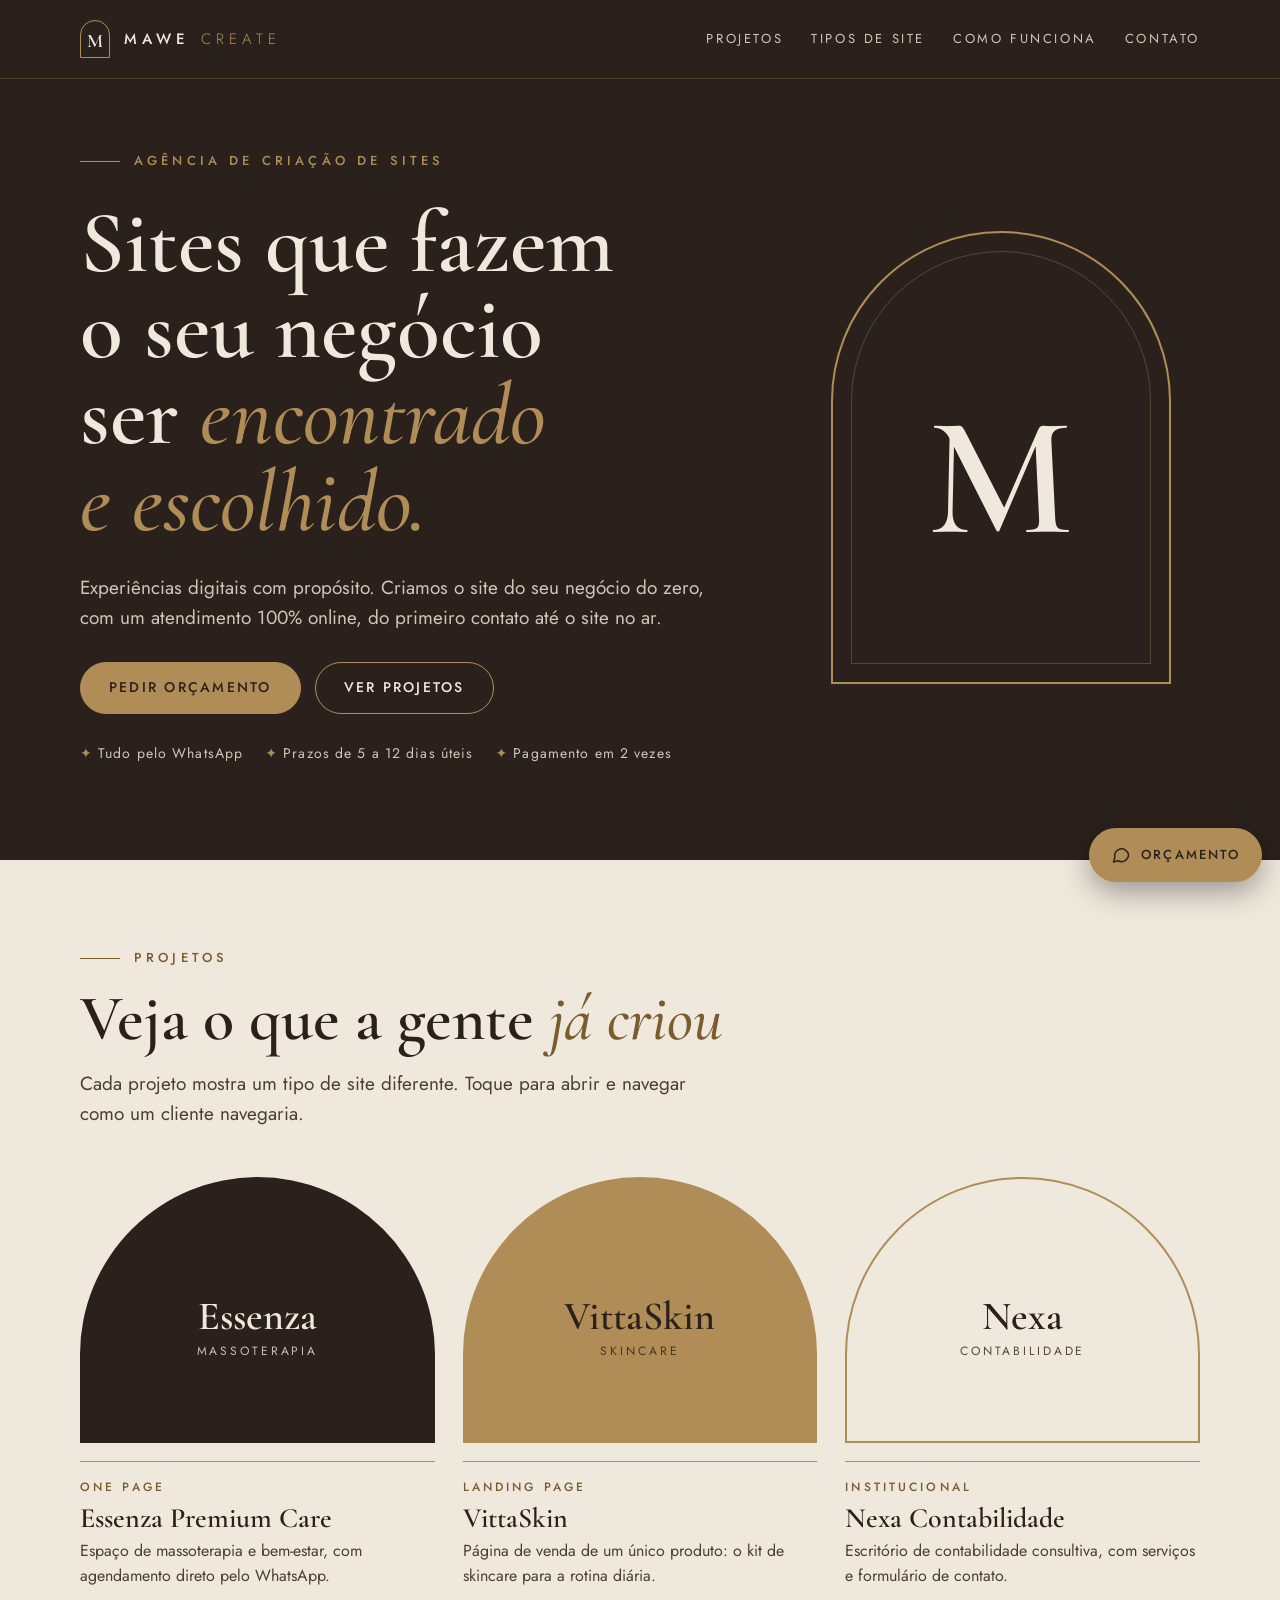
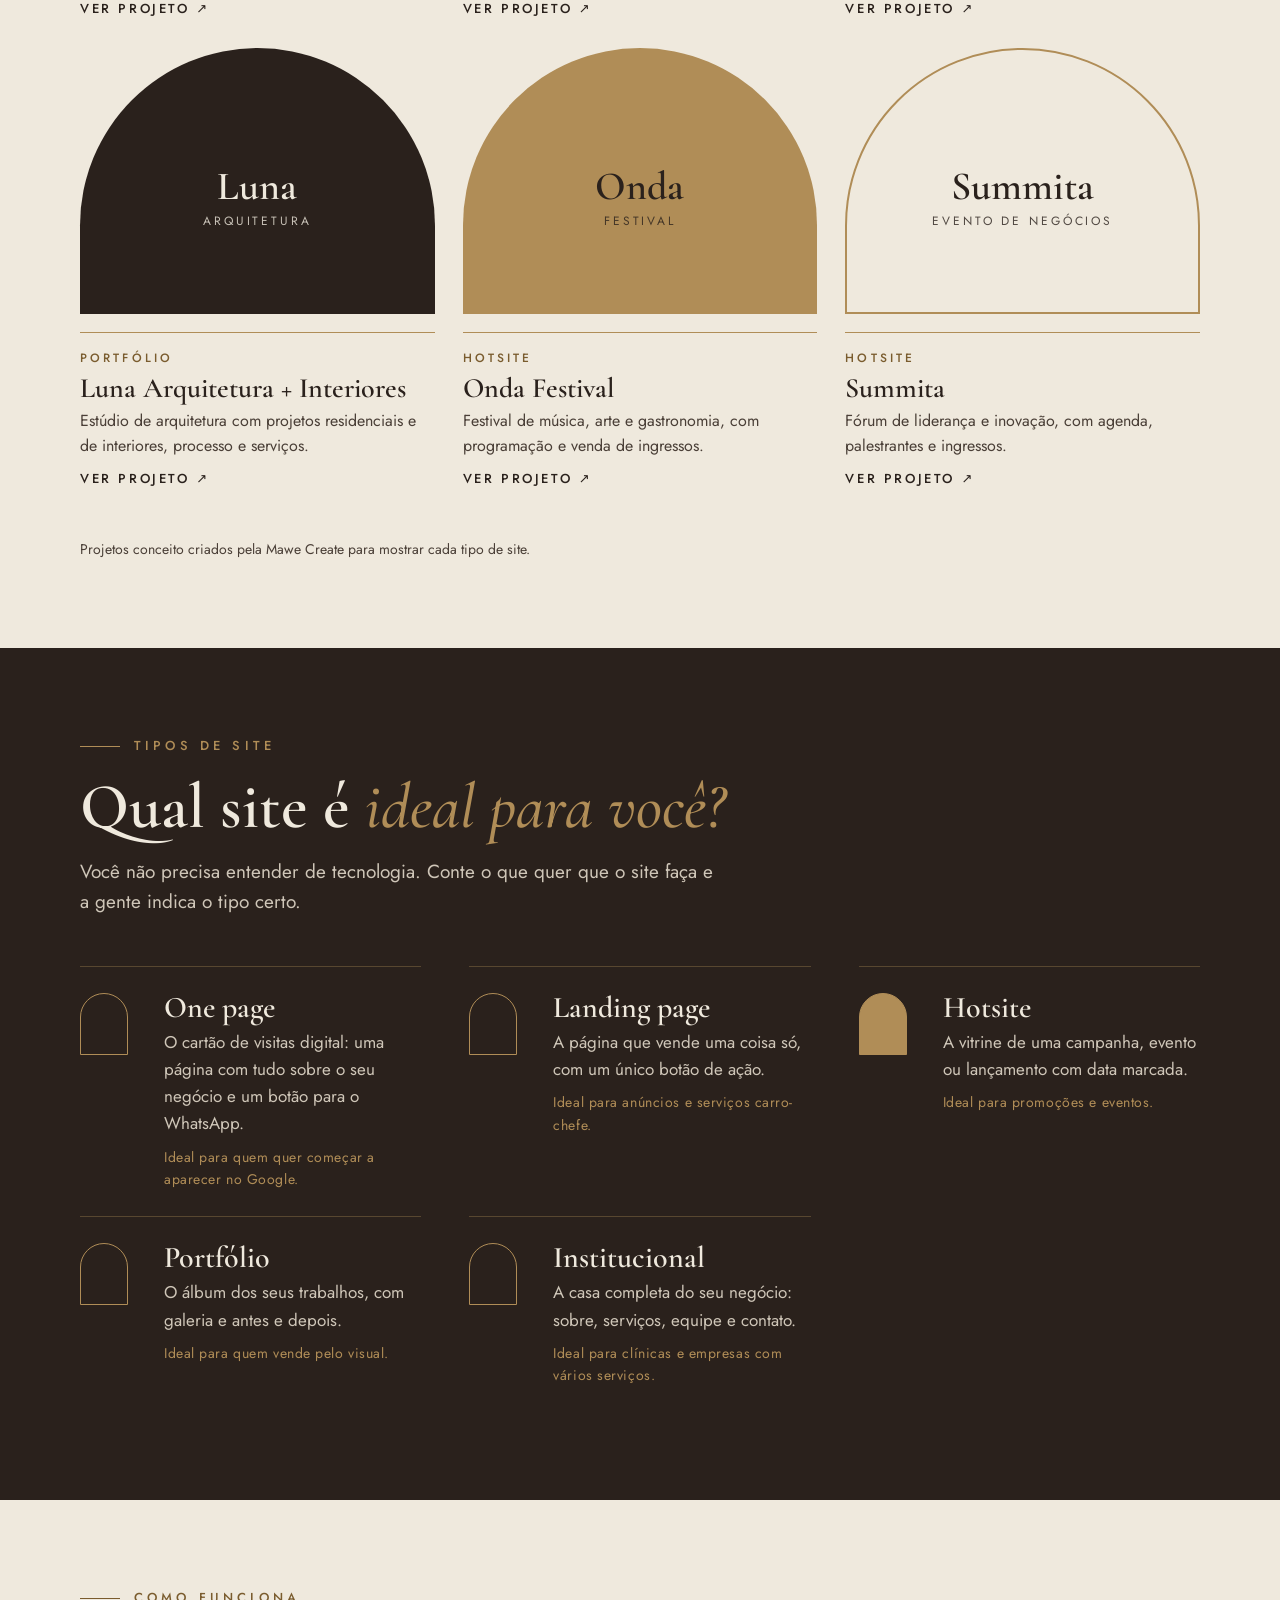
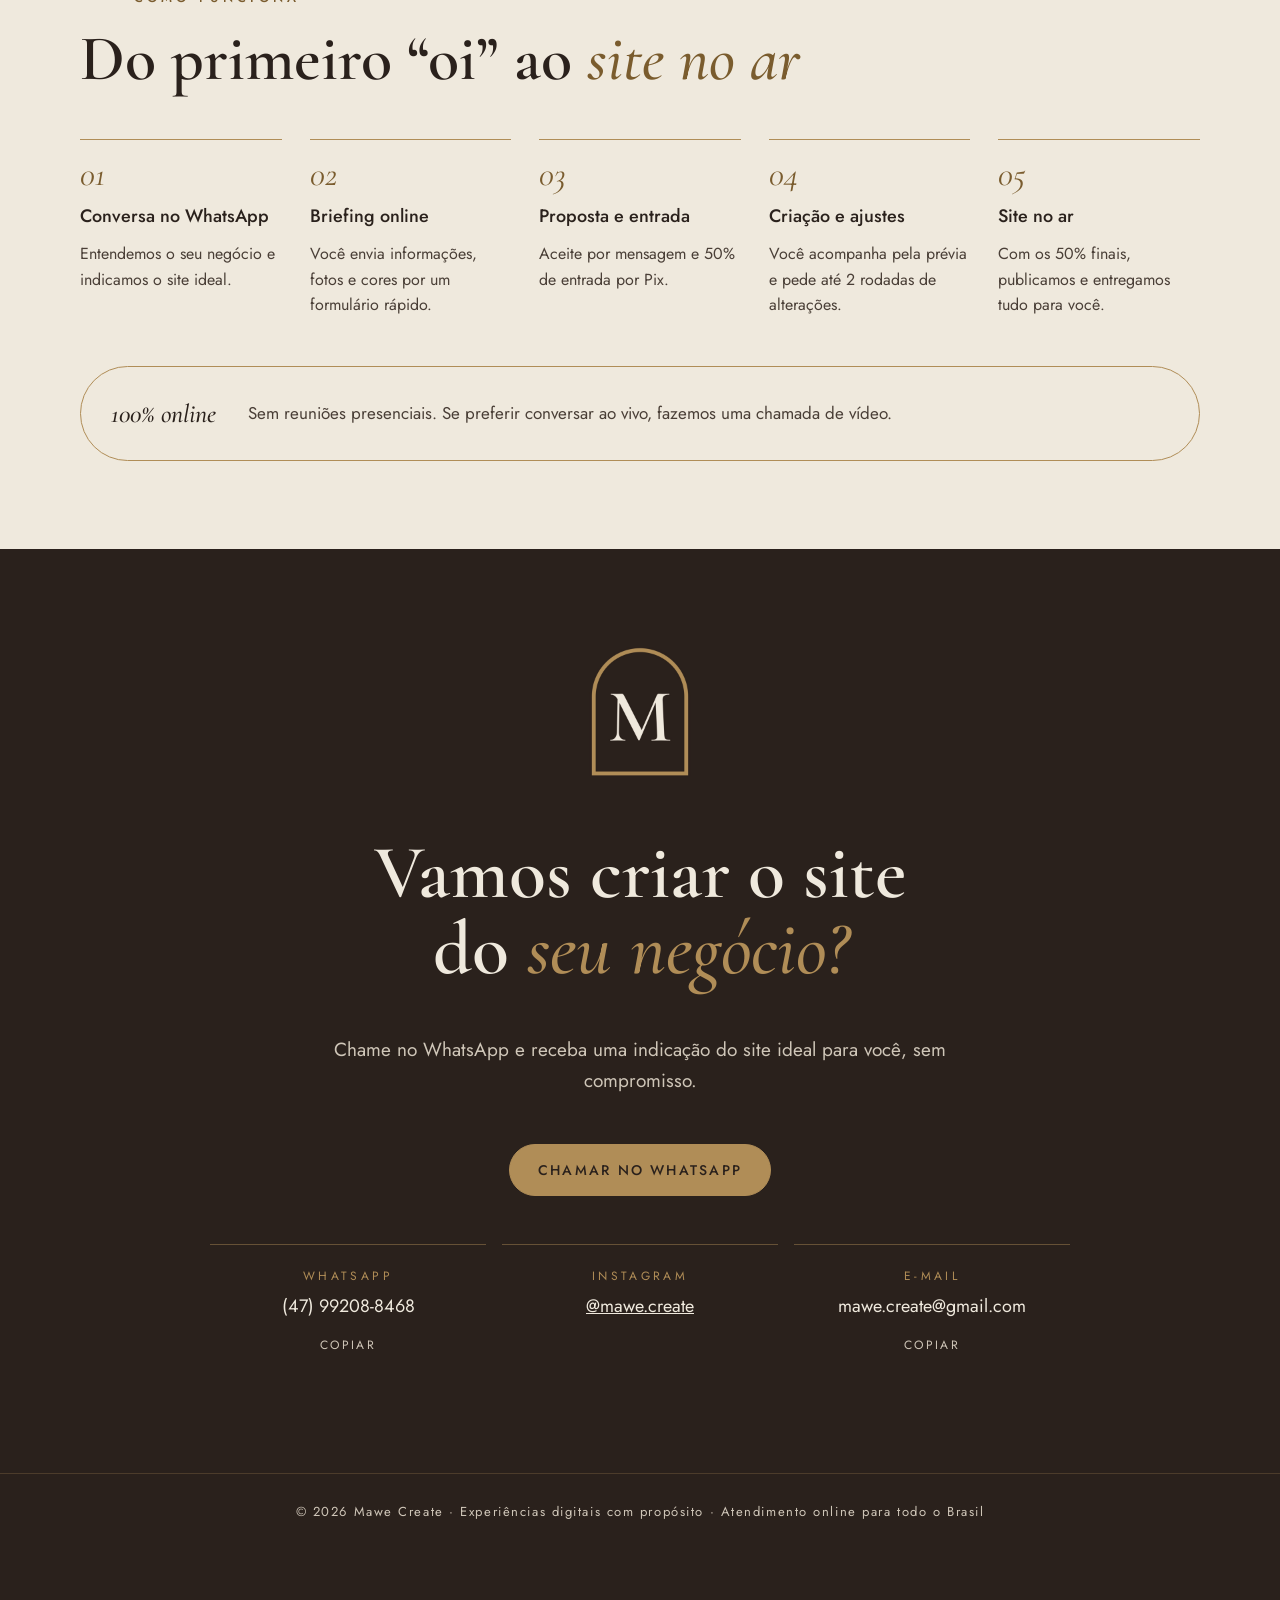
==== index.html @ 8858eddb "Add files via upload" ====
<!doctype html>
<html lang="pt-BR">
<head>
<meta charset="utf-8">
<meta name="viewport" content="width=device-width, initial-scale=1, viewport-fit=cover">
<link rel="icon" type="image/png" href="simbolo-mawe.png">
<meta property="og:title" content="Mawe Create">
<meta property="og:description" content="Criação de sites profissionais com atendimento 100% online.">
<title>Mawe Create</title>
<meta name="description" content="Mawe Create: criação de sites profissionais com atendimento 100% online.">
<link rel="preconnect" href="https://fonts.googleapis.com">
<link rel="stylesheet" href="https://fonts.googleapis.com/css2?family=Cormorant+Garamond:ital,wght@0,500;0,600;1,500;1,600&family=Jost:wght@300;400;500&display=swap">
<style>
/* Layout: bandas alternadas marrom/creme, o arco do símbolo como moldura recorrente, uma coluna no celular */
:root {
  --brown: #2A211C;
  --brown-2: #3A2F28;
  --cream: #EFE9DD;
  --cream-2: #E2D8C7;
  --gold: #B08D57;
  --gold-ink: #7A5C2E;
  --soft-dark: #CFC6B8;
  --soft-light: #4A3F37;
  --serif: 'Cormorant Garamond', 'Times New Roman', Georgia, serif;
  --sans: 'Jost', 'Futura', 'Century Gothic', 'Avenir Next', system-ui, sans-serif;
  color-scheme: dark;
}
* { box-sizing: border-box; }
html { scroll-behavior: smooth; }
@media (prefers-reduced-motion: reduce) { html { scroll-behavior: auto; } }
body { background: var(--brown); color: var(--cream); font-family: var(--sans); font-size: 17px; line-height: 1.6; }
a { color: inherit; }
:focus-visible { outline: 2px solid var(--gold); outline-offset: 3px; }

.band { padding-left: max(16px, env(safe-area-inset-left, 0px)); padding-right: max(16px, env(safe-area-inset-right, 0px)); padding-block: 88px; }
.band.dark { background: var(--brown); color: var(--cream); }
.band.light { background: var(--cream); color: var(--brown); }
.wrap { max-width: 1120px; margin: 0 auto; display: flex; flex-direction: column; gap: 48px; }

.eyebrow { font-size: 13px; font-weight: 500; letter-spacing: 0.32em; text-transform: uppercase; color: var(--gold); display: flex; align-items: center; gap: 14px; }
.eyebrow::before { content: ""; width: 40px; height: 1px; background: currentColor; }
.light .eyebrow { color: var(--gold-ink); }
h1, h2, h3 { font-family: var(--serif); font-weight: 600; margin: 0; text-wrap: balance; line-height: 1; }
h2 { font-size: clamp(40px, 6vw, 64px); }
h2 em, h1 em { font-style: italic; font-weight: 500; color: var(--gold); }
.light h2 em { color: var(--gold-ink); }
.lead { font-size: 19px; max-width: 58ch; margin: 0; }
.dark .lead { color: var(--soft-dark); }
.light .lead { color: var(--soft-light); }
.head { display: flex; flex-direction: column; gap: 18px; }

.btn { display: inline-flex; align-items: center; justify-content: center; gap: 10px; min-height: 52px; padding: 0 28px; border-radius: 999px; font-family: var(--sans); font-size: 14px; font-weight: 500; letter-spacing: 0.16em; text-transform: uppercase; text-decoration: none; transition: transform .2s ease, background .2s ease; border: 1px solid var(--gold); cursor: pointer; }
.btn.solid { background: var(--gold); color: var(--brown); }
.btn.solid:hover { background: #C29E66; }
.btn.ghost { background: transparent; color: var(--cream); }
.btn.ghost:hover { background: rgba(176,141,87,0.14); }
.btn:active { transform: translateY(1px); }

/* Topo */
.topbar { padding-left: max(16px, env(safe-area-inset-left, 0px)); padding-right: max(16px, env(safe-area-inset-right, 0px)); padding-block: 20px; border-bottom: 1px solid rgba(176,141,87,0.25); }
.topbar .inner { max-width: 1120px; margin: 0 auto; display: flex; align-items: center; justify-content: space-between; gap: 16px; }
.brand { display: flex; align-items: center; gap: 14px; text-decoration: none; }
.mini-arch { width: 30px; height: 38px; border: 1.5px solid var(--gold); border-radius: 15px 15px 0 0; display: grid; place-items: center; padding-top: 5px; font-family: var(--serif); font-weight: 600; font-size: 19px; }
.wordmark { font-size: 15px; font-weight: 500; letter-spacing: 0.34em; }
.wordmark span { font-weight: 300; color: var(--gold); }
.nav { display: flex; gap: 28px; font-size: 13px; letter-spacing: 0.2em; text-transform: uppercase; }
.nav a { text-decoration: none; color: var(--soft-dark); }
.nav a:hover { color: var(--gold); }
@media (max-width: 760px) {
  .topbar { padding-block: 16px 14px; }
  .topbar .inner { flex-wrap: wrap; row-gap: 14px; }
  .nav { flex: 1 1 100%; min-width: 0; gap: 8px; overflow-x: auto; scrollbar-width: none; -webkit-overflow-scrolling: touch; font-size: 11px; letter-spacing: 0.14em; }
  .nav::-webkit-scrollbar { display: none; }
  .nav a { flex-shrink: 0; white-space: nowrap; display: inline-flex; align-items: center; min-height: 40px; padding: 0 14px; border: 1px solid rgba(176,141,87,0.5); border-radius: 999px; color: var(--cream); }
  .nav a:hover, .nav a:active { background: rgba(176,141,87,0.14); color: var(--cream); }
}

/* Hero */
.hero { padding-block: 72px 96px; }
.hero .wrap { display: grid; grid-template-columns: minmax(0, 1.25fr) minmax(0, 0.75fr); gap: 56px; align-items: center; }
.hero-text { display: flex; flex-direction: column; gap: 28px; min-width: 0; }
.hero h1 { font-size: clamp(46px, 7.2vw, 88px); line-height: 0.98; }
.hero .actions { display: flex; flex-wrap: wrap; gap: 14px; }
.hero .note { font-size: 14px; letter-spacing: 0.08em; color: var(--soft-dark); display: flex; flex-wrap: wrap; gap: 8px 22px; }
.hero .note span::before { content: "✦ "; color: var(--gold); }
.hero-arch { justify-self: center; width: 100%; max-width: 340px; aspect-ratio: 3 / 4; border: 2px solid var(--gold); border-radius: 999px 999px 0 0; display: grid; place-items: center; position: relative; }
.hero-arch::after { content: ""; position: absolute; inset: 18px; border: 1px solid rgba(176,141,87,0.35); border-radius: 999px 999px 0 0; }
.hero-arch span { font-family: var(--serif); font-weight: 600; font-size: clamp(110px, 14vw, 170px); line-height: 1; padding-top: 12%; }
@media (max-width: 760px) {
  .hero .wrap { grid-template-columns: minmax(0, 1fr); gap: 40px; }
  .hero-arch { max-width: 200px; order: -1; }
  .hero .actions .btn { flex: 1 1 100%; }
}

/* Projetos */
.grid { display: grid; grid-template-columns: repeat(auto-fill, minmax(min(100%, 300px), 1fr)); gap: 28px; }
.card { display: flex; flex-direction: column; gap: 18px; text-decoration: none; color: var(--brown); }
.thumb { aspect-ratio: 4 / 3; max-width: 100%; border-radius: 999px 999px 0 0; display: flex; flex-direction: column; align-items: center; justify-content: center; gap: 6px; padding: 18% 12% 8%; text-align: center; transition: transform .35s ease; }
.thumb.t-dark { background: var(--brown); color: var(--cream); }
.thumb.t-line { background: transparent; border: 2px solid var(--gold); color: var(--brown); }
.thumb.t-gold { background: var(--gold); color: var(--brown); }
.thumb .tname { font-family: var(--serif); font-weight: 600; font-size: 40px; line-height: 1; }
.thumb .tniche { font-size: 12px; letter-spacing: 0.24em; text-transform: uppercase; opacity: 0.8; }
.card:hover .thumb { transform: translateY(-6px); }
.card-meta { display: flex; flex-direction: column; gap: 6px; border-top: 1px solid var(--gold); padding-top: 16px; }
.tag { font-size: 12px; font-weight: 500; letter-spacing: 0.26em; text-transform: uppercase; color: var(--gold-ink); }
.card h3 { font-size: 28px; }
.card p { margin: 0; color: var(--soft-light); font-size: 16px; }
.card .go { font-size: 13px; font-weight: 500; letter-spacing: 0.2em; text-transform: uppercase; color: var(--brown); margin-top: 4px; }
.card:hover .go { color: var(--gold-ink); }
.fineprint { font-size: 14px; color: var(--soft-light); margin: 0; }

/* Tipos */
.types { display: grid; grid-template-columns: repeat(auto-fit, minmax(min(100%, 320px), 1fr)); gap: 0 48px; }
.type { display: grid; grid-template-columns: 64px minmax(0, 1fr); gap: 20px; padding-block: 26px; border-top: 1px solid rgba(176,141,87,0.35); }
.type .arch-ico { width: 48px; height: 62px; border: 1.5px solid var(--gold); border-radius: 24px 24px 0 0; }
.type:nth-child(3) .arch-ico { background: var(--gold); }
.type h3 { font-size: 30px; margin-bottom: 6px; }
.type p { margin: 0; color: var(--soft-dark); }
.type .ideal { font-size: 14px; color: var(--gold); margin-top: 8px; letter-spacing: 0.04em; }

/* Como funciona */
.steps { list-style: none; margin: 0; padding: 0; display: grid; grid-template-columns: repeat(auto-fit, minmax(min(100%, 200px), 1fr)); gap: 28px; counter-reset: step; }
.steps li { counter-increment: step; display: flex; flex-direction: column; gap: 10px; padding-top: 18px; border-top: 1px solid var(--gold); }
.steps li::before { content: counter(step, decimal-leading-zero); font-family: var(--serif); font-style: italic; font-size: 34px; color: var(--gold-ink); line-height: 1; }
.steps strong { font-size: 18px; font-weight: 500; }
.steps span { color: var(--soft-light); font-size: 16px; }
.online { display: flex; flex-wrap: wrap; align-items: center; gap: 12px 32px; padding: 26px 30px; border: 1px solid var(--gold); border-radius: 999px; }
.online b { font-family: var(--serif); font-style: italic; font-weight: 500; font-size: 26px; }
.online span { color: var(--soft-light); }
@media (max-width: 600px) { .online { border-radius: 28px; } }

/* Contato */
.cta .wrap { align-items: center; text-align: center; }
.cta h2 { font-size: clamp(44px, 7vw, 76px); max-width: 16ch; }
.cta .lead { margin: 0 auto; }
.cta-symbol { width: 120px; height: auto; display: block; }
.contacts { display: grid; grid-template-columns: repeat(auto-fit, minmax(min(100%, 240px), 1fr)); gap: 16px; width: 100%; max-width: 860px; }
.contact { display: flex; flex-direction: column; align-items: center; gap: 6px; padding: 22px 16px; border-top: 1px solid rgba(176,141,87,0.45); min-width: 0; }
.contact .label { font-size: 12px; letter-spacing: 0.28em; text-transform: uppercase; color: var(--gold); }
.contact .value { font-size: 18px; user-select: all; overflow-wrap: anywhere; }
.copy { background: none; border: none; color: var(--soft-dark); font-family: var(--sans); font-size: 12px; letter-spacing: 0.2em; text-transform: uppercase; cursor: pointer; padding: 8px 10px; min-height: 36px; }
.copy:hover { color: var(--gold); }
footer { padding-left: max(16px, env(safe-area-inset-left, 0px)); padding-right: max(16px, env(safe-area-inset-right, 0px)); padding-block: 28px 96px; border-top: 1px solid rgba(176,141,87,0.25); text-align: center; font-size: 13px; letter-spacing: 0.12em; color: var(--soft-dark); }

/* WhatsApp flutuante */
.float-wa { position: fixed; right: calc(18px + env(safe-area-inset-right, 0px)); bottom: calc(18px + env(safe-area-inset-bottom, 0px)); z-index: 20; display: inline-flex; align-items: center; gap: 10px; padding: 0 22px; min-height: 54px; border-radius: 999px; background: var(--gold); color: var(--brown); text-decoration: none; font-size: 13px; font-weight: 500; letter-spacing: 0.16em; text-transform: uppercase; box-shadow: 0 10px 30px rgba(0,0,0,0.35); }
.float-wa svg { flex-shrink: 0; }
</style>
<style>body{margin:0}img{max-width:100%}</style>
</head>
<body>
<header class="topbar band-top">
  <div class="inner">
    <a class="brand" href="#inicio" aria-label="Mawe Create, início">
      <span class="mini-arch" aria-hidden="true">M</span>
      <span class="wordmark">MAWE <span>CREATE</span></span>
    </a>
    <nav class="nav" aria-label="Seções">
      <a href="#projetos">Projetos</a>
      <a href="#tipos">Tipos de site</a>
      <a href="#como-funciona">Como funciona</a>
      <a href="#contato">Contato</a>
    </nav>
  </div>
</header>

<main id="inicio">
  <section class="band dark hero">
    <div class="wrap">
      <div class="hero-text">
        <div class="eyebrow">Agência de criação de sites</div>
        <h1>Sites que fazem o seu negócio ser <em>encontrado e escolhido.</em></h1>
        <p class="lead">Experiências digitais com propósito. Criamos o site do seu negócio do zero, com um atendimento 100% online, do primeiro contato até o site no ar.</p>
        <div class="actions">
          <a class="btn solid" href="https://wa.me/5547992088468?text=Ol%C3%A1!%20Vim%20pelo%20site%20da%20Mawe%20Create%20e%20quero%20um%20or%C3%A7amento." target="_blank" rel="noopener">Pedir orçamento</a>
          <a class="btn ghost" href="#projetos">Ver projetos</a>
        </div>
        <div class="note"><span>Tudo pelo WhatsApp</span><span>Prazos de 5 a 12 dias úteis</span><span>Pagamento em 2 vezes</span></div>
      </div>
      <div class="hero-arch" aria-hidden="true"><span>M</span></div>
    </div>
  </section>

  <section class="band light" id="projetos">
    <div class="wrap">
      <div class="head">
        <div class="eyebrow">Projetos</div>
        <h2>Veja o que a gente <em>já criou</em></h2>
        <p class="lead">Cada projeto mostra um tipo de site diferente. Toque para abrir e navegar como um cliente navegaria.</p>
      </div>
      <div class="grid">
        <a class="card" href="https://essenza-premium-care.vercel.app/" target="_blank" rel="noopener">
          <div class="thumb t-dark"><span class="tname">Essenza</span><span class="tniche">Massoterapia</span></div>
          <div class="card-meta">
            <span class="tag">One page</span>
            <h3>Essenza Premium Care</h3>
            <p>Espaço de massoterapia e bem-estar, com agendamento direto pelo WhatsApp.</p>
            <span class="go">Ver projeto ↗</span>
          </div>
        </a>
        <a class="card" href="https://vittaskin.vercel.app/" target="_blank" rel="noopener">
          <div class="thumb t-gold"><span class="tname">VittaSkin</span><span class="tniche">Skincare</span></div>
          <div class="card-meta">
            <span class="tag">Landing page</span>
            <h3>VittaSkin</h3>
            <p>Página de venda de um único produto: o kit de skincare para a rotina diária.</p>
            <span class="go">Ver projeto ↗</span>
          </div>
        </a>
        <a class="card" href="https://nexacontabilidade.vercel.app/" target="_blank" rel="noopener">
          <div class="thumb t-line"><span class="tname">Nexa</span><span class="tniche">Contabilidade</span></div>
          <div class="card-meta">
            <span class="tag">Institucional</span>
            <h3>Nexa Contabilidade</h3>
            <p>Escritório de contabilidade consultiva, com serviços e formulário de contato.</p>
            <span class="go">Ver projeto ↗</span>
          </div>
        </a>
        <a class="card" href="https://arquiteturaluna.vercel.app" target="_blank" rel="noopener">
          <div class="thumb t-dark"><span class="tname">Luna</span><span class="tniche">Arquitetura</span></div>
          <div class="card-meta">
            <span class="tag">Portfólio</span>
            <h3>Luna Arquitetura + Interiores</h3>
            <p>Estúdio de arquitetura com projetos residenciais e de interiores, processo e serviços.</p>
            <span class="go">Ver projeto ↗</span>
          </div>
        </a>
        <a class="card" href="https://ondafestival.vercel.app/" target="_blank" rel="noopener">
          <div class="thumb t-gold"><span class="tname">Onda</span><span class="tniche">Festival</span></div>
          <div class="card-meta">
            <span class="tag">Hotsite</span>
            <h3>Onda Festival</h3>
            <p>Festival de música, arte e gastronomia, com programação e venda de ingressos.</p>
            <span class="go">Ver projeto ↗</span>
          </div>
        </a>
        <a class="card" href="https://summita.vercel.app" target="_blank" rel="noopener">
          <div class="thumb t-line"><span class="tname">Summita</span><span class="tniche">Evento de negócios</span></div>
          <div class="card-meta">
            <span class="tag">Hotsite</span>
            <h3>Summita</h3>
            <p>Fórum de liderança e inovação, com agenda, palestrantes e ingressos.</p>
            <span class="go">Ver projeto ↗</span>
          </div>
        </a>
      </div>
      <p class="fineprint">Projetos conceito criados pela Mawe Create para mostrar cada tipo de site.</p>
    </div>
  </section>

  <section class="band dark" id="tipos">
    <div class="wrap">
      <div class="head">
        <div class="eyebrow">Tipos de site</div>
        <h2>Qual site é <em>ideal para você?</em></h2>
        <p class="lead">Você não precisa entender de tecnologia. Conte o que quer que o site faça e a gente indica o tipo certo.</p>
      </div>
      <div class="types">
        <div class="type"><div class="arch-ico" aria-hidden="true"></div><div><h3>One page</h3><p>O cartão de visitas digital: uma página com tudo sobre o seu negócio e um botão para o WhatsApp.</p><div class="ideal">Ideal para quem quer começar a aparecer no Google.</div></div></div>
        <div class="type"><div class="arch-ico" aria-hidden="true"></div><div><h3>Landing page</h3><p>A página que vende uma coisa só, com um único botão de ação.</p><div class="ideal">Ideal para anúncios e serviços carro-chefe.</div></div></div>
        <div class="type"><div class="arch-ico" aria-hidden="true"></div><div><h3>Hotsite</h3><p>A vitrine de uma campanha, evento ou lançamento com data marcada.</p><div class="ideal">Ideal para promoções e eventos.</div></div></div>
        <div class="type"><div class="arch-ico" aria-hidden="true"></div><div><h3>Portfólio</h3><p>O álbum dos seus trabalhos, com galeria e antes e depois.</p><div class="ideal">Ideal para quem vende pelo visual.</div></div></div>
        <div class="type"><div class="arch-ico" aria-hidden="true"></div><div><h3>Institucional</h3><p>A casa completa do seu negócio: sobre, serviços, equipe e contato.</p><div class="ideal">Ideal para clínicas e empresas com vários serviços.</div></div></div>
      </div>
    </div>
  </section>

  <section class="band light" id="como-funciona">
    <div class="wrap">
      <div class="head">
        <div class="eyebrow">Como funciona</div>
        <h2>Do primeiro “oi” ao <em>site no ar</em></h2>
      </div>
      <ol class="steps">
        <li><strong>Conversa no WhatsApp</strong><span>Entendemos o seu negócio e indicamos o site ideal.</span></li>
        <li><strong>Briefing online</strong><span>Você envia informações, fotos e cores por um formulário rápido.</span></li>
        <li><strong>Proposta e entrada</strong><span>Aceite por mensagem e 50% de entrada por Pix.</span></li>
        <li><strong>Criação e ajustes</strong><span>Você acompanha pela prévia e pede até 2 rodadas de alterações.</span></li>
        <li><strong>Site no ar</strong><span>Com os 50% finais, publicamos e entregamos tudo para você.</span></li>
      </ol>
      <div class="online"><b>100% online</b><span>Sem reuniões presenciais. Se preferir conversar ao vivo, fazemos uma chamada de vídeo.</span></div>
    </div>
  </section>

  <section class="band dark cta" id="contato">
    <div class="wrap">
      <img class="cta-symbol" src="simbolo-mawe.png" alt="Símbolo da Mawe Create">
      <h2>Vamos criar o site do <em>seu negócio?</em></h2>
      <p class="lead">Chame no WhatsApp e receba uma indicação do site ideal para você, sem compromisso.</p>
      <a class="btn solid" href="https://wa.me/5547992088468?text=Ol%C3%A1!%20Vim%20pelo%20site%20da%20Mawe%20Create%20e%20quero%20um%20or%C3%A7amento." target="_blank" rel="noopener">Chamar no WhatsApp</a>
      <div class="contacts">
        <div class="contact"><span class="label">WhatsApp</span><span class="value" id="v-wa">(47) 99208-8468</span><button class="copy" type="button" data-copy="v-wa">Copiar</button></div>
        <div class="contact"><span class="label">Instagram</span><a class="value" href="https://www.instagram.com/mawe.create/" target="_blank" rel="noopener">@mawe.create</a></div>
        <div class="contact"><span class="label">E-mail</span><span class="value" id="v-mail">mawe.create@gmail.com</span><button class="copy" type="button" data-copy="v-mail">Copiar</button></div>
      </div>
    </div>
  </section>
</main>

<footer>© 2026 Mawe Create · Experiências digitais com propósito · Atendimento online para todo o Brasil</footer>

<a class="float-wa" href="https://wa.me/5547992088468?text=Ol%C3%A1!%20Vim%20pelo%20site%20da%20Mawe%20Create%20e%20quero%20um%20or%C3%A7amento." target="_blank" rel="noopener" aria-label="Chamar a Mawe Create no WhatsApp">
  <svg width="20" height="20" viewBox="0 0 24 24" fill="none" stroke="currentColor" stroke-width="1.8" stroke-linecap="round" stroke-linejoin="round" aria-hidden="true"><path d="M21 11.5a8.4 8.4 0 0 1-12.4 7.4L3 20.5l1.6-5.4A8.4 8.4 0 1 1 21 11.5z"></path></svg>
  <span>Orçamento</span>
</a>

<script>
document.querySelectorAll('.copy').forEach(function (btn) {
  btn.addEventListener('click', function () {
    var el = document.getElementById(btn.getAttribute('data-copy'));
    var text = el.textContent.trim();
    var done = function () { btn.textContent = 'Copiado'; setTimeout(function () { btn.textContent = 'Copiar'; }, 1800); };
    var fallback = function () {
      var r = document.createRange(); r.selectNodeContents(el);
      var s = window.getSelection(); s.removeAllRanges(); s.addRange(r);
      btn.textContent = 'Selecionado';
      setTimeout(function () { btn.textContent = 'Copiar'; }, 1800);
    };
    try {
      if (navigator.clipboard && navigator.clipboard.writeText) {
        navigator.clipboard.writeText(text).then(done, fallback);
      } else { fallback(); }
    } catch (e) { fallback(); }
  });
});
</script>
</body>
</html>
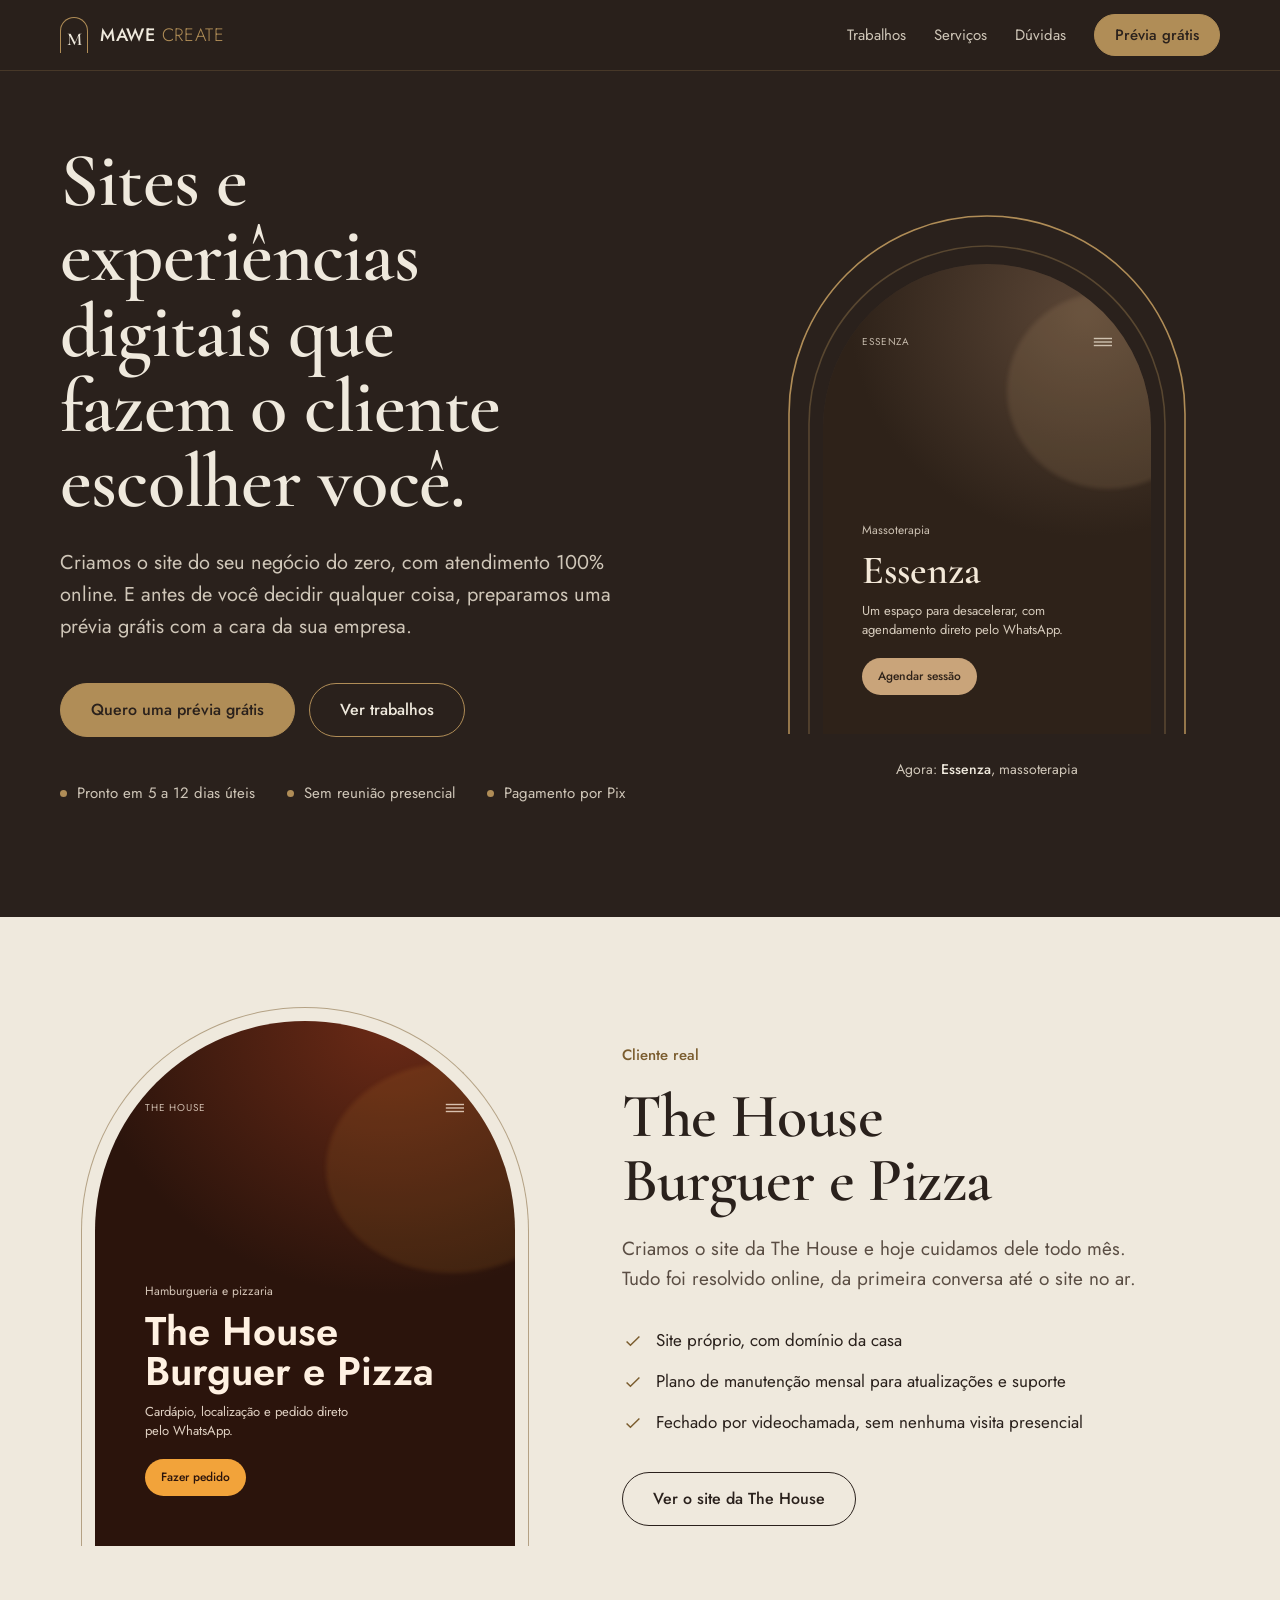
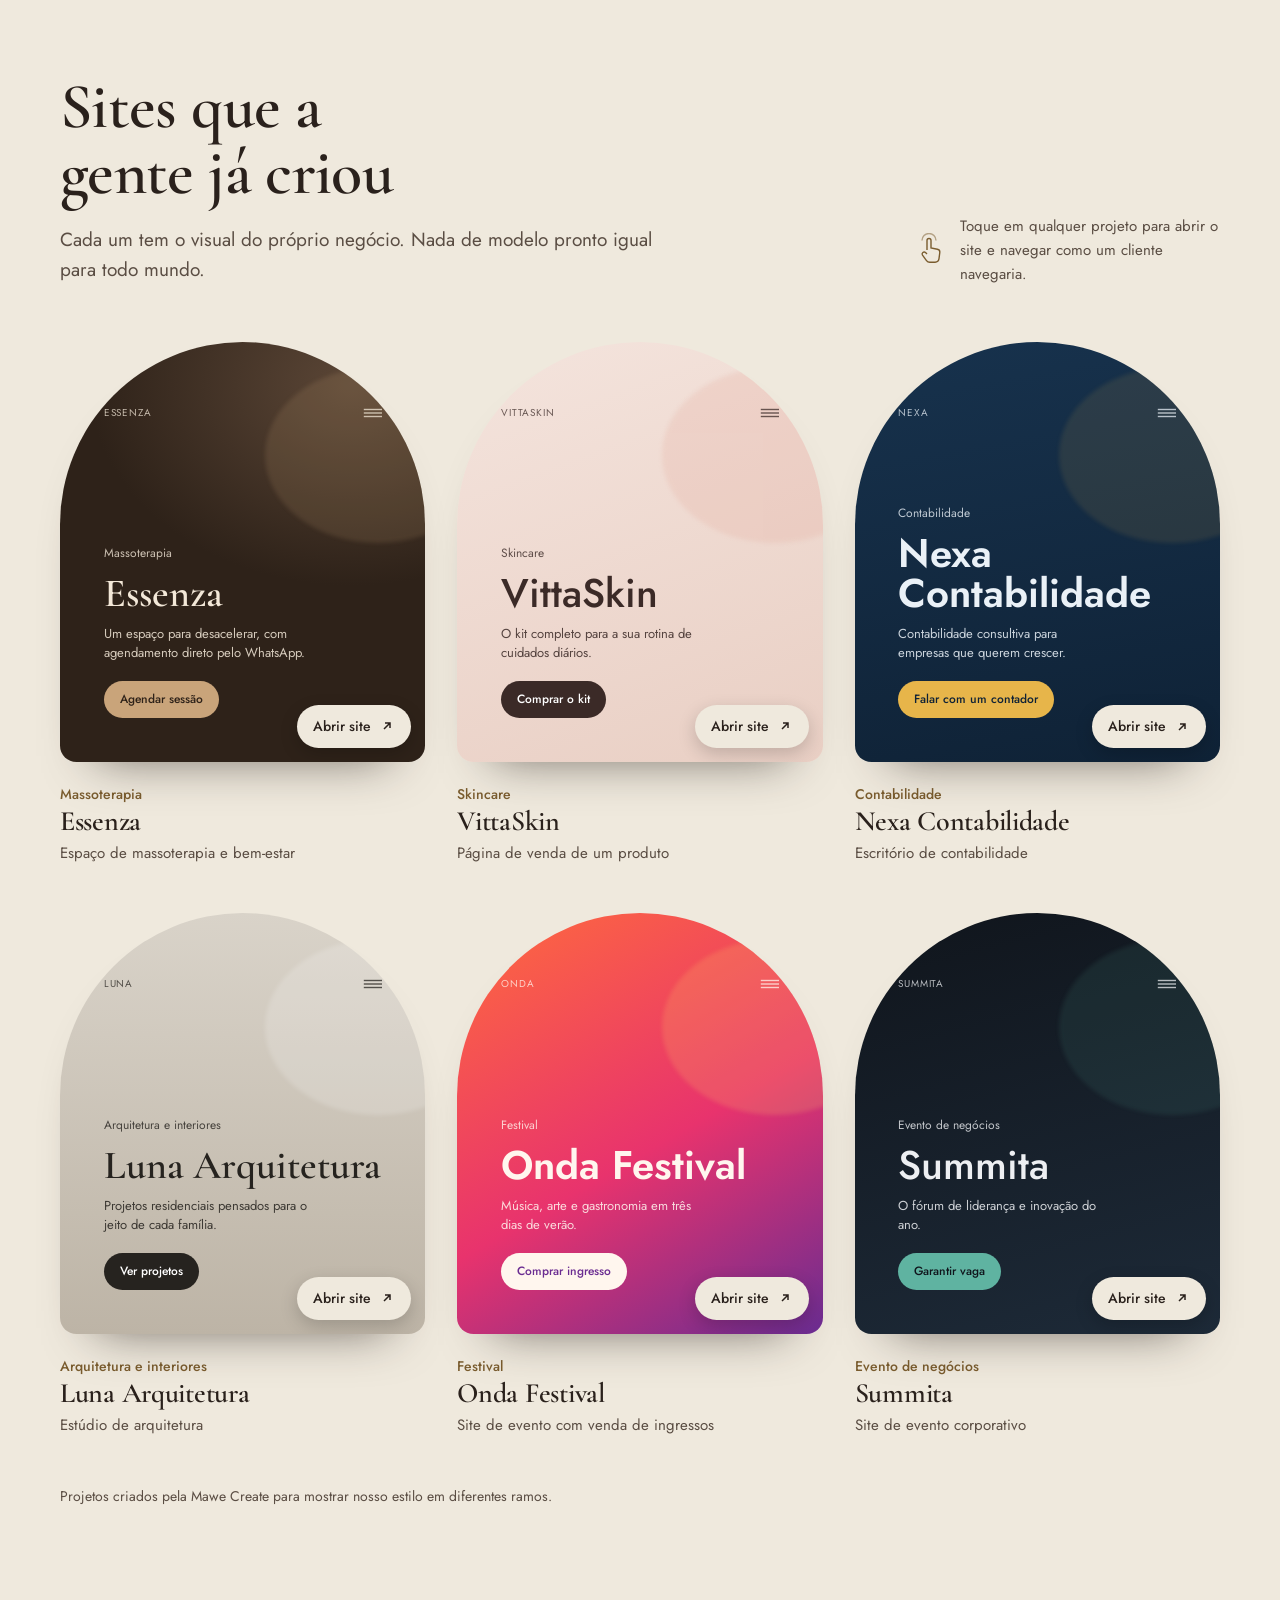
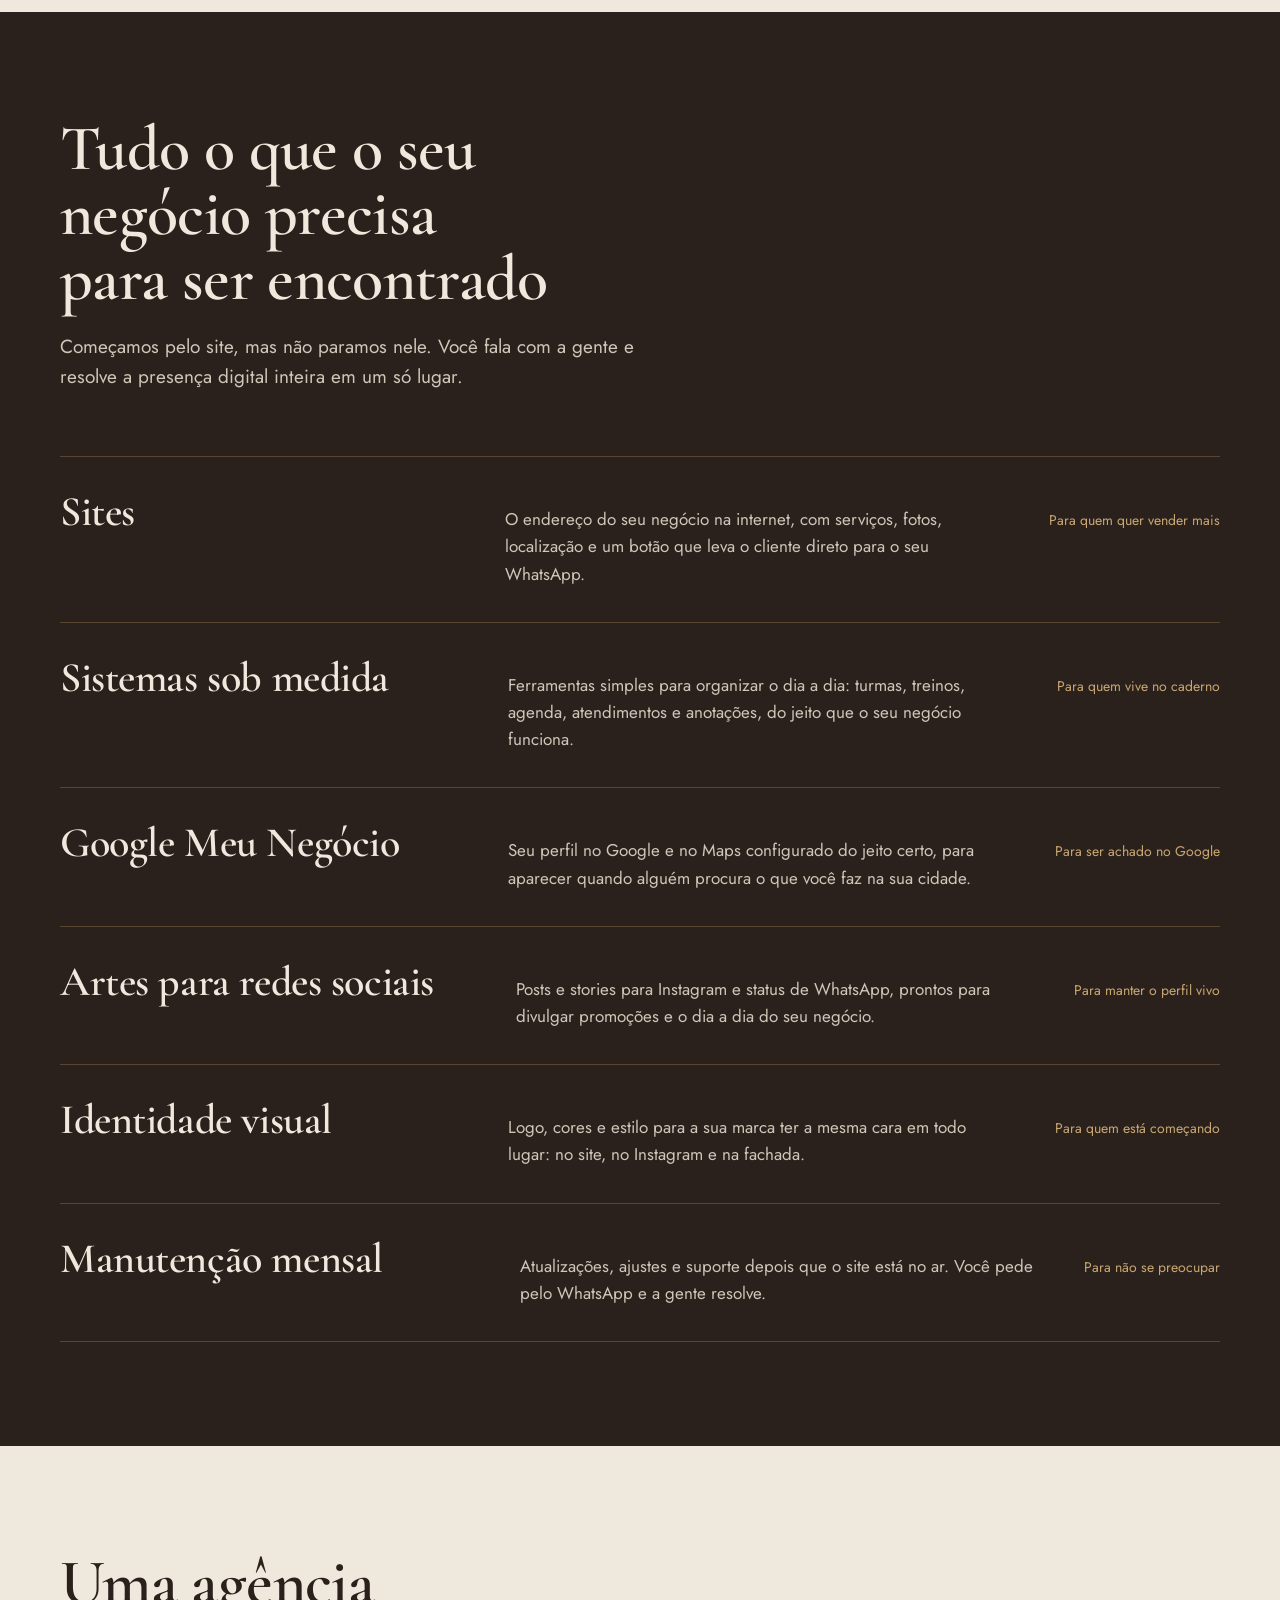
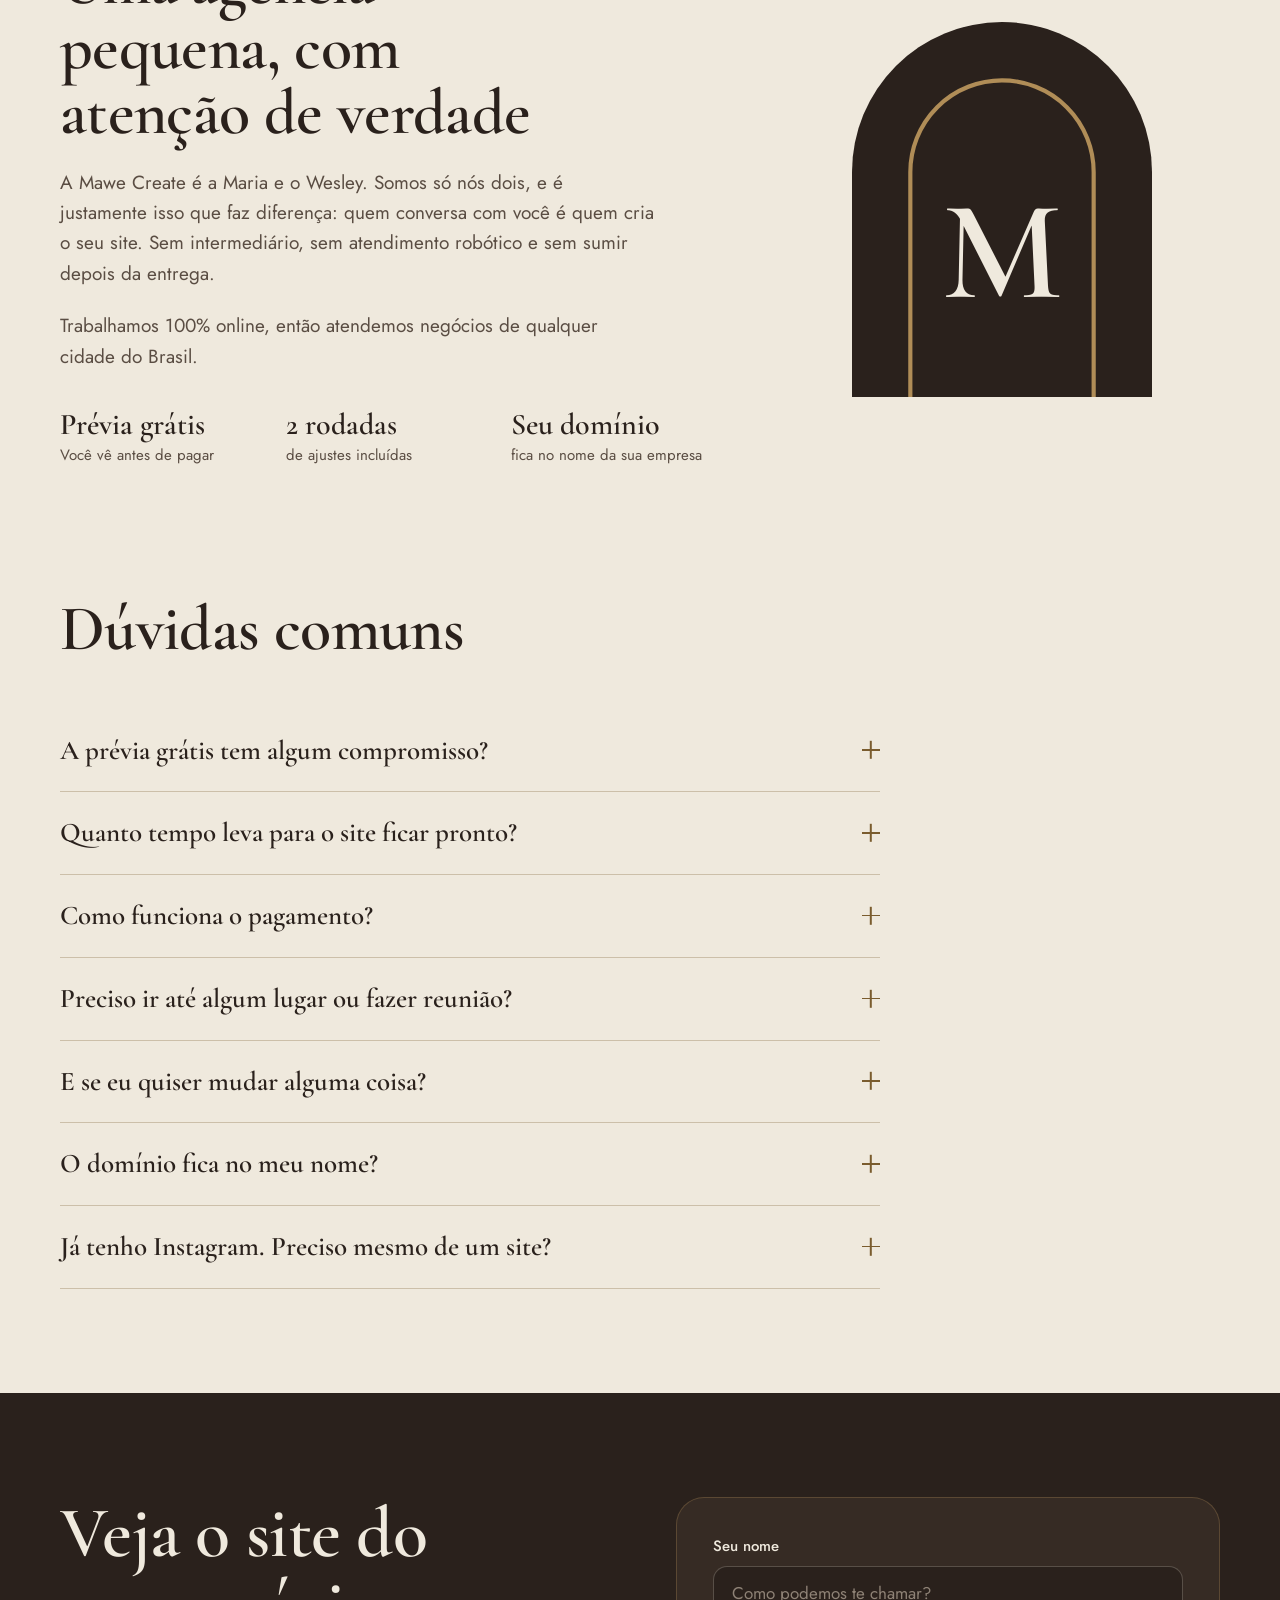
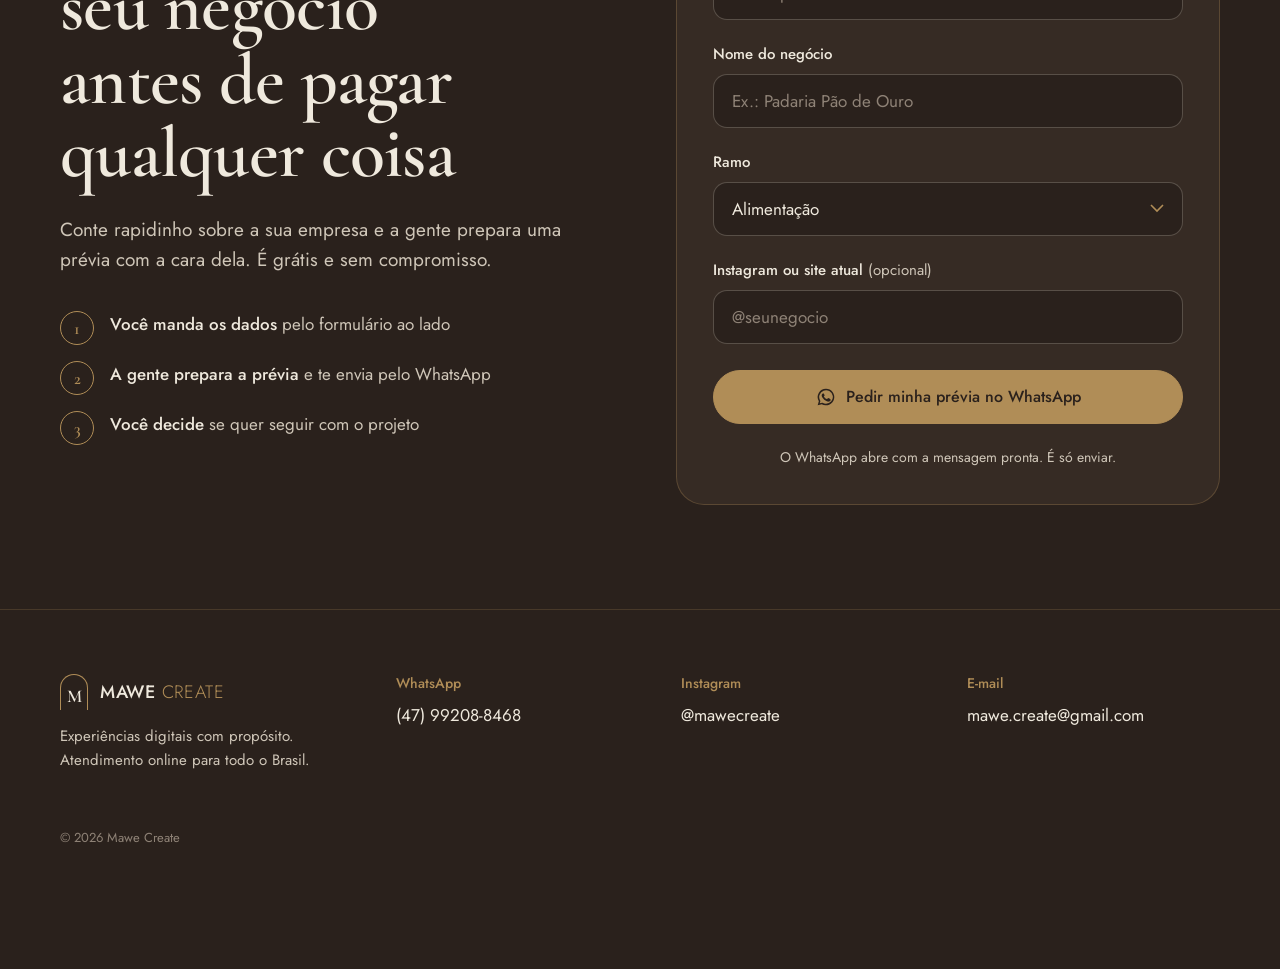
==== commit d6d7c89f: "Add files via upload" ====
--- a/index.html
+++ b/index.html
@@ -3,327 +3,592 @@
 <head>
 <meta charset="utf-8">
 <meta name="viewport" content="width=device-width, initial-scale=1, viewport-fit=cover">
+<title>Mawe Create | Sites e experiências digitais</title>
+<meta name="description" content="Sites, sistemas e presença digital para pequenos negócios. Peça uma prévia grátis do site da sua empresa, com atendimento 100% online.">
+<meta property="og:title" content="Mawe Create | Sites e experiências digitais">
+<meta property="og:description" content="Peça uma prévia grátis do site da sua empresa. Atendimento 100% online para todo o Brasil.">
+<meta property="og:image" content="https://www.mawecreate.com.br/simbolo-mawe.png">
 <link rel="icon" type="image/png" href="simbolo-mawe.png">
-<meta property="og:title" content="Mawe Create">
-<meta property="og:description" content="Criação de sites profissionais com atendimento 100% online.">
-<title>Mawe Create</title>
-<meta name="description" content="Mawe Create: criação de sites profissionais com atendimento 100% online.">
 <link rel="preconnect" href="https://fonts.googleapis.com">
-<link rel="stylesheet" href="https://fonts.googleapis.com/css2?family=Cormorant+Garamond:ital,wght@0,500;0,600;1,500;1,600&family=Jost:wght@300;400;500&display=swap">
+<link rel="preconnect" href="https://fonts.gstatic.com" crossorigin>
+<link rel="stylesheet" href="https://fonts.googleapis.com/css2?family=Cormorant+Garamond:ital,wght@0,500;0,600;0,700;1,500&family=Jost:wght@300;400;500;600&display=swap">
 <style>
-/* Layout: bandas alternadas marrom/creme, o arco do símbolo como moldura recorrente, uma coluna no celular */
 :root {
   --brown: #2A211C;
-  --brown-2: #3A2F28;
+  --brown-2: #362B24;
+  --brown-3: #45382F;
   --cream: #EFE9DD;
-  --cream-2: #E2D8C7;
+  --cream-2: #E4DBCB;
   --gold: #B08D57;
+  --gold-soft: #C9A672;
   --gold-ink: #7A5C2E;
-  --soft-dark: #CFC6B8;
-  --soft-light: #4A3F37;
-  --serif: 'Cormorant Garamond', 'Times New Roman', Georgia, serif;
-  --sans: 'Jost', 'Futura', 'Century Gothic', 'Avenir Next', system-ui, sans-serif;
-  color-scheme: dark;
+  --muted-on-dark: #CFC6B8;
+  --muted-on-light: #5A4D43;
+  --serif: 'Cormorant Garamond', Georgia, 'Times New Roman', serif;
+  --sans: 'Jost', 'Avenir Next', 'Century Gothic', system-ui, sans-serif;
+  --gutter: max(16px, env(safe-area-inset-left, 0px));
 }
 * { box-sizing: border-box; }
-html { scroll-behavior: smooth; }
-@media (prefers-reduced-motion: reduce) { html { scroll-behavior: auto; } }
-body { background: var(--brown); color: var(--cream); font-family: var(--sans); font-size: 17px; line-height: 1.6; }
+html { scroll-behavior: smooth; -webkit-text-size-adjust: 100%; }
+body { margin: 0; background: var(--brown); color: var(--cream); font-family: var(--sans); font-size: 17px; line-height: 1.6; font-weight: 400; }
+img { max-width: 100%; display: block; }
 a { color: inherit; }
-:focus-visible { outline: 2px solid var(--gold); outline-offset: 3px; }
-
-.band { padding-left: max(16px, env(safe-area-inset-left, 0px)); padding-right: max(16px, env(safe-area-inset-right, 0px)); padding-block: 88px; }
+:focus-visible { outline: 2px solid var(--gold); outline-offset: 3px; border-radius: 4px; }
+h1, h2, h3 { font-family: var(--serif); font-weight: 600; margin: 0; line-height: 1.02; text-wrap: balance; letter-spacing: -0.01em; }
+p { margin: 0; }
+
+.band { padding: 104px var(--gutter); }
+.band.light { background: var(--cream); color: var(--brown); }
 .band.dark { background: var(--brown); color: var(--cream); }
-.band.light { background: var(--cream); color: var(--brown); }
-.wrap { max-width: 1120px; margin: 0 auto; display: flex; flex-direction: column; gap: 48px; }
-
-.eyebrow { font-size: 13px; font-weight: 500; letter-spacing: 0.32em; text-transform: uppercase; color: var(--gold); display: flex; align-items: center; gap: 14px; }
-.eyebrow::before { content: ""; width: 40px; height: 1px; background: currentColor; }
-.light .eyebrow { color: var(--gold-ink); }
-h1, h2, h3 { font-family: var(--serif); font-weight: 600; margin: 0; text-wrap: balance; line-height: 1; }
-h2 { font-size: clamp(40px, 6vw, 64px); }
-h2 em, h1 em { font-style: italic; font-weight: 500; color: var(--gold); }
-.light h2 em { color: var(--gold-ink); }
-.lead { font-size: 19px; max-width: 58ch; margin: 0; }
-.dark .lead { color: var(--soft-dark); }
-.light .lead { color: var(--soft-light); }
-.head { display: flex; flex-direction: column; gap: 18px; }
-
-.btn { display: inline-flex; align-items: center; justify-content: center; gap: 10px; min-height: 52px; padding: 0 28px; border-radius: 999px; font-family: var(--sans); font-size: 14px; font-weight: 500; letter-spacing: 0.16em; text-transform: uppercase; text-decoration: none; transition: transform .2s ease, background .2s ease; border: 1px solid var(--gold); cursor: pointer; }
-.btn.solid { background: var(--gold); color: var(--brown); }
-.btn.solid:hover { background: #C29E66; }
-.btn.ghost { background: transparent; color: var(--cream); }
-.btn.ghost:hover { background: rgba(176,141,87,0.14); }
+.wrap { max-width: 1160px; margin: 0 auto; }
+.section-title { font-size: clamp(38px, 5.6vw, 64px); max-width: 16ch; }
+.section-intro { font-size: 19px; max-width: 54ch; margin-top: 20px; }
+.light .section-intro { color: var(--muted-on-light); }
+.dark .section-intro { color: var(--muted-on-dark); }
+
+.btn { display: inline-flex; align-items: center; justify-content: center; gap: 10px; min-height: 54px; padding: 0 30px; border-radius: 999px; font: 500 16px/1 var(--sans); text-decoration: none; border: 1px solid var(--gold); cursor: pointer; transition: background .2s ease, color .2s ease, transform .15s ease; }
 .btn:active { transform: translateY(1px); }
+.btn-gold { background: var(--gold); color: var(--brown); }
+.btn-gold:hover { background: var(--gold-soft); }
+.btn-line { background: transparent; color: inherit; }
+.dark .btn-line:hover, .hero .btn-line:hover { background: rgba(176,141,87,.16); }
+.light .btn-line { border-color: var(--brown); }
+.light .btn-line:hover { background: var(--brown); color: var(--cream); }
+.btn svg { width: 20px; height: 20px; flex: none; }
 
 /* Topo */
-.topbar { padding-left: max(16px, env(safe-area-inset-left, 0px)); padding-right: max(16px, env(safe-area-inset-right, 0px)); padding-block: 20px; border-bottom: 1px solid rgba(176,141,87,0.25); }
-.topbar .inner { max-width: 1120px; margin: 0 auto; display: flex; align-items: center; justify-content: space-between; gap: 16px; }
-.brand { display: flex; align-items: center; gap: 14px; text-decoration: none; }
-.mini-arch { width: 30px; height: 38px; border: 1.5px solid var(--gold); border-radius: 15px 15px 0 0; display: grid; place-items: center; padding-top: 5px; font-family: var(--serif); font-weight: 600; font-size: 19px; }
-.wordmark { font-size: 15px; font-weight: 500; letter-spacing: 0.34em; }
-.wordmark span { font-weight: 300; color: var(--gold); }
-.nav { display: flex; gap: 28px; font-size: 13px; letter-spacing: 0.2em; text-transform: uppercase; }
-.nav a { text-decoration: none; color: var(--soft-dark); }
-.nav a:hover { color: var(--gold); }
-@media (max-width: 760px) {
-  .topbar { padding-block: 16px 14px; }
-  .topbar .inner { flex-wrap: wrap; row-gap: 14px; }
-  .nav { flex: 1 1 100%; min-width: 0; gap: 8px; overflow-x: auto; scrollbar-width: none; -webkit-overflow-scrolling: touch; font-size: 11px; letter-spacing: 0.14em; }
-  .nav::-webkit-scrollbar { display: none; }
-  .nav a { flex-shrink: 0; white-space: nowrap; display: inline-flex; align-items: center; min-height: 40px; padding: 0 14px; border: 1px solid rgba(176,141,87,0.5); border-radius: 999px; color: var(--cream); }
-  .nav a:hover, .nav a:active { background: rgba(176,141,87,0.14); color: var(--cream); }
+.topbar { position: sticky; top: 0; z-index: 20; background: rgba(42,33,28,.92); backdrop-filter: blur(10px); -webkit-backdrop-filter: blur(10px); border-bottom: 1px solid rgba(176,141,87,.22); padding: 14px var(--gutter); }
+.topbar .wrap { display: flex; align-items: center; justify-content: space-between; gap: 20px; }
+.brand { display: flex; align-items: center; gap: 12px; text-decoration: none; }
+.brand-arch { width: 28px; height: 36px; border: 1.5px solid var(--gold); border-bottom: 0; border-radius: 14px 14px 0 0; display: grid; place-items: center; padding-top: 6px; font: 600 18px/1 var(--serif); }
+.brand-name { font: 500 18px/1 var(--sans); letter-spacing: .04em; }
+.brand-name span { color: var(--gold); font-weight: 300; }
+.nav { display: flex; align-items: center; gap: 28px; font-size: 15px; }
+.nav a { text-decoration: none; color: var(--muted-on-dark); }
+.nav a:hover { color: var(--cream); }
+.nav .btn { min-height: 42px; padding: 0 20px; font-size: 15px; color: var(--brown); }
+@media (max-width: 820px) { .nav a:not(.btn) { display: none; } }
+
+/* Hero */
+.hero { padding: 72px var(--gutter) 112px; position: relative; overflow: hidden; }
+.hero .wrap { display: grid; grid-template-columns: minmax(0, 1.15fr) minmax(0, .85fr); gap: 64px; align-items: center; }
+.hero h1 { font-size: clamp(44px, 6vw, 80px); line-height: .98; max-width: 15ch; }
+.hero-sub { font-size: 20px; color: var(--muted-on-dark); max-width: 46ch; margin-top: 28px; }
+.hero-actions { display: flex; flex-wrap: wrap; gap: 14px; margin-top: 40px; }
+.hero-facts { list-style: none; padding: 0; margin: 44px 0 0; display: flex; flex-wrap: wrap; gap: 12px 32px; font-size: 15px; color: var(--muted-on-dark); }
+.hero-facts li { display: flex; align-items: center; gap: 10px; }
+.hero-facts li::before { content: ""; width: 7px; height: 7px; border-radius: 50%; background: var(--gold); }
+
+/* Janela em arco que mostra os sites */
+.stage { position: relative; justify-self: center; width: min(100%, 400px); aspect-ratio: 4 / 5.2; }
+.stage svg.arch-line { position: absolute; inset: 0; width: 100%; height: 100%; overflow: visible; }
+.arch-line path { fill: none; stroke: var(--gold); stroke-width: 1.6; }
+.arch-line .outer { stroke-dasharray: 1600; stroke-dashoffset: 1600; animation: draw 1.6s cubic-bezier(.6,.1,.2,1) .15s forwards; }
+.arch-line .inner { stroke-opacity: .35; stroke-dasharray: 1500; stroke-dashoffset: 1500; animation: draw 1.6s cubic-bezier(.6,.1,.2,1) .45s forwards; }
+@keyframes draw { to { stroke-dashoffset: 0; } }
+.window { position: absolute; inset: 9.5% 9% 0; border-radius: 999px 999px 0 0; overflow: hidden; background: var(--brown-2); opacity: 0; animation: rise .9s ease 1.3s forwards; }
+@keyframes rise { from { opacity: 0; transform: translateY(18px); } to { opacity: 1; transform: none; } }
+.slide { position: absolute; inset: 0; opacity: 0; transition: opacity .9s ease; }
+.slide.on { opacity: 1; }
+.stage-caption { position: absolute; left: 0; right: 0; bottom: -46px; text-align: center; font-size: 14px; color: var(--muted-on-dark); opacity: 0; animation: rise .8s ease 1.8s forwards; }
+.stage-caption b { color: var(--cream); font-weight: 500; }
+
+@media (max-width: 900px) {
+  .hero { padding-top: 48px; padding-bottom: 120px; }
+  .hero .wrap { grid-template-columns: 1fr; gap: 72px; }
+  .stage { width: min(82%, 340px); }
 }
 
-/* Hero */
-.hero { padding-block: 72px 96px; }
-.hero .wrap { display: grid; grid-template-columns: minmax(0, 1.25fr) minmax(0, 0.75fr); gap: 56px; align-items: center; }
-.hero-text { display: flex; flex-direction: column; gap: 28px; min-width: 0; }
-.hero h1 { font-size: clamp(46px, 7.2vw, 88px); line-height: 0.98; }
-.hero .actions { display: flex; flex-wrap: wrap; gap: 14px; }
-.hero .note { font-size: 14px; letter-spacing: 0.08em; color: var(--soft-dark); display: flex; flex-wrap: wrap; gap: 8px 22px; }
-.hero .note span::before { content: "✦ "; color: var(--gold); }
-.hero-arch { justify-self: center; width: 100%; max-width: 340px; aspect-ratio: 3 / 4; border: 2px solid var(--gold); border-radius: 999px 999px 0 0; display: grid; place-items: center; position: relative; }
-.hero-arch::after { content: ""; position: absolute; inset: 18px; border: 1px solid rgba(176,141,87,0.35); border-radius: 999px 999px 0 0; }
-.hero-arch span { font-family: var(--serif); font-weight: 600; font-size: clamp(110px, 14vw, 170px); line-height: 1; padding-top: 12%; }
-@media (max-width: 760px) {
-  .hero .wrap { grid-template-columns: minmax(0, 1fr); gap: 40px; }
-  .hero-arch { max-width: 200px; order: -1; }
-  .hero .actions .btn { flex: 1 1 100%; }
+/* Mini site (usado no arco e nos cards) */
+.mini { position: absolute; inset: 0; display: flex; flex-direction: column; justify-content: flex-end; padding: 22% 12% 12%; text-align: left; }
+.mini .m-nav { position: absolute; top: 15%; left: 12%; right: 12%; display: flex; justify-content: space-between; align-items: center; font-size: 10px; letter-spacing: .08em; opacity: .75; }
+.mini .m-nav i { display: block; width: 26px; height: 2px; background: currentColor; box-shadow: 0 -5px 0 currentColor, 0 5px 0 currentColor; transform: scale(.7); transform-origin: right; }
+.mini .m-kind { font-size: 12px; opacity: .8; margin-bottom: 10px; }
+.mini .m-title { font-family: var(--m-font, var(--serif)); font-size: clamp(28px, 3.4vw, 40px); line-height: 1; font-weight: var(--m-weight, 600); }
+.mini .m-line { font-size: 13px; line-height: 1.45; opacity: .85; margin-top: 12px; max-width: 26ch; }
+.mini .m-cta { margin-top: 18px; align-self: flex-start; font-size: 12px; font-weight: 500; padding: 9px 16px; border-radius: 999px; background: var(--m-accent); color: var(--m-accent-ink, #fff); }
+.mini .m-shape { position: absolute; border-radius: 50%; filter: blur(2px); opacity: .55; }
+
+.p-essenza { background: radial-gradient(120% 80% at 80% 10%, #5B4636 0%, #2E2219 60%); color: #F3E8D8; --m-accent: #C9A47A; --m-accent-ink: #2E2219; }
+.p-vitta { background: linear-gradient(160deg, #F4E4DD 0%, #E9CFC4 100%); color: #3B2A27; --m-accent: #3B2A27; --m-font: var(--sans); --m-weight: 500; }
+.p-nexa { background: linear-gradient(170deg, #17324D 0%, #0F2236 100%); color: #EAF1F7; --m-accent: #E7B54A; --m-accent-ink: #0F2236; --m-font: var(--sans); --m-weight: 600; }
+.p-luna { background: linear-gradient(180deg, #D9D3C9 0%, #BDB4A6 100%); color: #26231F; --m-accent: #26231F; }
+.p-onda { background: linear-gradient(150deg, #FF6B3D 0%, #E8336D 55%, #6A2C91 100%); color: #FFF6EE; --m-accent: #FFF6EE; --m-accent-ink: #6A2C91; --m-font: var(--sans); --m-weight: 600; }
+.p-summita { background: linear-gradient(165deg, #10151C 0%, #1D2A38 100%); color: #EDEFF2; --m-accent: #5FB3A1; --m-accent-ink: #10151C; --m-font: var(--sans); --m-weight: 500; }
+.p-house { background: radial-gradient(110% 80% at 70% 0%, #6B2A16 0%, #2B140C 65%); color: #FFF1E2; --m-accent: #F2A33A; --m-accent-ink: #2B140C; --m-font: var(--sans); --m-weight: 600; }
+
+/* Cliente real */
+.case { display: grid; grid-template-columns: minmax(0, .9fr) minmax(0, 1.1fr); gap: 72px; align-items: center; }
+.case-visual { display: block; position: relative; aspect-ratio: 4 / 5; max-width: 420px; width: 100%; justify-self: center; }
+.case-visual .frame { position: absolute; inset: 0; border-radius: 999px 999px 0 0; overflow: hidden; }
+.case-visual::after { content: ""; position: absolute; inset: -14px -14px 0; border: 1px solid var(--gold-ink); border-bottom: 0; border-radius: 999px 999px 0 0; opacity: .5; pointer-events: none; }
+.case-tag { display: inline-block; font-size: 15px; font-weight: 500; color: var(--gold-ink); margin-bottom: 18px; }
+.case h2 { font-size: clamp(40px, 5.4vw, 62px); }
+.case p.lead { font-size: 19px; color: var(--muted-on-light); margin-top: 22px; max-width: 48ch; }
+.case-points { list-style: none; padding: 0; margin: 32px 0 0; display: grid; gap: 14px; }
+.case-points li { display: grid; grid-template-columns: 22px 1fr; gap: 12px; align-items: start; }
+.case-points svg { width: 22px; height: 22px; color: var(--gold-ink); margin-top: 3px; }
+.quote { margin: 36px 0 0; padding: 26px 28px; border-left: 2px solid var(--gold); background: var(--cream-2); border-radius: 0 14px 14px 0; font-family: var(--serif); font-size: 24px; line-height: 1.35; font-style: italic; }
+.quote cite { display: block; margin-top: 12px; font: 400 15px/1.4 var(--sans); font-style: normal; color: var(--muted-on-light); }
+@media (max-width: 900px) { .case { grid-template-columns: 1fr; gap: 56px; } .case-visual { max-width: 320px; } }
+
+/* Trabalhos */
+.work-head { display: flex; flex-wrap: wrap; align-items: flex-end; justify-content: space-between; gap: 24px 48px; }
+.work-hint { display: flex; align-items: center; gap: 12px; font-size: 15px; color: var(--muted-on-light); max-width: 34ch; }
+.work-hint svg { width: 34px; height: 34px; flex: none; color: var(--gold-ink); }
+.work-grid { margin-top: 56px; display: grid; grid-template-columns: repeat(3, minmax(0, 1fr)); gap: 48px 32px; }
+.work { text-decoration: none; color: var(--brown); display: flex; flex-direction: column; gap: 18px; }
+.work-screen { position: relative; aspect-ratio: 4 / 4.6; border-radius: 200px 200px 18px 18px; overflow: hidden; box-shadow: 0 30px 50px -36px rgba(42,33,28,.7); transition: transform .45s cubic-bezier(.2,.7,.2,1); }
+.work-screen .open { position: absolute; right: 14px; bottom: 14px; display: inline-flex; align-items: center; gap: 8px; padding: 10px 16px; border-radius: 999px; background: var(--cream); color: var(--brown); font-size: 14px; font-weight: 500; box-shadow: 0 6px 18px rgba(0,0,0,.18); transition: background .2s ease, color .2s ease; }
+.work-screen .open svg { width: 16px; height: 16px; }
+.work:hover .work-screen { transform: translateY(-6px); }
+.work:hover .open { background: var(--brown); color: var(--cream); }
+.work-info h3 { font-size: 28px; }
+.work-info p { font-size: 15px; color: var(--muted-on-light); margin-top: 6px; }
+.work-info .kind { font-size: 14px; font-weight: 500; color: var(--gold-ink); }
+.work-note { margin-top: 48px; font-size: 14px; color: var(--muted-on-light); }
+@media (max-width: 900px) { .work-grid { grid-template-columns: repeat(2, minmax(0, 1fr)); } }
+@media (max-width: 560px) { .work-grid { grid-template-columns: 1fr; } .work-screen { aspect-ratio: 4 / 4; } }
+
+/* Serviços */
+.services { margin-top: 64px; border-top: 1px solid rgba(176,141,87,.35); }
+.service { display: grid; grid-template-columns: minmax(0, 1fr) minmax(0, 1.25fr) auto; gap: 16px 48px; align-items: baseline; padding: 34px 0; border-bottom: 1px solid rgba(176,141,87,.35); }
+.service h3 { font-size: clamp(30px, 3.6vw, 42px); }
+.service p { color: var(--muted-on-dark); max-width: 52ch; }
+.service .for { font-size: 14px; color: var(--gold-soft); white-space: nowrap; }
+@media (max-width: 760px) { .service { grid-template-columns: 1fr; gap: 10px; } .service .for { white-space: normal; } }
+
+/* Quem somos */
+.about { display: grid; grid-template-columns: minmax(0, 1.2fr) minmax(0, .8fr); gap: 72px; align-items: center; }
+.about p { font-size: 19px; color: var(--muted-on-light); margin-top: 22px; max-width: 54ch; }
+.about-mark { justify-self: center; width: min(100%, 300px); aspect-ratio: 360 / 450; border-radius: 999px 999px 0 0; background: var(--brown); position: relative; display: grid; place-items: center; }
+.about-mark svg { width: 100%; height: 100%; }
+.promise { list-style: none; padding: 0; margin: 36px 0 0; display: grid; grid-template-columns: repeat(3, minmax(0, 1fr)); gap: 24px; }
+.promise strong { display: block; font: 600 30px/1.1 var(--serif); color: var(--brown); }
+.promise span { font-size: 15px; color: var(--muted-on-light); }
+@media (max-width: 900px) { .about { grid-template-columns: 1fr; gap: 48px; } .about-mark { width: min(70%, 240px); } }
+@media (max-width: 520px) { .promise { grid-template-columns: 1fr; gap: 18px; } }
+
+/* Dúvidas */
+.faq { margin-top: 48px; max-width: 820px; }
+.faq details { border-bottom: 1px solid rgba(122,92,46,.3); }
+.faq summary { list-style: none; cursor: pointer; display: flex; justify-content: space-between; align-items: center; gap: 24px; padding: 24px 0; font: 600 clamp(22px, 2.6vw, 27px)/1.25 var(--serif); }
+.faq summary::-webkit-details-marker { display: none; }
+.faq summary .plus { position: relative; width: 18px; height: 18px; flex: none; }
+.faq summary .plus::before, .faq summary .plus::after { content: ""; position: absolute; left: 0; top: 8px; width: 18px; height: 1.6px; background: var(--gold-ink); transition: transform .3s ease; }
+.faq summary .plus::after { transform: rotate(90deg); }
+.faq details[open] .plus::after { transform: rotate(0deg); }
+.faq .answer { padding: 0 0 26px; color: var(--muted-on-light); max-width: 64ch; }
+.faq .answer p + p { margin-top: 10px; }
+
+/* Prévia grátis */
+.cta { display: grid; grid-template-columns: minmax(0, 1fr) minmax(0, 1fr); gap: 72px; align-items: start; }
+.cta h2 { font-size: clamp(42px, 6vw, 72px); }
+.cta .section-intro { margin-top: 24px; }
+.steps { list-style: none; counter-reset: s; padding: 0; margin: 36px 0 0; display: grid; gap: 16px; }
+.steps li { counter-increment: s; display: grid; grid-template-columns: 36px 1fr; gap: 14px; color: var(--muted-on-dark); }
+.steps li::before { content: counter(s); width: 32px; height: 32px; border-radius: 50%; border: 1px solid var(--gold); display: grid; place-items: center; font: 600 17px/1 var(--serif); color: var(--gold); }
+.steps b { color: var(--cream); font-weight: 500; }
+form.request { background: var(--brown-2); border: 1px solid rgba(176,141,87,.3); border-radius: 28px; padding: 36px; display: grid; gap: 22px; }
+.field { display: grid; gap: 8px; }
+.field label { font-size: 15px; font-weight: 500; }
+.field .opt { color: var(--muted-on-dark); font-weight: 400; }
+.field input, .field select { width: 100%; min-height: 54px; padding: 0 18px; border-radius: 14px; border: 1px solid rgba(207,198,184,.28); background: var(--brown); color: var(--cream); font: 400 17px var(--sans); appearance: none; -webkit-appearance: none; }
+.field select { background-image: url("data:image/svg+xml,%3Csvg xmlns='http://www.w3.org/2000/svg' width='14' height='9' viewBox='0 0 14 9'%3E%3Cpath d='M1 1l6 6 6-6' fill='none' stroke='%23B08D57' stroke-width='1.6'/%3E%3C/svg%3E"); background-repeat: no-repeat; background-position: right 18px center; padding-right: 44px; }
+.field input::placeholder { color: #8E8276; }
+.field input:focus, .field select:focus { outline: none; border-color: var(--gold); box-shadow: 0 0 0 3px rgba(176,141,87,.25); }
+.field .error { display: none; font-size: 14px; color: #E7A58C; }
+.field.invalid input { border-color: #E7A58C; }
+.field.invalid .error { display: block; }
+form.request .btn { width: 100%; margin-top: 4px; }
+.form-note { font-size: 14px; color: var(--muted-on-dark); text-align: center; }
+@media (max-width: 900px) { .cta { grid-template-columns: 1fr; gap: 48px; } form.request { padding: 26px 20px; } }
+
+/* Rodapé */
+footer { padding: 64px var(--gutter) 120px; border-top: 1px solid rgba(176,141,87,.22); }
+footer .wrap { display: grid; grid-template-columns: 1.2fr repeat(3, minmax(0, 1fr)); gap: 32px; }
+footer .tagline { color: var(--muted-on-dark); font-size: 15px; margin-top: 14px; max-width: 30ch; }
+footer h4 { margin: 0 0 8px; font: 500 14px/1.4 var(--sans); color: var(--gold); }
+footer a { text-decoration: none; overflow-wrap: anywhere; }
+footer a:hover { color: var(--gold-soft); }
+footer .copy { grid-column: 1 / -1; margin-top: 24px; font-size: 13px; color: #8E8276; }
+@media (max-width: 760px) { footer .wrap { grid-template-columns: 1fr; } }
+
+/* Botão flutuante de WhatsApp */
+.float-wa { position: fixed; right: max(16px, env(safe-area-inset-right, 0px)); bottom: max(16px, env(safe-area-inset-bottom, 0px)); z-index: 30; display: inline-flex; align-items: center; gap: 10px; min-height: 56px; padding: 0 22px 0 18px; border-radius: 999px; background: var(--gold); color: var(--brown); font: 500 15px/1 var(--sans); text-decoration: none; box-shadow: 0 14px 30px -10px rgba(0,0,0,.55); transform: translateY(120%); opacity: 0; transition: transform .4s cubic-bezier(.2,.7,.2,1), opacity .4s ease; }
+.float-wa.show { transform: none; opacity: 1; }
+.float-wa svg { width: 22px; height: 22px; }
+@media (max-width: 480px) { .float-wa span { display: none; } .float-wa { padding: 0 17px; } }
+
+@media (prefers-reduced-motion: reduce) {
+  html { scroll-behavior: auto; }
+  .arch-line .outer, .arch-line .inner { animation: none; stroke-dashoffset: 0; }
+  .window, .stage-caption { animation: none; opacity: 1; }
+  .slide { transition: none; }
+  .work-screen, .float-wa { transition: none; }
 }
-
-/* Projetos */
-.grid { display: grid; grid-template-columns: repeat(auto-fill, minmax(min(100%, 300px), 1fr)); gap: 28px; }
-.card { display: flex; flex-direction: column; gap: 18px; text-decoration: none; color: var(--brown); }
-.thumb { aspect-ratio: 4 / 3; max-width: 100%; border-radius: 999px 999px 0 0; display: flex; flex-direction: column; align-items: center; justify-content: center; gap: 6px; padding: 18% 12% 8%; text-align: center; transition: transform .35s ease; }
-.thumb.t-dark { background: var(--brown); color: var(--cream); }
-.thumb.t-line { background: transparent; border: 2px solid var(--gold); color: var(--brown); }
-.thumb.t-gold { background: var(--gold); color: var(--brown); }
-.thumb .tname { font-family: var(--serif); font-weight: 600; font-size: 40px; line-height: 1; }
-.thumb .tniche { font-size: 12px; letter-spacing: 0.24em; text-transform: uppercase; opacity: 0.8; }
-.card:hover .thumb { transform: translateY(-6px); }
-.card-meta { display: flex; flex-direction: column; gap: 6px; border-top: 1px solid var(--gold); padding-top: 16px; }
-.tag { font-size: 12px; font-weight: 500; letter-spacing: 0.26em; text-transform: uppercase; color: var(--gold-ink); }
-.card h3 { font-size: 28px; }
-.card p { margin: 0; color: var(--soft-light); font-size: 16px; }
-.card .go { font-size: 13px; font-weight: 500; letter-spacing: 0.2em; text-transform: uppercase; color: var(--brown); margin-top: 4px; }
-.card:hover .go { color: var(--gold-ink); }
-.fineprint { font-size: 14px; color: var(--soft-light); margin: 0; }
-
-/* Tipos */
-.types { display: grid; grid-template-columns: repeat(auto-fit, minmax(min(100%, 320px), 1fr)); gap: 0 48px; }
-.type { display: grid; grid-template-columns: 64px minmax(0, 1fr); gap: 20px; padding-block: 26px; border-top: 1px solid rgba(176,141,87,0.35); }
-.type .arch-ico { width: 48px; height: 62px; border: 1.5px solid var(--gold); border-radius: 24px 24px 0 0; }
-.type:nth-child(3) .arch-ico { background: var(--gold); }
-.type h3 { font-size: 30px; margin-bottom: 6px; }
-.type p { margin: 0; color: var(--soft-dark); }
-.type .ideal { font-size: 14px; color: var(--gold); margin-top: 8px; letter-spacing: 0.04em; }
-
-/* Como funciona */
-.steps { list-style: none; margin: 0; padding: 0; display: grid; grid-template-columns: repeat(auto-fit, minmax(min(100%, 200px), 1fr)); gap: 28px; counter-reset: step; }
-.steps li { counter-increment: step; display: flex; flex-direction: column; gap: 10px; padding-top: 18px; border-top: 1px solid var(--gold); }
-.steps li::before { content: counter(step, decimal-leading-zero); font-family: var(--serif); font-style: italic; font-size: 34px; color: var(--gold-ink); line-height: 1; }
-.steps strong { font-size: 18px; font-weight: 500; }
-.steps span { color: var(--soft-light); font-size: 16px; }
-.online { display: flex; flex-wrap: wrap; align-items: center; gap: 12px 32px; padding: 26px 30px; border: 1px solid var(--gold); border-radius: 999px; }
-.online b { font-family: var(--serif); font-style: italic; font-weight: 500; font-size: 26px; }
-.online span { color: var(--soft-light); }
-@media (max-width: 600px) { .online { border-radius: 28px; } }
-
-/* Contato */
-.cta .wrap { align-items: center; text-align: center; }
-.cta h2 { font-size: clamp(44px, 7vw, 76px); max-width: 16ch; }
-.cta .lead { margin: 0 auto; }
-.cta-symbol { width: 120px; height: auto; display: block; }
-.contacts { display: grid; grid-template-columns: repeat(auto-fit, minmax(min(100%, 240px), 1fr)); gap: 16px; width: 100%; max-width: 860px; }
-.contact { display: flex; flex-direction: column; align-items: center; gap: 6px; padding: 22px 16px; border-top: 1px solid rgba(176,141,87,0.45); min-width: 0; }
-.contact .label { font-size: 12px; letter-spacing: 0.28em; text-transform: uppercase; color: var(--gold); }
-.contact .value { font-size: 18px; user-select: all; overflow-wrap: anywhere; }
-.copy { background: none; border: none; color: var(--soft-dark); font-family: var(--sans); font-size: 12px; letter-spacing: 0.2em; text-transform: uppercase; cursor: pointer; padding: 8px 10px; min-height: 36px; }
-.copy:hover { color: var(--gold); }
-footer { padding-left: max(16px, env(safe-area-inset-left, 0px)); padding-right: max(16px, env(safe-area-inset-right, 0px)); padding-block: 28px 96px; border-top: 1px solid rgba(176,141,87,0.25); text-align: center; font-size: 13px; letter-spacing: 0.12em; color: var(--soft-dark); }
-
-/* WhatsApp flutuante */
-.float-wa { position: fixed; right: calc(18px + env(safe-area-inset-right, 0px)); bottom: calc(18px + env(safe-area-inset-bottom, 0px)); z-index: 20; display: inline-flex; align-items: center; gap: 10px; padding: 0 22px; min-height: 54px; border-radius: 999px; background: var(--gold); color: var(--brown); text-decoration: none; font-size: 13px; font-weight: 500; letter-spacing: 0.16em; text-transform: uppercase; box-shadow: 0 10px 30px rgba(0,0,0,0.35); }
-.float-wa svg { flex-shrink: 0; }
 </style>
-<style>body{margin:0}img{max-width:100%}</style>
 </head>
 <body>
-<header class="topbar band-top">
-  <div class="inner">
-    <a class="brand" href="#inicio" aria-label="Mawe Create, início">
-      <span class="mini-arch" aria-hidden="true">M</span>
-      <span class="wordmark">MAWE <span>CREATE</span></span>
+
+<header class="topbar">
+  <div class="wrap">
+    <a class="brand" href="#inicio" aria-label="Mawe Create, voltar ao início">
+      <span class="brand-arch" aria-hidden="true">M</span>
+      <span class="brand-name">MAWE <span>CREATE</span></span>
     </a>
-    <nav class="nav" aria-label="Seções">
-      <a href="#projetos">Projetos</a>
-      <a href="#tipos">Tipos de site</a>
-      <a href="#como-funciona">Como funciona</a>
-      <a href="#contato">Contato</a>
+    <nav class="nav" aria-label="Seções do site">
+      <a href="#trabalhos">Trabalhos</a>
+      <a href="#servicos">Serviços</a>
+      <a href="#duvidas">Dúvidas</a>
+      <a class="btn btn-gold" href="#previa">Prévia grátis</a>
     </nav>
   </div>
 </header>
 
 <main id="inicio">
-  <section class="band dark hero">
+
+  <section class="hero" aria-labelledby="hero-title">
     <div class="wrap">
-      <div class="hero-text">
-        <div class="eyebrow">Agência de criação de sites</div>
-        <h1>Sites que fazem o seu negócio ser <em>encontrado e escolhido.</em></h1>
-        <p class="lead">Experiências digitais com propósito. Criamos o site do seu negócio do zero, com um atendimento 100% online, do primeiro contato até o site no ar.</p>
-        <div class="actions">
-          <a class="btn solid" href="https://wa.me/5547992088468?text=Ol%C3%A1!%20Vim%20pelo%20site%20da%20Mawe%20Create%20e%20quero%20um%20or%C3%A7amento." target="_blank" rel="noopener">Pedir orçamento</a>
-          <a class="btn ghost" href="#projetos">Ver projetos</a>
-        </div>
-        <div class="note"><span>Tudo pelo WhatsApp</span><span>Prazos de 5 a 12 dias úteis</span><span>Pagamento em 2 vezes</span></div>
-      </div>
-      <div class="hero-arch" aria-hidden="true"><span>M</span></div>
-    </div>
-  </section>
-
-  <section class="band light" id="projetos">
+      <div>
+        <h1 id="hero-title">Sites e experiências digitais que fazem o cliente escolher você.</h1>
+        <p class="hero-sub">Criamos o site do seu negócio do zero, com atendimento 100% online. E antes de você decidir qualquer coisa, preparamos uma prévia grátis com a cara da sua empresa.</p>
+        <div class="hero-actions">
+          <a class="btn btn-gold" href="#previa">Quero uma prévia grátis</a>
+          <a class="btn btn-line" href="#trabalhos">Ver trabalhos</a>
+        </div>
+        <ul class="hero-facts">
+          <li>Pronto em 5 a 12 dias úteis</li>
+          <li>Sem reunião presencial</li>
+          <li>Pagamento por Pix</li>
+        </ul>
+      </div>
+
+      <div class="stage" aria-hidden="true">
+        <svg class="arch-line" viewBox="0 0 400 520" preserveAspectRatio="none">
+          <path class="outer" d="M2 520 V200 A198 198 0 0 1 398 200 V520"/>
+          <path class="inner" d="M22 520 V210 A178 178 0 0 1 378 210 V520"/>
+        </svg>
+        <div class="window" id="window"></div>
+        <p class="stage-caption" id="stage-caption">Agora: <b>Essenza</b>, massoterapia</p>
+      </div>
+    </div>
+  </section>
+
+  <section class="band light" id="cliente" aria-labelledby="case-title">
+    <div class="wrap case">
+      <a class="case-visual" href="https://thehouseburgueria.com.br/" target="_blank" rel="noopener" aria-label="Abrir o site da The House Burguer e Pizza">
+        <div class="frame">
+          <div class="mini p-house">
+            <span class="m-shape" style="width:60%;height:40%;right:-15%;top:8%;background:#F2A33A33"></span>
+            <div class="m-nav"><span>THE HOUSE</span><i></i></div>
+            <div class="m-kind">Hamburgueria e pizzaria</div>
+            <div class="m-title">The House Burguer e Pizza</div>
+            <div class="m-line">Cardápio, localização e pedido direto pelo WhatsApp.</div>
+            <span class="m-cta">Fazer pedido</span>
+          </div>
+        </div>
+      </a>
+      <div>
+        <span class="case-tag">Cliente real</span>
+        <h2 id="case-title">The House Burguer e Pizza</h2>
+        <p class="lead">Criamos o site da The House e hoje cuidamos dele todo mês. Tudo foi resolvido online, da primeira conversa até o site no ar.</p>
+        <ul class="case-points">
+          <li><svg viewBox="0 0 24 24" fill="none" stroke="currentColor" stroke-width="1.6"><path d="M5 12.5l4.2 4.2L19 7"/></svg><span>Site próprio, com domínio da casa</span></li>
+          <li><svg viewBox="0 0 24 24" fill="none" stroke="currentColor" stroke-width="1.6"><path d="M5 12.5l4.2 4.2L19 7"/></svg><span>Plano de manutenção mensal para atualizações e suporte</span></li>
+          <li><svg viewBox="0 0 24 24" fill="none" stroke="currentColor" stroke-width="1.6"><path d="M5 12.5l4.2 4.2L19 7"/></svg><span>Fechado por videochamada, sem nenhuma visita presencial</span></li>
+        </ul>
+        <!--
+          DEPOIMENTO: cole aqui o texto real que a cliente mandou e tire os sinais de comentário.
+          <blockquote class="quote">
+            "Texto do depoimento da cliente."
+            <cite>Nome da cliente, The House Burguer e Pizza</cite>
+          </blockquote>
+
+          
+        -->
+        <p style="margin-top:36px"><a class="btn btn-line" href="https://thehouseburgueria.com.br/" target="_blank" rel="noopener">Ver o site da The House</a></p>
+      </div>
+    </div>
+  </section>
+
+  <section class="band light" id="trabalhos" aria-labelledby="work-title" style="padding-top:24px">
     <div class="wrap">
-      <div class="head">
-        <div class="eyebrow">Projetos</div>
-        <h2>Veja o que a gente <em>já criou</em></h2>
-        <p class="lead">Cada projeto mostra um tipo de site diferente. Toque para abrir e navegar como um cliente navegaria.</p>
-      </div>
-      <div class="grid">
-        <a class="card" href="https://essenza-premium-care.vercel.app/" target="_blank" rel="noopener">
-          <div class="thumb t-dark"><span class="tname">Essenza</span><span class="tniche">Massoterapia</span></div>
-          <div class="card-meta">
-            <span class="tag">One page</span>
-            <h3>Essenza Premium Care</h3>
-            <p>Espaço de massoterapia e bem-estar, com agendamento direto pelo WhatsApp.</p>
-            <span class="go">Ver projeto ↗</span>
-          </div>
-        </a>
-        <a class="card" href="https://vittaskin.vercel.app/" target="_blank" rel="noopener">
-          <div class="thumb t-gold"><span class="tname">VittaSkin</span><span class="tniche">Skincare</span></div>
-          <div class="card-meta">
-            <span class="tag">Landing page</span>
-            <h3>VittaSkin</h3>
-            <p>Página de venda de um único produto: o kit de skincare para a rotina diária.</p>
-            <span class="go">Ver projeto ↗</span>
-          </div>
-        </a>
-        <a class="card" href="https://nexacontabilidade.vercel.app/" target="_blank" rel="noopener">
-          <div class="thumb t-line"><span class="tname">Nexa</span><span class="tniche">Contabilidade</span></div>
-          <div class="card-meta">
-            <span class="tag">Institucional</span>
-            <h3>Nexa Contabilidade</h3>
-            <p>Escritório de contabilidade consultiva, com serviços e formulário de contato.</p>
-            <span class="go">Ver projeto ↗</span>
-          </div>
-        </a>
-        <a class="card" href="https://arquiteturaluna.vercel.app" target="_blank" rel="noopener">
-          <div class="thumb t-dark"><span class="tname">Luna</span><span class="tniche">Arquitetura</span></div>
-          <div class="card-meta">
-            <span class="tag">Portfólio</span>
-            <h3>Luna Arquitetura + Interiores</h3>
-            <p>Estúdio de arquitetura com projetos residenciais e de interiores, processo e serviços.</p>
-            <span class="go">Ver projeto ↗</span>
-          </div>
-        </a>
-        <a class="card" href="https://ondafestival.vercel.app/" target="_blank" rel="noopener">
-          <div class="thumb t-gold"><span class="tname">Onda</span><span class="tniche">Festival</span></div>
-          <div class="card-meta">
-            <span class="tag">Hotsite</span>
-            <h3>Onda Festival</h3>
-            <p>Festival de música, arte e gastronomia, com programação e venda de ingressos.</p>
-            <span class="go">Ver projeto ↗</span>
-          </div>
-        </a>
-        <a class="card" href="https://summita.vercel.app" target="_blank" rel="noopener">
-          <div class="thumb t-line"><span class="tname">Summita</span><span class="tniche">Evento de negócios</span></div>
-          <div class="card-meta">
-            <span class="tag">Hotsite</span>
-            <h3>Summita</h3>
-            <p>Fórum de liderança e inovação, com agenda, palestrantes e ingressos.</p>
-            <span class="go">Ver projeto ↗</span>
-          </div>
-        </a>
-      </div>
-      <p class="fineprint">Projetos conceito criados pela Mawe Create para mostrar cada tipo de site.</p>
-    </div>
-  </section>
-
-  <section class="band dark" id="tipos">
+      <div class="work-head">
+        <div>
+          <h2 class="section-title" id="work-title">Sites que a gente já criou</h2>
+          <p class="section-intro">Cada um tem o visual do próprio negócio. Nada de modelo pronto igual para todo mundo.</p>
+        </div>
+        <p class="work-hint">
+          <svg viewBox="0 0 34 34" fill="none" stroke="currentColor" stroke-width="1.4" aria-hidden="true"><path d="M13 17V7.5a2 2 0 0 1 4 0V15l6.4 1.2a3 3 0 0 1 2.4 3.3l-.8 6.2a4 4 0 0 1-4 3.5h-5.3a4 4 0 0 1-3.2-1.6l-4-5.5a2 2 0 0 1 3-2.6L13 21"/><path d="M8 7.5a7 7 0 0 1 14 0" stroke-opacity=".5"/></svg>
+          <span>Toque em qualquer projeto para abrir o site e navegar como um cliente navegaria.</span>
+        </p>
+      </div>
+
+      <div class="work-grid" id="work-grid"></div>
+      <p class="work-note">Projetos criados pela Mawe Create para mostrar nosso estilo em diferentes ramos.</p>
+    </div>
+  </section>
+
+  <section class="band dark" id="servicos" aria-labelledby="services-title">
     <div class="wrap">
-      <div class="head">
-        <div class="eyebrow">Tipos de site</div>
-        <h2>Qual site é <em>ideal para você?</em></h2>
-        <p class="lead">Você não precisa entender de tecnologia. Conte o que quer que o site faça e a gente indica o tipo certo.</p>
-      </div>
-      <div class="types">
-        <div class="type"><div class="arch-ico" aria-hidden="true"></div><div><h3>One page</h3><p>O cartão de visitas digital: uma página com tudo sobre o seu negócio e um botão para o WhatsApp.</p><div class="ideal">Ideal para quem quer começar a aparecer no Google.</div></div></div>
-        <div class="type"><div class="arch-ico" aria-hidden="true"></div><div><h3>Landing page</h3><p>A página que vende uma coisa só, com um único botão de ação.</p><div class="ideal">Ideal para anúncios e serviços carro-chefe.</div></div></div>
-        <div class="type"><div class="arch-ico" aria-hidden="true"></div><div><h3>Hotsite</h3><p>A vitrine de uma campanha, evento ou lançamento com data marcada.</p><div class="ideal">Ideal para promoções e eventos.</div></div></div>
-        <div class="type"><div class="arch-ico" aria-hidden="true"></div><div><h3>Portfólio</h3><p>O álbum dos seus trabalhos, com galeria e antes e depois.</p><div class="ideal">Ideal para quem vende pelo visual.</div></div></div>
-        <div class="type"><div class="arch-ico" aria-hidden="true"></div><div><h3>Institucional</h3><p>A casa completa do seu negócio: sobre, serviços, equipe e contato.</p><div class="ideal">Ideal para clínicas e empresas com vários serviços.</div></div></div>
-      </div>
-    </div>
-  </section>
-
-  <section class="band light" id="como-funciona">
+      <h2 class="section-title" id="services-title">Tudo o que o seu negócio precisa para ser encontrado</h2>
+      <p class="section-intro">Começamos pelo site, mas não paramos nele. Você fala com a gente e resolve a presença digital inteira em um só lugar.</p>
+      <div class="services">
+        <div class="service">
+          <h3>Sites</h3>
+          <p>O endereço do seu negócio na internet, com serviços, fotos, localização e um botão que leva o cliente direto para o seu WhatsApp.</p>
+          <span class="for">Para quem quer vender mais</span>
+        </div>
+        <div class="service">
+          <h3>Sistemas sob medida</h3>
+          <p>Ferramentas simples para organizar o dia a dia: turmas, treinos, agenda, atendimentos e anotações, do jeito que o seu negócio funciona.</p>
+          <span class="for">Para quem vive no caderno</span>
+        </div>
+        <div class="service">
+          <h3>Google Meu Negócio</h3>
+          <p>Seu perfil no Google e no Maps configurado do jeito certo, para aparecer quando alguém procura o que você faz na sua cidade.</p>
+          <span class="for">Para ser achado no Google</span>
+        </div>
+        <div class="service">
+          <h3>Artes para redes sociais</h3>
+          <p>Posts e stories para Instagram e status de WhatsApp, prontos para divulgar promoções e o dia a dia do seu negócio.</p>
+          <span class="for">Para manter o perfil vivo</span>
+        </div>
+        <div class="service">
+          <h3>Identidade visual</h3>
+          <p>Logo, cores e estilo para a sua marca ter a mesma cara em todo lugar: no site, no Instagram e na fachada.</p>
+          <span class="for">Para quem está começando</span>
+        </div>
+        <div class="service">
+          <h3>Manutenção mensal</h3>
+          <p>Atualizações, ajustes e suporte depois que o site está no ar. Você pede pelo WhatsApp e a gente resolve.</p>
+          <span class="for">Para não se preocupar</span>
+        </div>
+      </div>
+    </div>
+  </section>
+
+  <section class="band light" id="sobre" aria-labelledby="about-title">
+    <div class="wrap about">
+      <div>
+        <h2 class="section-title" id="about-title">Uma agência pequena, com atenção de verdade</h2>
+        <p>A Mawe Create é a Maria e o Wesley. Somos só nós dois, e é justamente isso que faz diferença: quem conversa com você é quem cria o seu site. Sem intermediário, sem atendimento robótico e sem sumir depois da entrega.</p>
+        <p>Trabalhamos 100% online, então atendemos negócios de qualquer cidade do Brasil.</p>
+        <ul class="promise">
+          <li><strong>Prévia grátis</strong><span>Você vê antes de pagar</span></li>
+          <li><strong>2 rodadas</strong><span>de ajustes incluídas</span></li>
+          <li><strong>Seu domínio</strong><span>fica no nome da sua empresa</span></li>
+        </ul>
+      </div>
+      <div class="about-mark" role="img" aria-label="Símbolo da Mawe Create: a letra M dentro de um arco dourado">
+        <svg viewBox="0 0 360 450" aria-hidden="true">
+          <path d="M70 450 V180 A110 110 0 0 1 290 180 V450" fill="none" stroke="#B08D57" stroke-width="5"/>
+          <text x="180" y="330" text-anchor="middle" font-family="Cormorant Garamond, Georgia, serif" font-weight="600" font-size="170" fill="#EFE9DD">M</text>
+        </svg>
+      </div>
+    </div>
+  </section>
+
+  <section class="band light" id="duvidas" aria-labelledby="faq-title" style="padding-top:24px">
     <div class="wrap">
-      <div class="head">
-        <div class="eyebrow">Como funciona</div>
-        <h2>Do primeiro “oi” ao <em>site no ar</em></h2>
-      </div>
-      <ol class="steps">
-        <li><strong>Conversa no WhatsApp</strong><span>Entendemos o seu negócio e indicamos o site ideal.</span></li>
-        <li><strong>Briefing online</strong><span>Você envia informações, fotos e cores por um formulário rápido.</span></li>
-        <li><strong>Proposta e entrada</strong><span>Aceite por mensagem e 50% de entrada por Pix.</span></li>
-        <li><strong>Criação e ajustes</strong><span>Você acompanha pela prévia e pede até 2 rodadas de alterações.</span></li>
-        <li><strong>Site no ar</strong><span>Com os 50% finais, publicamos e entregamos tudo para você.</span></li>
-      </ol>
-      <div class="online"><b>100% online</b><span>Sem reuniões presenciais. Se preferir conversar ao vivo, fazemos uma chamada de vídeo.</span></div>
-    </div>
-  </section>
-
-  <section class="band dark cta" id="contato">
-    <div class="wrap">
-      <img class="cta-symbol" src="simbolo-mawe.png" alt="Símbolo da Mawe Create">
-      <h2>Vamos criar o site do <em>seu negócio?</em></h2>
-      <p class="lead">Chame no WhatsApp e receba uma indicação do site ideal para você, sem compromisso.</p>
-      <a class="btn solid" href="https://wa.me/5547992088468?text=Ol%C3%A1!%20Vim%20pelo%20site%20da%20Mawe%20Create%20e%20quero%20um%20or%C3%A7amento." target="_blank" rel="noopener">Chamar no WhatsApp</a>
-      <div class="contacts">
-        <div class="contact"><span class="label">WhatsApp</span><span class="value" id="v-wa">(47) 99208-8468</span><button class="copy" type="button" data-copy="v-wa">Copiar</button></div>
-        <div class="contact"><span class="label">Instagram</span><a class="value" href="https://www.instagram.com/mawe.create/" target="_blank" rel="noopener">@mawe.create</a></div>
-        <div class="contact"><span class="label">E-mail</span><span class="value" id="v-mail">mawe.create@gmail.com</span><button class="copy" type="button" data-copy="v-mail">Copiar</button></div>
-      </div>
-    </div>
-  </section>
+      <h2 class="section-title" id="faq-title">Dúvidas comuns</h2>
+      <div class="faq">
+        <details>
+          <summary>A prévia grátis tem algum compromisso?<span class="plus" aria-hidden="true"></span></summary>
+          <div class="answer"><p>Nenhum. Montamos uma prévia com o nome e o estilo do seu negócio para você ver como ficaria. Se gostar, a gente conversa sobre o projeto. Se não gostar, tudo bem.</p></div>
+        </details>
+        <details>
+          <summary>Quanto tempo leva para o site ficar pronto?<span class="plus" aria-hidden="true"></span></summary>
+          <div class="answer"><p>De 5 a 12 dias úteis, dependendo do tamanho do site. O prazo começa a contar quando recebemos as informações e as fotos do seu negócio.</p></div>
+        </details>
+        <details>
+          <summary>Como funciona o pagamento?<span class="plus" aria-hidden="true"></span></summary>
+          <div class="answer"><p>O pagamento é feito por Pix, e você escolhe a forma que preferir: o valor inteiro no início, ou 50% para começar e 50% no final, antes da entrega do site.</p></div>
+        </details>
+        <details>
+          <summary>Preciso ir até algum lugar ou fazer reunião?<span class="plus" aria-hidden="true"></span></summary>
+          <div class="answer"><p>Não. Tudo acontece pelo WhatsApp: você responde um formulário rápido com as informações do seu negócio, acompanha o site pela prévia e pede os ajustes por mensagem. Se preferir conversar ao vivo, fazemos uma chamada de vídeo.</p></div>
+        </details>
+        <details>
+          <summary>E se eu quiser mudar alguma coisa?<span class="plus" aria-hidden="true"></span></summary>
+          <div class="answer"><p>Antes da entrega, você tem duas rodadas de ajustes incluídas. Depois que o site estiver no ar, as mudanças podem ser feitas pelo plano de manutenção mensal.</p></div>
+        </details>
+        <details>
+          <summary>O domínio fica no meu nome?<span class="plus" aria-hidden="true"></span></summary>
+          <div class="answer"><p>Sim. O endereço do site (por exemplo, seunegocio.com.br) é registrado no nome da sua empresa, e a gente te orienta em todo o processo.</p></div>
+        </details>
+        <details>
+          <summary>Já tenho Instagram. Preciso mesmo de um site?<span class="plus" aria-hidden="true"></span></summary>
+          <div class="answer"><p>O Instagram é ótimo para quem já te conhece. O site é para quem ainda não te conhece e está procurando no Google. Um completa o outro.</p></div>
+        </details>
+      </div>
+    </div>
+  </section>
+
+  <section class="band dark" id="previa" aria-labelledby="cta-title">
+    <div class="wrap cta">
+      <div>
+        <h2 id="cta-title">Veja o site do seu negócio antes de pagar qualquer coisa</h2>
+        <p class="section-intro">Conte rapidinho sobre a sua empresa e a gente prepara uma prévia com a cara dela. É grátis e sem compromisso.</p>
+        <ol class="steps">
+          <li><span><b>Você manda os dados</b> pelo formulário ao lado</span></li>
+          <li><span><b>A gente prepara a prévia</b> e te envia pelo WhatsApp</span></li>
+          <li><span><b>Você decide</b> se quer seguir com o projeto</span></li>
+        </ol>
+      </div>
+
+      <form class="request" id="request" novalidate>
+        <div class="field" id="f-name">
+          <label for="name">Seu nome</label>
+          <input id="name" name="name" autocomplete="name" placeholder="Como podemos te chamar?">
+          <span class="error">Escreva seu nome para a gente saber com quem fala.</span>
+        </div>
+        <div class="field" id="f-biz">
+          <label for="biz">Nome do negócio</label>
+          <input id="biz" name="biz" autocomplete="organization" placeholder="Ex.: Padaria Pão de Ouro">
+          <span class="error">Escreva o nome do negócio para montarmos a prévia.</span>
+        </div>
+        <div class="field">
+          <label for="kind">Ramo</label>
+          <select id="kind" name="kind">
+            <option>Alimentação</option>
+            <option>Estética e beleza</option>
+            <option>Saúde e clínicas</option>
+            <option>Barbearia</option>
+            <option>Serviços e oficinas</option>
+            <option>Loja e comércio</option>
+            <option>Outro</option>
+          </select>
+        </div>
+        <div class="field">
+          <label for="link">Instagram ou site atual <span class="opt">(opcional)</span></label>
+          <input id="link" name="link" placeholder="@seunegocio">
+        </div>
+        <button class="btn btn-gold" type="submit">
+          <svg viewBox="0 0 24 24" fill="currentColor" aria-hidden="true"><path d="M12 2a10 10 0 0 0-8.6 15.1L2 22l5-1.3A10 10 0 1 0 12 2Zm0 18.2a8.2 8.2 0 0 1-4.2-1.2l-.3-.2-3 .8.8-2.9-.2-.3A8.2 8.2 0 1 1 12 20.2Zm4.5-6.1c-.2-.1-1.5-.7-1.7-.8-.2-.1-.4-.1-.6.1l-.8 1c-.1.2-.3.2-.5.1a6.7 6.7 0 0 1-3.3-2.9c-.2-.4.2-.4.7-1.3.1-.2 0-.3 0-.4l-.8-1.8c-.2-.5-.4-.4-.6-.4h-.5a1 1 0 0 0-.7.3 3 3 0 0 0-.9 2.2 5.2 5.2 0 0 0 1.1 2.7 11.8 11.8 0 0 0 4.5 4c1.7.7 2.3.8 3.2.6a2.7 2.7 0 0 0 1.8-1.3 2.2 2.2 0 0 0 .2-1.3c-.1-.1-.3-.2-.5-.3Z"/></svg>
+          Pedir minha prévia no WhatsApp
+        </button>
+        <p class="form-note">O WhatsApp abre com a mensagem pronta. É só enviar.</p>
+      </form>
+    </div>
+  </section>
+
 </main>
 
-<footer>© 2026 Mawe Create · Experiências digitais com propósito · Atendimento online para todo o Brasil</footer>
-
-<a class="float-wa" href="https://wa.me/5547992088468?text=Ol%C3%A1!%20Vim%20pelo%20site%20da%20Mawe%20Create%20e%20quero%20um%20or%C3%A7amento." target="_blank" rel="noopener" aria-label="Chamar a Mawe Create no WhatsApp">
-  <svg width="20" height="20" viewBox="0 0 24 24" fill="none" stroke="currentColor" stroke-width="1.8" stroke-linecap="round" stroke-linejoin="round" aria-hidden="true"><path d="M21 11.5a8.4 8.4 0 0 1-12.4 7.4L3 20.5l1.6-5.4A8.4 8.4 0 1 1 21 11.5z"></path></svg>
-  <span>Orçamento</span>
+<footer>
+  <div class="wrap">
+    <div>
+      <a class="brand" href="#inicio" aria-label="Mawe Create, voltar ao início">
+        <span class="brand-arch" aria-hidden="true">M</span>
+        <span class="brand-name">MAWE <span>CREATE</span></span>
+      </a>
+      <p class="tagline">Experiências digitais com propósito. Atendimento online para todo o Brasil.</p>
+    </div>
+    <div>
+      <h4>WhatsApp</h4>
+      <a href="https://wa.me/5547992088468?text=Ol%C3%A1%21%20Vim%20pelo%20site%20da%20Mawe%20Create." target="_blank" rel="noopener">(47) 99208-8468</a>
+    </div>
+    <div>
+      <h4>Instagram</h4>
+      <a href="https://www.instagram.com/mawecreate/" target="_blank" rel="noopener">@mawecreate</a>
+    </div>
+    <div>
+      <h4>E-mail</h4>
+      <a href="mailto:mawe.create@gmail.com">mawe.create@gmail.com</a>
+    </div>
+    <p class="copy">© 2026 Mawe Create</p>
+  </div>
+</footer>
+
+<a class="float-wa" id="float-wa" href="https://wa.me/5547992088468?text=Ol%C3%A1%21%20Vim%20pelo%20site%20da%20Mawe%20Create%20e%20quero%20uma%20pr%C3%A9via%20gr%C3%A1tis." target="_blank" rel="noopener" aria-label="Falar com a Mawe Create no WhatsApp">
+  <svg viewBox="0 0 24 24" fill="currentColor" aria-hidden="true"><path d="M12 2a10 10 0 0 0-8.6 15.1L2 22l5-1.3A10 10 0 1 0 12 2Zm0 18.2a8.2 8.2 0 0 1-4.2-1.2l-.3-.2-3 .8.8-2.9-.2-.3A8.2 8.2 0 1 1 12 20.2Zm4.5-6.1c-.2-.1-1.5-.7-1.7-.8-.2-.1-.4-.1-.6.1l-.8 1c-.1.2-.3.2-.5.1a6.7 6.7 0 0 1-3.3-2.9c-.2-.4.2-.4.7-1.3.1-.2 0-.3 0-.4l-.8-1.8c-.2-.5-.4-.4-.6-.4h-.5a1 1 0 0 0-.7.3 3 3 0 0 0-.9 2.2 5.2 5.2 0 0 0 1.1 2.7 11.8 11.8 0 0 0 4.5 4c1.7.7 2.3.8 3.2.6a2.7 2.7 0 0 0 1.8-1.3 2.2 2.2 0 0 0 .2-1.3c-.1-.1-.3-.2-.5-.3Z"/></svg>
+  <span>Fale com a gente</span>
 </a>
 
 <script>
-document.querySelectorAll('.copy').forEach(function (btn) {
-  btn.addEventListener('click', function () {
-    var el = document.getElementById(btn.getAttribute('data-copy'));
-    var text = el.textContent.trim();
-    var done = function () { btn.textContent = 'Copiado'; setTimeout(function () { btn.textContent = 'Copiar'; }, 1800); };
-    var fallback = function () {
-      var r = document.createRange(); r.selectNodeContents(el);
-      var s = window.getSelection(); s.removeAllRanges(); s.addRange(r);
-      btn.textContent = 'Selecionado';
-      setTimeout(function () { btn.textContent = 'Copiar'; }, 1800);
-    };
-    try {
-      if (navigator.clipboard && navigator.clipboard.writeText) {
-        navigator.clipboard.writeText(text).then(done, fallback);
-      } else { fallback(); }
-    } catch (e) { fallback(); }
-  });
+const WHATSAPP = '5547992088468';
+
+const projects = [
+  { cls: 'p-essenza', nav: 'ESSENZA', name: 'Essenza', kind: 'Massoterapia', line: 'Um espaço para desacelerar, com agendamento direto pelo WhatsApp.', cta: 'Agendar sessão', desc: 'Espaço de massoterapia e bem-estar', url: 'https://essenza-premium-care.vercel.app/', shape: '#C9A47A44' },
+  { cls: 'p-vitta', nav: 'VITTASKIN', name: 'VittaSkin', kind: 'Skincare', line: 'O kit completo para a sua rotina de cuidados diários.', cta: 'Comprar o kit', desc: 'Página de venda de um produto', url: 'https://vittaskin.vercel.app/', shape: '#E3A99A66' },
+  { cls: 'p-nexa', nav: 'NEXA', name: 'Nexa Contabilidade', kind: 'Contabilidade', line: 'Contabilidade consultiva para empresas que querem crescer.', cta: 'Falar com um contador', desc: 'Escritório de contabilidade', url: 'https://nexacontabilidade.vercel.app/', shape: '#E7B54A33' },
+  { cls: 'p-luna', nav: 'LUNA', name: 'Luna Arquitetura', kind: 'Arquitetura e interiores', line: 'Projetos residenciais pensados para o jeito de cada família.', cta: 'Ver projetos', desc: 'Estúdio de arquitetura', url: 'https://arquiteturaluna.vercel.app', shape: '#FFFFFF55' },
+  { cls: 'p-onda', nav: 'ONDA', name: 'Onda Festival', kind: 'Festival', line: 'Música, arte e gastronomia em três dias de verão.', cta: 'Comprar ingresso', desc: 'Site de evento com venda de ingressos', url: 'https://ondafestival.vercel.app/', shape: '#FFD16655' },
+  { cls: 'p-summita', nav: 'SUMMITA', name: 'Summita', kind: 'Evento de negócios', line: 'O fórum de liderança e inovação do ano.', cta: 'Garantir vaga', desc: 'Site de evento corporativo', url: 'https://summita.vercel.app', shape: '#5FB3A133' }
+];
+
+function mini(p) {
+  return `<div class="mini ${p.cls}">
+    <span class="m-shape" style="width:62%;height:42%;right:-18%;top:6%;background:${p.shape}"></span>
+    <div class="m-nav"><span>${p.nav}</span><i></i></div>
+    <div class="m-kind">${p.kind}</div>
+    <div class="m-title">${p.name}</div>
+    <div class="m-line">${p.line}</div>
+    <span class="m-cta">${p.cta}</span>
+  </div>`;
+}
+
+// Arco do topo: troca de site a cada 3 segundos
+const win = document.getElementById('window');
+const caption = document.getElementById('stage-caption');
+win.innerHTML = projects.map((p, i) => `<div class="slide${i === 0 ? ' on' : ''}">${mini(p)}</div>`).join('');
+const slides = win.querySelectorAll('.slide');
+const reduce = window.matchMedia('(prefers-reduced-motion: reduce)').matches;
+let current = 0;
+if (!reduce) {
+  setInterval(() => {
+    slides[current].classList.remove('on');
+    current = (current + 1) % slides.length;
+    slides[current].classList.add('on');
+    const p = projects[current];
+    caption.innerHTML = `Agora: <b>${p.name}</b>, ${p.kind.toLowerCase()}`;
+  }, 3000);
+}
+
+// Grade de trabalhos
+document.getElementById('work-grid').innerHTML = projects.map(p => `
+  <a class="work" href="${p.url}" target="_blank" rel="noopener" aria-label="Abrir o site ${p.name} em uma nova aba">
+    <div class="work-screen">
+      ${mini(p)}
+      <span class="open">Abrir site
+        <svg viewBox="0 0 16 16" fill="none" stroke="currentColor" stroke-width="1.5" aria-hidden="true"><path d="M5 11L11 5M6 5h5v5"/></svg>
+      </span>
+    </div>
+    <div class="work-info">
+      <span class="kind">${p.kind}</span>
+      <h3>${p.name}</h3>
+      <p>${p.desc}</p>
+    </div>
+  </a>`).join('');
+
+// Formulário que monta a mensagem do WhatsApp
+const form = document.getElementById('request');
+form.addEventListener('submit', (e) => {
+  e.preventDefault();
+  const name = form.name.value.trim();
+  const biz = form.biz.value.trim();
+  document.getElementById('f-name').classList.toggle('invalid', !name);
+  document.getElementById('f-biz').classList.toggle('invalid', !biz);
+  if (!name) { form.name.focus(); return; }
+  if (!biz) { form.biz.focus(); return; }
+  const link = form.link.value.trim();
+  let msg = `Olá! Vim pelo site da Mawe Create e quero uma prévia grátis.\n\nMeu nome: ${name}\nNegócio: ${biz}\nRamo: ${form.kind.value}`;
+  if (link) msg += `\nInstagram ou site: ${link}`;
+  window.open(`https://wa.me/${WHATSAPP}?text=${encodeURIComponent(msg)}`, '_blank', 'noopener');
 });
+['name', 'biz'].forEach(id => document.getElementById(id).addEventListener('input', e => {
+  if (e.target.value.trim()) e.target.parentElement.classList.remove('invalid');
+}));
+
+// Botão flutuante aparece depois do topo e some na seção da prévia
+const floatWa = document.getElementById('float-wa');
+const hero = document.querySelector('.hero');
+const cta = document.getElementById('previa');
+let pastHero = false, atCta = false;
+const update = () => floatWa.classList.toggle('show', pastHero && !atCta);
+new IntersectionObserver(([e]) => { pastHero = !e.isIntersecting; update(); }).observe(hero);
+new IntersectionObserver(([e]) => { atCta = e.isIntersecting; update(); }, { threshold: .25 }).observe(cta);
 </script>
 </body>
 </html>
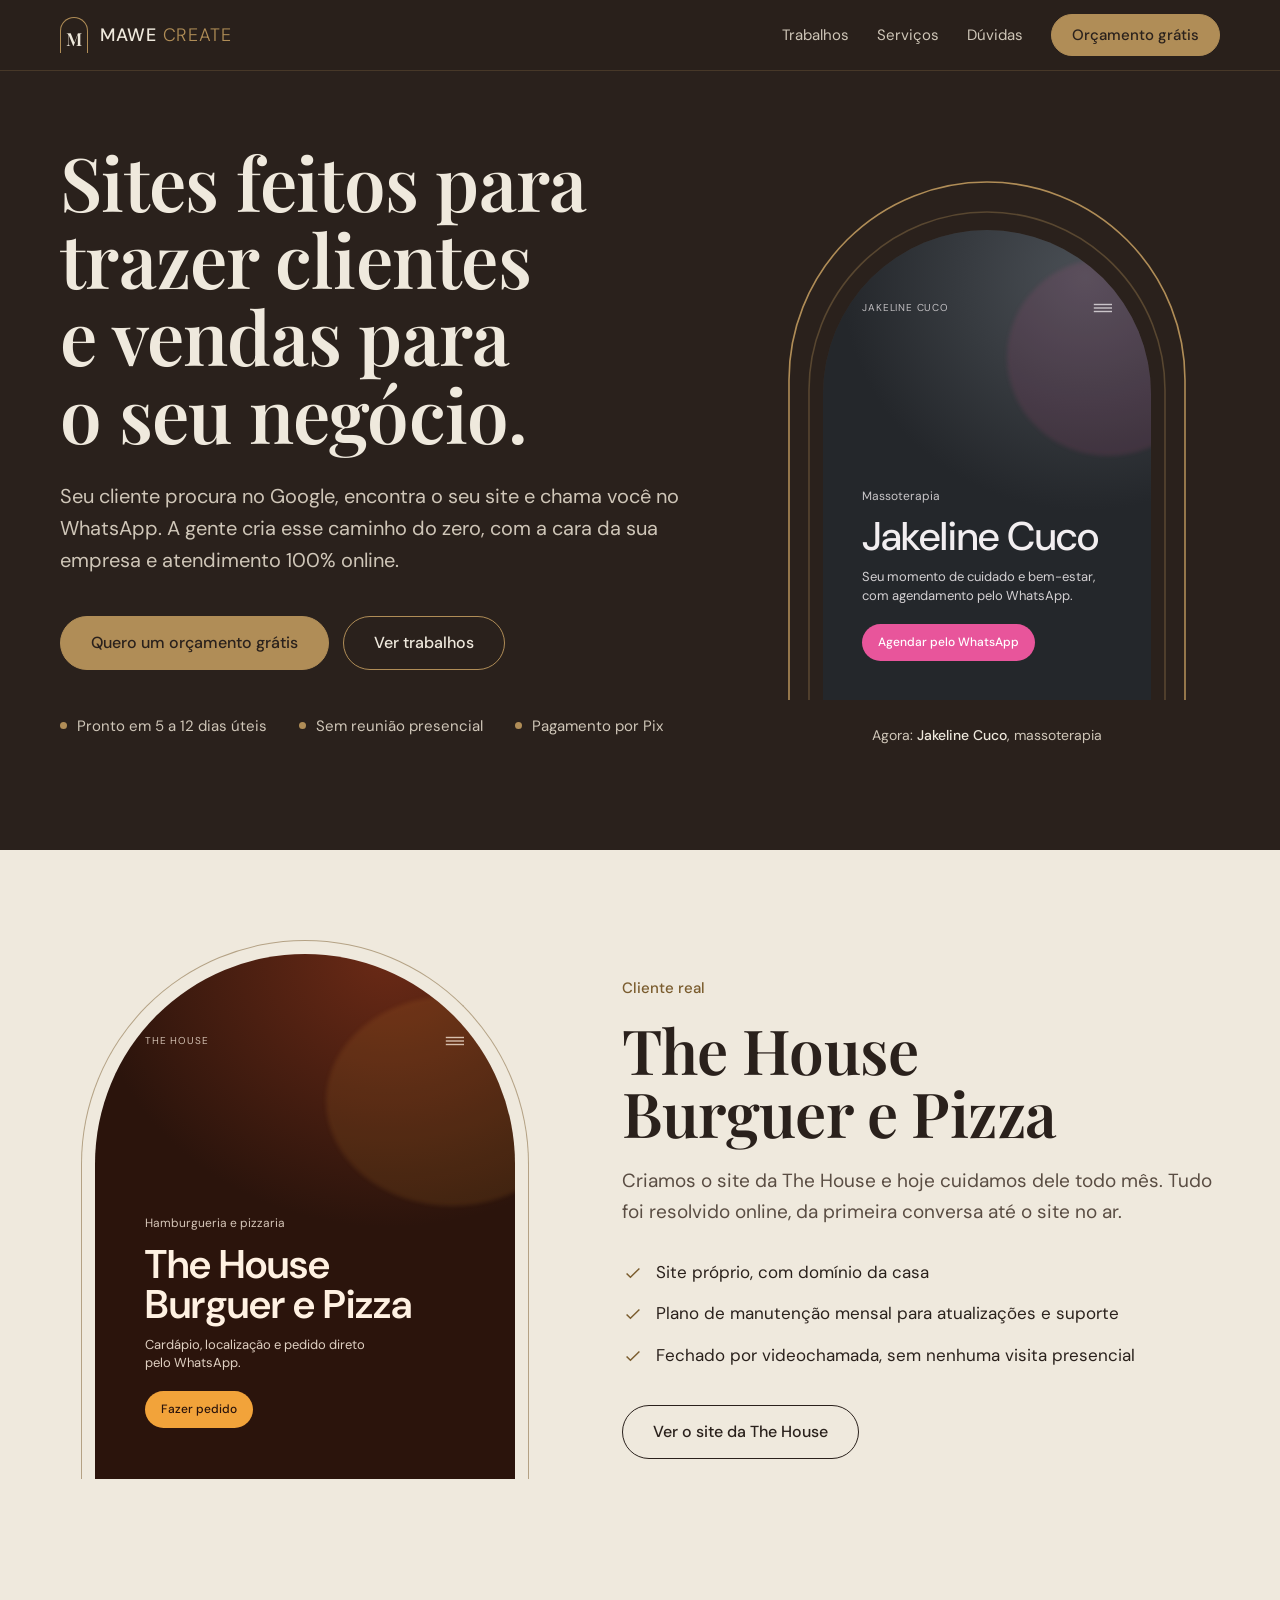
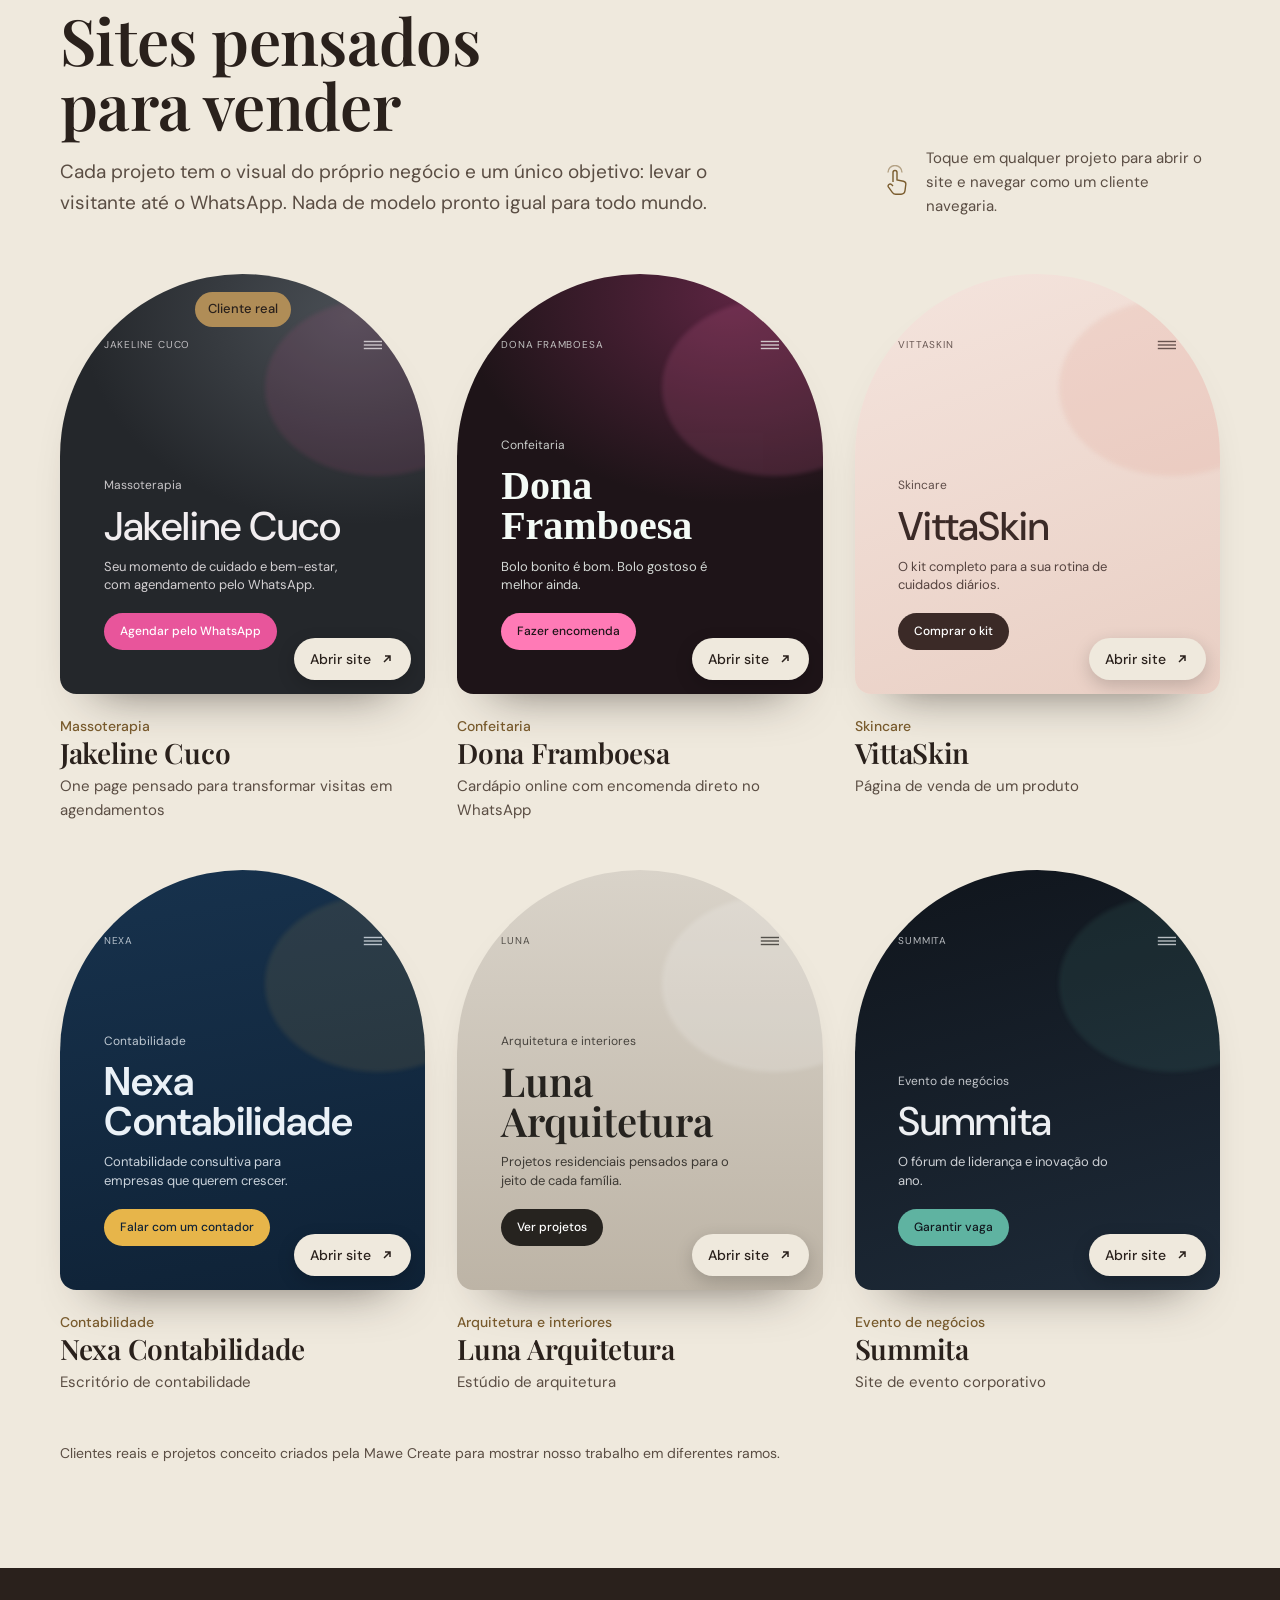
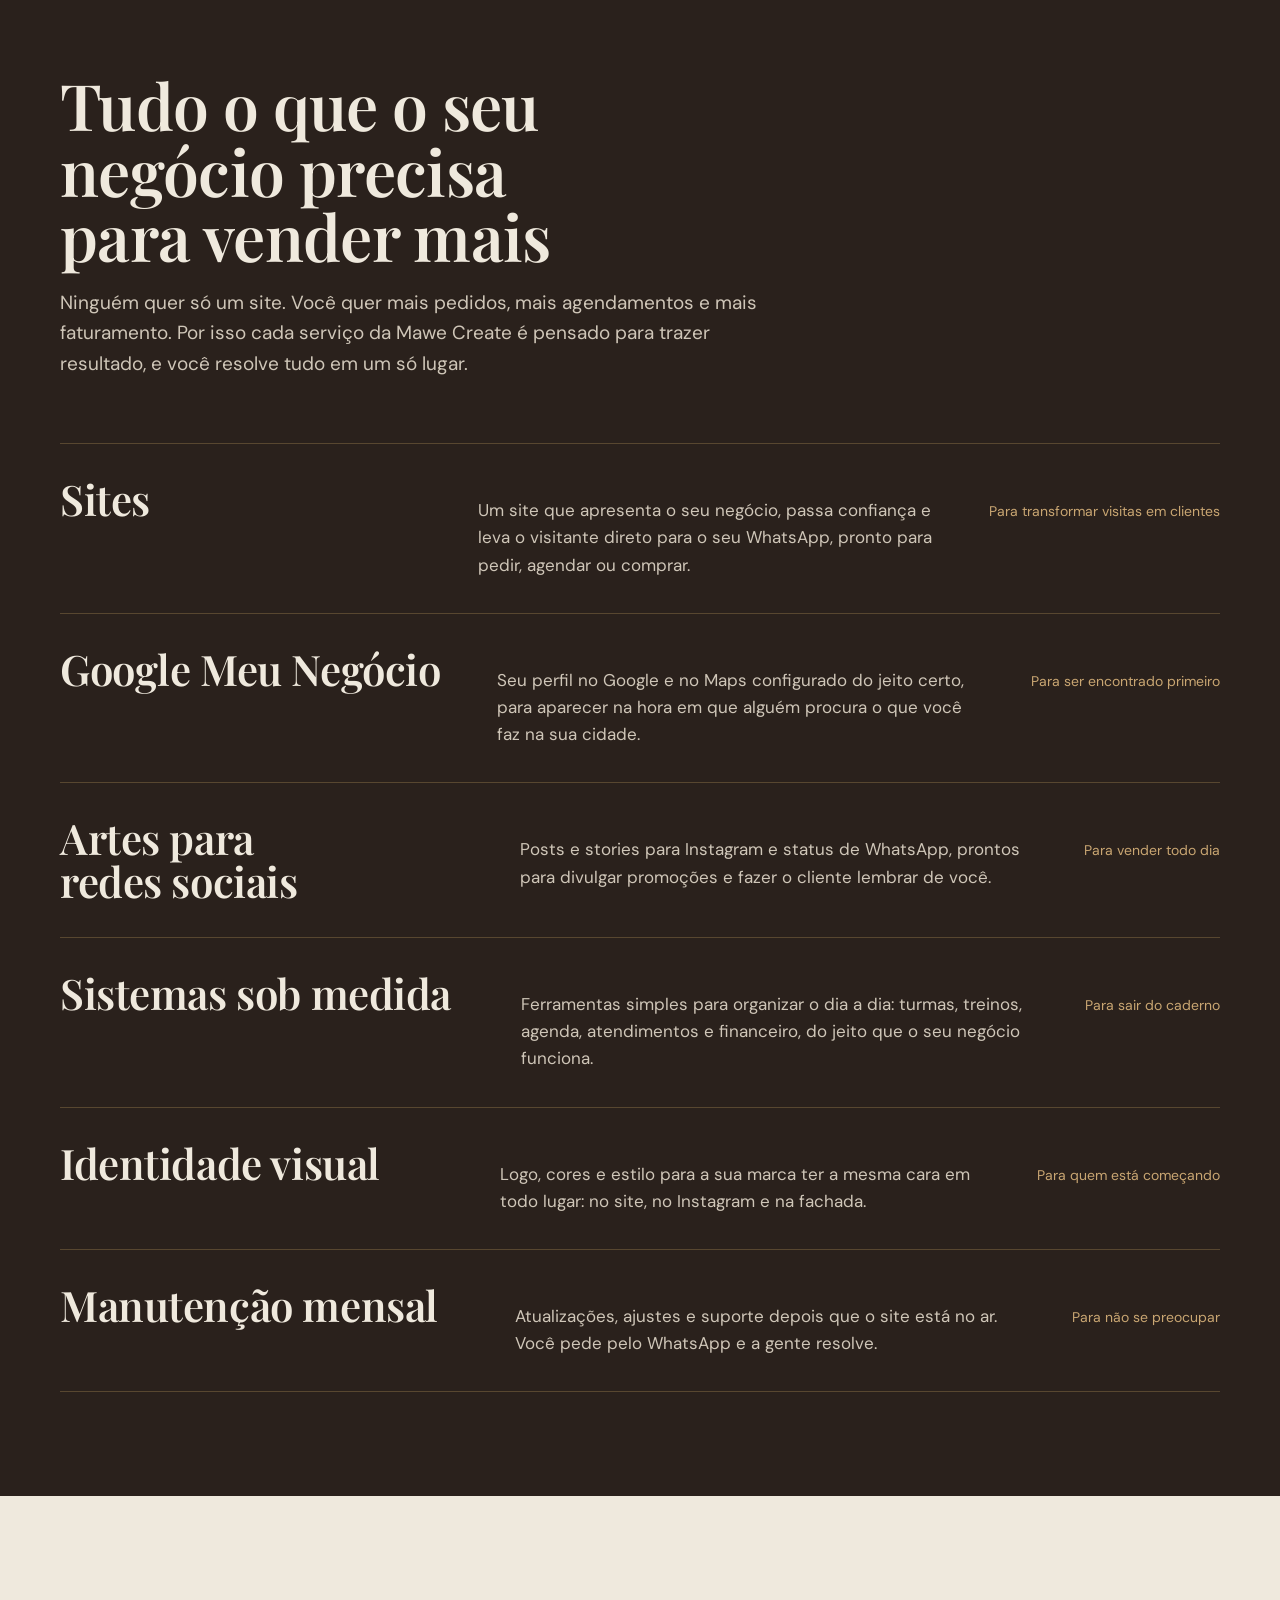
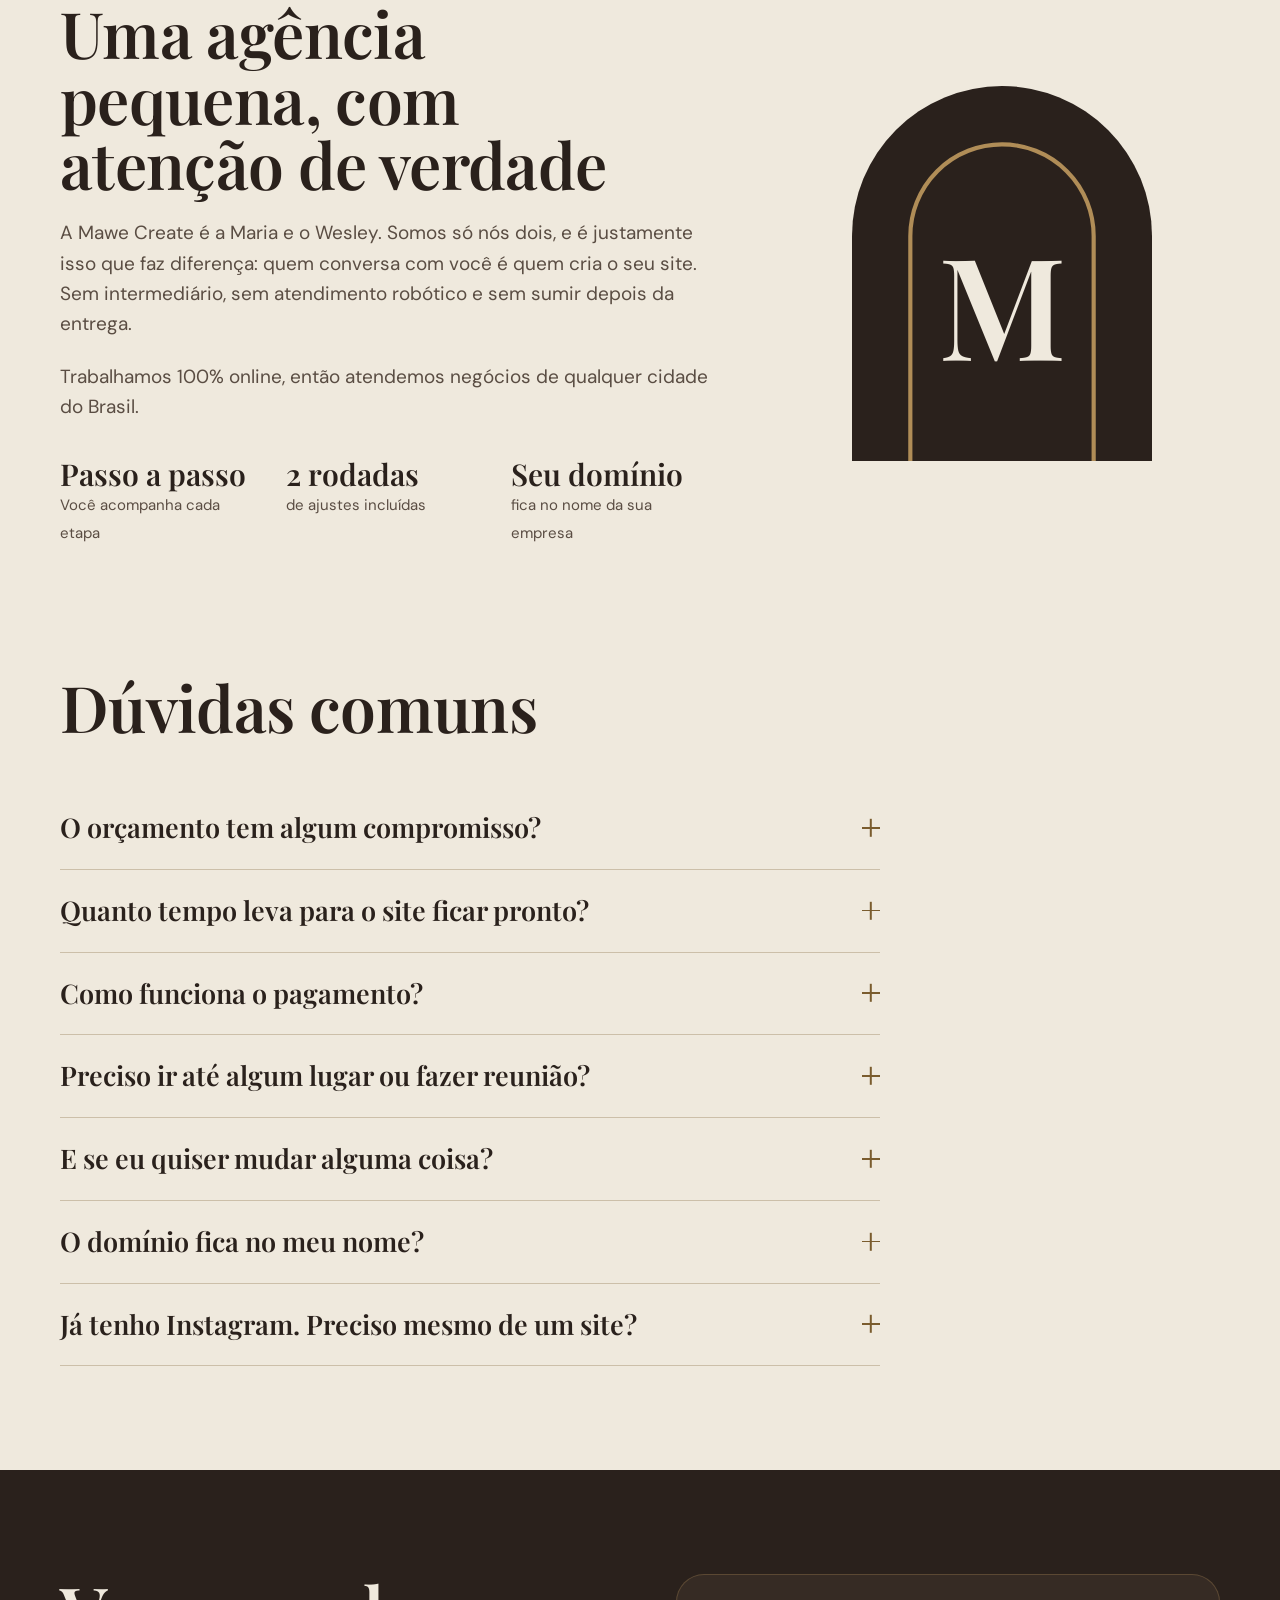
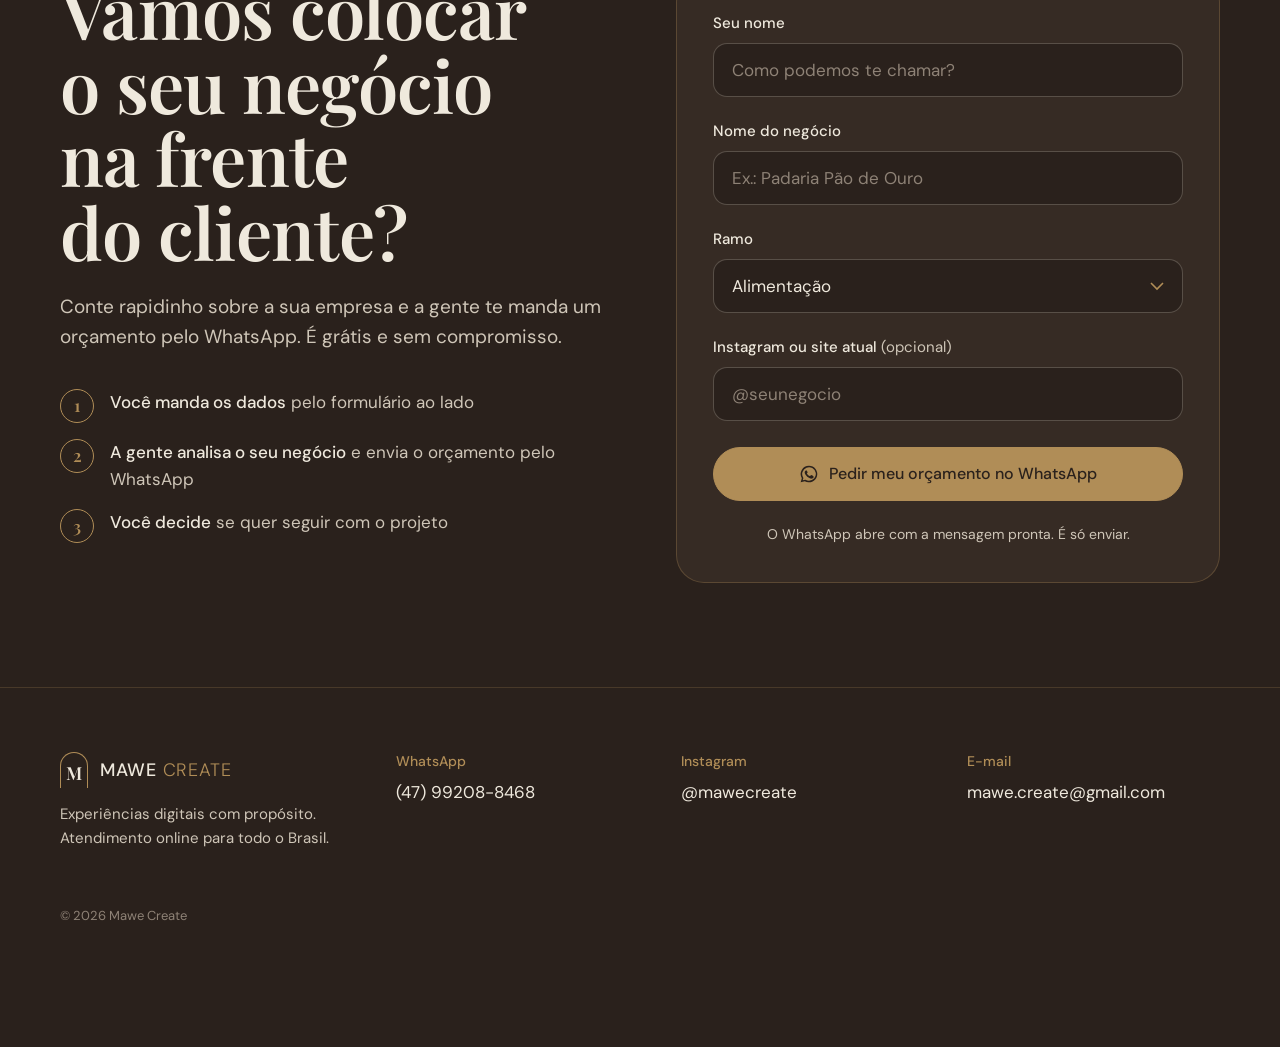
==== commit 4b26288d: "Add files via upload" ====
--- a/index.html
+++ b/index.html
@@ -3,15 +3,15 @@
 <head>
 <meta charset="utf-8">
 <meta name="viewport" content="width=device-width, initial-scale=1, viewport-fit=cover">
-<title>Mawe Create | Sites e experiências digitais</title>
-<meta name="description" content="Sites, sistemas e presença digital para pequenos negócios. Peça uma prévia grátis do site da sua empresa, com atendimento 100% online.">
-<meta property="og:title" content="Mawe Create | Sites e experiências digitais">
-<meta property="og:description" content="Peça uma prévia grátis do site da sua empresa. Atendimento 100% online para todo o Brasil.">
+<title>Mawe Create | Sites que trazem clientes</title>
+<meta name="description" content="Sites feitos para trazer clientes e vendas para pequenos negócios. Peça um orçamento grátis do site da sua empresa, com atendimento 100% online.">
+<meta property="og:title" content="Mawe Create | Sites que trazem clientes">
+<meta property="og:description" content="Sites feitos para trazer clientes e vendas. Atendimento 100% online para todo o Brasil.">
 <meta property="og:image" content="https://www.mawecreate.com.br/simbolo-mawe.png">
 <link rel="icon" type="image/png" href="simbolo-mawe.png">
 <link rel="preconnect" href="https://fonts.googleapis.com">
 <link rel="preconnect" href="https://fonts.gstatic.com" crossorigin>
-<link rel="stylesheet" href="https://fonts.googleapis.com/css2?family=Cormorant+Garamond:ital,wght@0,500;0,600;0,700;1,500&family=Jost:wght@300;400;500;600&display=swap">
+<link rel="stylesheet" href="https://fonts.googleapis.com/css2?family=Playfair+Display:ital,wght@0,500;0,600;0,700;1,500&family=DM+Sans:wght@300;400;500;600&display=swap">
 <style>
 :root {
   --brown: #2A211C;
@@ -24,8 +24,8 @@
   --gold-ink: #7A5C2E;
   --muted-on-dark: #CFC6B8;
   --muted-on-light: #5A4D43;
-  --serif: 'Cormorant Garamond', Georgia, 'Times New Roman', serif;
-  --sans: 'Jost', 'Avenir Next', 'Century Gothic', system-ui, sans-serif;
+  --serif: 'Playfair Display', Georgia, 'Times New Roman', serif;
+  --sans: 'DM Sans', 'Avenir Next', 'Helvetica Neue', system-ui, sans-serif;
   --gutter: max(16px, env(safe-area-inset-left, 0px));
 }
 * { box-sizing: border-box; }
@@ -72,7 +72,7 @@
 /* Hero */
 .hero { padding: 72px var(--gutter) 112px; position: relative; overflow: hidden; }
 .hero .wrap { display: grid; grid-template-columns: minmax(0, 1.15fr) minmax(0, .85fr); gap: 64px; align-items: center; }
-.hero h1 { font-size: clamp(44px, 6vw, 80px); line-height: .98; max-width: 15ch; }
+.hero h1 { font-size: clamp(42px, 5.8vw, 78px); line-height: 1.04; max-width: 15ch; }
 .hero-sub { font-size: 20px; color: var(--muted-on-dark); max-width: 46ch; margin-top: 28px; }
 .hero-actions { display: flex; flex-wrap: wrap; gap: 14px; margin-top: 40px; }
 .hero-facts { list-style: none; padding: 0; margin: 44px 0 0; display: flex; flex-wrap: wrap; gap: 12px 32px; font-size: 15px; color: var(--muted-on-dark); }
@@ -109,7 +109,9 @@
 .mini .m-cta { margin-top: 18px; align-self: flex-start; font-size: 12px; font-weight: 500; padding: 9px 16px; border-radius: 999px; background: var(--m-accent); color: var(--m-accent-ink, #fff); }
 .mini .m-shape { position: absolute; border-radius: 50%; filter: blur(2px); opacity: .55; }
 
-.p-essenza { background: radial-gradient(120% 80% at 80% 10%, #5B4636 0%, #2E2219 60%); color: #F3E8D8; --m-accent: #C9A47A; --m-accent-ink: #2E2219; }
+.p-jakeline { background: radial-gradient(120% 80% at 80% 10%, #4A4F55 0%, #24272B 62%); color: #F2EEF0; --m-accent: #E8559B; --m-accent-ink: #FFFFFF; --m-font: var(--sans); --m-weight: 500; }
+.p-framboesa { background: radial-gradient(120% 80% at 75% 5%, #5A2440 0%, #1E1418 62%); color: #F4FBF6; --m-accent: #FF7AB6; --m-accent-ink: #1E1418; --m-font: Georgia, 'Times New Roman', serif; --m-weight: 700; }
+.work .real-tag { position: absolute; left: 50%; top: 18px; transform: translateX(-50%); white-space: nowrap; padding: 7px 13px; border-radius: 999px; background: var(--gold); color: var(--brown); font-size: 13px; font-weight: 500; }
 .p-vitta { background: linear-gradient(160deg, #F4E4DD 0%, #E9CFC4 100%); color: #3B2A27; --m-accent: #3B2A27; --m-font: var(--sans); --m-weight: 500; }
 .p-nexa { background: linear-gradient(170deg, #17324D 0%, #0F2236 100%); color: #EAF1F7; --m-accent: #E7B54A; --m-accent-ink: #0F2236; --m-font: var(--sans); --m-weight: 600; }
 .p-luna { background: linear-gradient(180deg, #D9D3C9 0%, #BDB4A6 100%); color: #26231F; --m-accent: #26231F; }
@@ -181,7 +183,7 @@
 .faq .answer { padding: 0 0 26px; color: var(--muted-on-light); max-width: 64ch; }
 .faq .answer p + p { margin-top: 10px; }
 
-/* Prévia grátis */
+/* Orçamento */
 .cta { display: grid; grid-template-columns: minmax(0, 1fr) minmax(0, 1fr); gap: 72px; align-items: start; }
 .cta h2 { font-size: clamp(42px, 6vw, 72px); }
 .cta .section-intro { margin-top: 24px; }
@@ -241,7 +243,7 @@
       <a href="#trabalhos">Trabalhos</a>
       <a href="#servicos">Serviços</a>
       <a href="#duvidas">Dúvidas</a>
-      <a class="btn btn-gold" href="#previa">Prévia grátis</a>
+      <a class="btn btn-gold" href="#orcamento">Orçamento grátis</a>
     </nav>
   </div>
 </header>
@@ -251,10 +253,10 @@
   <section class="hero" aria-labelledby="hero-title">
     <div class="wrap">
       <div>
-        <h1 id="hero-title">Sites e experiências digitais que fazem o cliente escolher você.</h1>
-        <p class="hero-sub">Criamos o site do seu negócio do zero, com atendimento 100% online. E antes de você decidir qualquer coisa, preparamos uma prévia grátis com a cara da sua empresa.</p>
+        <h1 id="hero-title">Sites feitos para trazer clientes e vendas para o seu negócio.</h1>
+        <p class="hero-sub">Seu cliente procura no Google, encontra o seu site e chama você no WhatsApp. A gente cria esse caminho do zero, com a cara da sua empresa e atendimento 100% online.</p>
         <div class="hero-actions">
-          <a class="btn btn-gold" href="#previa">Quero uma prévia grátis</a>
+          <a class="btn btn-gold" href="#orcamento">Quero um orçamento grátis</a>
           <a class="btn btn-line" href="#trabalhos">Ver trabalhos</a>
         </div>
         <ul class="hero-facts">
@@ -270,7 +272,7 @@
           <path class="inner" d="M22 520 V210 A178 178 0 0 1 378 210 V520"/>
         </svg>
         <div class="window" id="window"></div>
-        <p class="stage-caption" id="stage-caption">Agora: <b>Essenza</b>, massoterapia</p>
+        <p class="stage-caption" id="stage-caption">Agora: <b>Jakeline Cuco</b>, massoterapia</p>
       </div>
     </div>
   </section>
@@ -316,8 +318,8 @@
     <div class="wrap">
       <div class="work-head">
         <div>
-          <h2 class="section-title" id="work-title">Sites que a gente já criou</h2>
-          <p class="section-intro">Cada um tem o visual do próprio negócio. Nada de modelo pronto igual para todo mundo.</p>
+          <h2 class="section-title" id="work-title">Sites pensados para vender</h2>
+          <p class="section-intro">Cada projeto tem o visual do próprio negócio e um único objetivo: levar o visitante até o WhatsApp. Nada de modelo pronto igual para todo mundo.</p>
         </div>
         <p class="work-hint">
           <svg viewBox="0 0 34 34" fill="none" stroke="currentColor" stroke-width="1.4" aria-hidden="true"><path d="M13 17V7.5a2 2 0 0 1 4 0V15l6.4 1.2a3 3 0 0 1 2.4 3.3l-.8 6.2a4 4 0 0 1-4 3.5h-5.3a4 4 0 0 1-3.2-1.6l-4-5.5a2 2 0 0 1 3-2.6L13 21"/><path d="M8 7.5a7 7 0 0 1 14 0" stroke-opacity=".5"/></svg>
@@ -326,34 +328,34 @@
       </div>
 
       <div class="work-grid" id="work-grid"></div>
-      <p class="work-note">Projetos criados pela Mawe Create para mostrar nosso estilo em diferentes ramos.</p>
+      <p class="work-note">Clientes reais e projetos conceito criados pela Mawe Create para mostrar nosso trabalho em diferentes ramos.</p>
     </div>
   </section>
 
   <section class="band dark" id="servicos" aria-labelledby="services-title">
     <div class="wrap">
-      <h2 class="section-title" id="services-title">Tudo o que o seu negócio precisa para ser encontrado</h2>
-      <p class="section-intro">Começamos pelo site, mas não paramos nele. Você fala com a gente e resolve a presença digital inteira em um só lugar.</p>
+      <h2 class="section-title" id="services-title">Tudo o que o seu negócio precisa para vender mais</h2>
+      <p class="section-intro">Ninguém quer só um site. Você quer mais pedidos, mais agendamentos e mais faturamento. Por isso cada serviço da Mawe Create é pensado para trazer resultado, e você resolve tudo em um só lugar.</p>
       <div class="services">
         <div class="service">
           <h3>Sites</h3>
-          <p>O endereço do seu negócio na internet, com serviços, fotos, localização e um botão que leva o cliente direto para o seu WhatsApp.</p>
-          <span class="for">Para quem quer vender mais</span>
+          <p>Um site que apresenta o seu negócio, passa confiança e leva o visitante direto para o seu WhatsApp, pronto para pedir, agendar ou comprar.</p>
+          <span class="for">Para transformar visitas em clientes</span>
+        </div>
+        <div class="service">
+          <h3>Google Meu Negócio</h3>
+          <p>Seu perfil no Google e no Maps configurado do jeito certo, para aparecer na hora em que alguém procura o que você faz na sua cidade.</p>
+          <span class="for">Para ser encontrado primeiro</span>
+        </div>
+        <div class="service">
+          <h3>Artes para redes sociais</h3>
+          <p>Posts e stories para Instagram e status de WhatsApp, prontos para divulgar promoções e fazer o cliente lembrar de você.</p>
+          <span class="for">Para vender todo dia</span>
         </div>
         <div class="service">
           <h3>Sistemas sob medida</h3>
-          <p>Ferramentas simples para organizar o dia a dia: turmas, treinos, agenda, atendimentos e anotações, do jeito que o seu negócio funciona.</p>
-          <span class="for">Para quem vive no caderno</span>
-        </div>
-        <div class="service">
-          <h3>Google Meu Negócio</h3>
-          <p>Seu perfil no Google e no Maps configurado do jeito certo, para aparecer quando alguém procura o que você faz na sua cidade.</p>
-          <span class="for">Para ser achado no Google</span>
-        </div>
-        <div class="service">
-          <h3>Artes para redes sociais</h3>
-          <p>Posts e stories para Instagram e status de WhatsApp, prontos para divulgar promoções e o dia a dia do seu negócio.</p>
-          <span class="for">Para manter o perfil vivo</span>
+          <p>Ferramentas simples para organizar o dia a dia: turmas, treinos, agenda, atendimentos e financeiro, do jeito que o seu negócio funciona.</p>
+          <span class="for">Para sair do caderno</span>
         </div>
         <div class="service">
           <h3>Identidade visual</h3>
@@ -376,7 +378,7 @@
         <p>A Mawe Create é a Maria e o Wesley. Somos só nós dois, e é justamente isso que faz diferença: quem conversa com você é quem cria o seu site. Sem intermediário, sem atendimento robótico e sem sumir depois da entrega.</p>
         <p>Trabalhamos 100% online, então atendemos negócios de qualquer cidade do Brasil.</p>
         <ul class="promise">
-          <li><strong>Prévia grátis</strong><span>Você vê antes de pagar</span></li>
+          <li><strong>Passo a passo</strong><span>Você acompanha cada etapa</span></li>
           <li><strong>2 rodadas</strong><span>de ajustes incluídas</span></li>
           <li><strong>Seu domínio</strong><span>fica no nome da sua empresa</span></li>
         </ul>
@@ -384,7 +386,7 @@
       <div class="about-mark" role="img" aria-label="Símbolo da Mawe Create: a letra M dentro de um arco dourado">
         <svg viewBox="0 0 360 450" aria-hidden="true">
           <path d="M70 450 V180 A110 110 0 0 1 290 180 V450" fill="none" stroke="#B08D57" stroke-width="5"/>
-          <text x="180" y="330" text-anchor="middle" font-family="Cormorant Garamond, Georgia, serif" font-weight="600" font-size="170" fill="#EFE9DD">M</text>
+          <text x="180" y="330" text-anchor="middle" font-family="Playfair Display, Georgia, serif" font-weight="600" font-size="170" fill="#EFE9DD">M</text>
         </svg>
       </div>
     </div>
@@ -395,8 +397,8 @@
       <h2 class="section-title" id="faq-title">Dúvidas comuns</h2>
       <div class="faq">
         <details>
-          <summary>A prévia grátis tem algum compromisso?<span class="plus" aria-hidden="true"></span></summary>
-          <div class="answer"><p>Nenhum. Montamos uma prévia com o nome e o estilo do seu negócio para você ver como ficaria. Se gostar, a gente conversa sobre o projeto. Se não gostar, tudo bem.</p></div>
+          <summary>O orçamento tem algum compromisso?<span class="plus" aria-hidden="true"></span></summary>
+          <div class="answer"><p>Nenhum. Você conta sobre o seu negócio, a gente indica o tipo de site ideal e envia o valor pelo WhatsApp. Se fizer sentido para você, começamos o projeto. Se não, tudo bem.</p></div>
         </details>
         <details>
           <summary>Quanto tempo leva para o site ficar pronto?<span class="plus" aria-hidden="true"></span></summary>
@@ -408,7 +410,7 @@
         </details>
         <details>
           <summary>Preciso ir até algum lugar ou fazer reunião?<span class="plus" aria-hidden="true"></span></summary>
-          <div class="answer"><p>Não. Tudo acontece pelo WhatsApp: você responde um formulário rápido com as informações do seu negócio, acompanha o site pela prévia e pede os ajustes por mensagem. Se preferir conversar ao vivo, fazemos uma chamada de vídeo.</p></div>
+          <div class="answer"><p>Não. Tudo acontece pelo WhatsApp: você responde um formulário rápido com as informações do seu negócio, acompanha cada etapa do site e pede os ajustes por mensagem. Se preferir conversar ao vivo, fazemos uma chamada de vídeo.</p></div>
         </details>
         <details>
           <summary>E se eu quiser mudar alguma coisa?<span class="plus" aria-hidden="true"></span></summary>
@@ -426,14 +428,14 @@
     </div>
   </section>
 
-  <section class="band dark" id="previa" aria-labelledby="cta-title">
+  <section class="band dark" id="orcamento" aria-labelledby="cta-title">
     <div class="wrap cta">
       <div>
-        <h2 id="cta-title">Veja o site do seu negócio antes de pagar qualquer coisa</h2>
-        <p class="section-intro">Conte rapidinho sobre a sua empresa e a gente prepara uma prévia com a cara dela. É grátis e sem compromisso.</p>
+        <h2 id="cta-title">Vamos colocar o seu negócio na frente do cliente?</h2>
+        <p class="section-intro">Conte rapidinho sobre a sua empresa e a gente te manda um orçamento pelo WhatsApp. É grátis e sem compromisso.</p>
         <ol class="steps">
           <li><span><b>Você manda os dados</b> pelo formulário ao lado</span></li>
-          <li><span><b>A gente prepara a prévia</b> e te envia pelo WhatsApp</span></li>
+          <li><span><b>A gente analisa o seu negócio</b> e envia o orçamento pelo WhatsApp</span></li>
           <li><span><b>Você decide</b> se quer seguir com o projeto</span></li>
         </ol>
       </div>
@@ -447,7 +449,7 @@
         <div class="field" id="f-biz">
           <label for="biz">Nome do negócio</label>
           <input id="biz" name="biz" autocomplete="organization" placeholder="Ex.: Padaria Pão de Ouro">
-          <span class="error">Escreva o nome do negócio para montarmos a prévia.</span>
+          <span class="error">Escreva o nome do negócio para prepararmos o orçamento.</span>
         </div>
         <div class="field">
           <label for="kind">Ramo</label>
@@ -467,7 +469,7 @@
         </div>
         <button class="btn btn-gold" type="submit">
           <svg viewBox="0 0 24 24" fill="currentColor" aria-hidden="true"><path d="M12 2a10 10 0 0 0-8.6 15.1L2 22l5-1.3A10 10 0 1 0 12 2Zm0 18.2a8.2 8.2 0 0 1-4.2-1.2l-.3-.2-3 .8.8-2.9-.2-.3A8.2 8.2 0 1 1 12 20.2Zm4.5-6.1c-.2-.1-1.5-.7-1.7-.8-.2-.1-.4-.1-.6.1l-.8 1c-.1.2-.3.2-.5.1a6.7 6.7 0 0 1-3.3-2.9c-.2-.4.2-.4.7-1.3.1-.2 0-.3 0-.4l-.8-1.8c-.2-.5-.4-.4-.6-.4h-.5a1 1 0 0 0-.7.3 3 3 0 0 0-.9 2.2 5.2 5.2 0 0 0 1.1 2.7 11.8 11.8 0 0 0 4.5 4c1.7.7 2.3.8 3.2.6a2.7 2.7 0 0 0 1.8-1.3 2.2 2.2 0 0 0 .2-1.3c-.1-.1-.3-.2-.5-.3Z"/></svg>
-          Pedir minha prévia no WhatsApp
+          Pedir meu orçamento no WhatsApp
         </button>
         <p class="form-note">O WhatsApp abre com a mensagem pronta. É só enviar.</p>
       </form>
@@ -501,7 +503,7 @@
   </div>
 </footer>
 
-<a class="float-wa" id="float-wa" href="https://wa.me/5547992088468?text=Ol%C3%A1%21%20Vim%20pelo%20site%20da%20Mawe%20Create%20e%20quero%20uma%20pr%C3%A9via%20gr%C3%A1tis." target="_blank" rel="noopener" aria-label="Falar com a Mawe Create no WhatsApp">
+<a class="float-wa" id="float-wa" href="https://wa.me/5547992088468?text=Ol%C3%A1%21%20Vim%20pelo%20site%20da%20Mawe%20Create%20e%20quero%20um%20or%C3%A7amento." target="_blank" rel="noopener" aria-label="Falar com a Mawe Create no WhatsApp">
   <svg viewBox="0 0 24 24" fill="currentColor" aria-hidden="true"><path d="M12 2a10 10 0 0 0-8.6 15.1L2 22l5-1.3A10 10 0 1 0 12 2Zm0 18.2a8.2 8.2 0 0 1-4.2-1.2l-.3-.2-3 .8.8-2.9-.2-.3A8.2 8.2 0 1 1 12 20.2Zm4.5-6.1c-.2-.1-1.5-.7-1.7-.8-.2-.1-.4-.1-.6.1l-.8 1c-.1.2-.3.2-.5.1a6.7 6.7 0 0 1-3.3-2.9c-.2-.4.2-.4.7-1.3.1-.2 0-.3 0-.4l-.8-1.8c-.2-.5-.4-.4-.6-.4h-.5a1 1 0 0 0-.7.3 3 3 0 0 0-.9 2.2 5.2 5.2 0 0 0 1.1 2.7 11.8 11.8 0 0 0 4.5 4c1.7.7 2.3.8 3.2.6a2.7 2.7 0 0 0 1.8-1.3 2.2 2.2 0 0 0 .2-1.3c-.1-.1-.3-.2-.5-.3Z"/></svg>
   <span>Fale com a gente</span>
 </a>
@@ -510,11 +512,11 @@
 const WHATSAPP = '5547992088468';
 
 const projects = [
-  { cls: 'p-essenza', nav: 'ESSENZA', name: 'Essenza', kind: 'Massoterapia', line: 'Um espaço para desacelerar, com agendamento direto pelo WhatsApp.', cta: 'Agendar sessão', desc: 'Espaço de massoterapia e bem-estar', url: 'https://essenza-premium-care.vercel.app/', shape: '#C9A47A44' },
+  { cls: 'p-jakeline', nav: 'JAKELINE CUCO', name: 'Jakeline Cuco', kind: 'Massoterapia', line: 'Seu momento de cuidado e bem-estar, com agendamento pelo WhatsApp.', cta: 'Agendar pelo WhatsApp', desc: 'One page pensado para transformar visitas em agendamentos', url: 'https://jakelinecucomassoterapia.vercel.app/', shape: '#E8559B33', real: true },
+  { cls: 'p-framboesa', nav: 'DONA FRAMBOESA', name: 'Dona Framboesa', kind: 'Confeitaria', line: 'Bolo bonito é bom. Bolo gostoso é melhor ainda.', cta: 'Fazer encomenda', desc: 'Cardápio online com encomenda direto no WhatsApp', url: 'https://donaframboesa.vercel.app/', shape: '#FF7AB644' },
   { cls: 'p-vitta', nav: 'VITTASKIN', name: 'VittaSkin', kind: 'Skincare', line: 'O kit completo para a sua rotina de cuidados diários.', cta: 'Comprar o kit', desc: 'Página de venda de um produto', url: 'https://vittaskin.vercel.app/', shape: '#E3A99A66' },
   { cls: 'p-nexa', nav: 'NEXA', name: 'Nexa Contabilidade', kind: 'Contabilidade', line: 'Contabilidade consultiva para empresas que querem crescer.', cta: 'Falar com um contador', desc: 'Escritório de contabilidade', url: 'https://nexacontabilidade.vercel.app/', shape: '#E7B54A33' },
   { cls: 'p-luna', nav: 'LUNA', name: 'Luna Arquitetura', kind: 'Arquitetura e interiores', line: 'Projetos residenciais pensados para o jeito de cada família.', cta: 'Ver projetos', desc: 'Estúdio de arquitetura', url: 'https://arquiteturaluna.vercel.app', shape: '#FFFFFF55' },
-  { cls: 'p-onda', nav: 'ONDA', name: 'Onda Festival', kind: 'Festival', line: 'Música, arte e gastronomia em três dias de verão.', cta: 'Comprar ingresso', desc: 'Site de evento com venda de ingressos', url: 'https://ondafestival.vercel.app/', shape: '#FFD16655' },
   { cls: 'p-summita', nav: 'SUMMITA', name: 'Summita', kind: 'Evento de negócios', line: 'O fórum de liderança e inovação do ano.', cta: 'Garantir vaga', desc: 'Site de evento corporativo', url: 'https://summita.vercel.app', shape: '#5FB3A133' }
 ];
 
@@ -551,6 +553,7 @@
   <a class="work" href="${p.url}" target="_blank" rel="noopener" aria-label="Abrir o site ${p.name} em uma nova aba">
     <div class="work-screen">
       ${mini(p)}
+      ${p.real ? '<span class="real-tag">Cliente real</span>' : ''}
       <span class="open">Abrir site
         <svg viewBox="0 0 16 16" fill="none" stroke="currentColor" stroke-width="1.5" aria-hidden="true"><path d="M5 11L11 5M6 5h5v5"/></svg>
       </span>
@@ -573,7 +576,7 @@
   if (!name) { form.name.focus(); return; }
   if (!biz) { form.biz.focus(); return; }
   const link = form.link.value.trim();
-  let msg = `Olá! Vim pelo site da Mawe Create e quero uma prévia grátis.\n\nMeu nome: ${name}\nNegócio: ${biz}\nRamo: ${form.kind.value}`;
+  let msg = `Olá! Vim pelo site da Mawe Create e quero um orçamento para o site do meu negócio.\n\nMeu nome: ${name}\nNegócio: ${biz}\nRamo: ${form.kind.value}`;
   if (link) msg += `\nInstagram ou site: ${link}`;
   window.open(`https://wa.me/${WHATSAPP}?text=${encodeURIComponent(msg)}`, '_blank', 'noopener');
 });
@@ -581,10 +584,10 @@
   if (e.target.value.trim()) e.target.parentElement.classList.remove('invalid');
 }));
 
-// Botão flutuante aparece depois do topo e some na seção da prévia
+// Botão flutuante aparece depois do topo e some na seção do orçamento
 const floatWa = document.getElementById('float-wa');
 const hero = document.querySelector('.hero');
-const cta = document.getElementById('previa');
+const cta = document.getElementById('orcamento');
 let pastHero = false, atCta = false;
 const update = () => floatWa.classList.toggle('show', pastHero && !atCta);
 new IntersectionObserver(([e]) => { pastHero = !e.isIntersecting; update(); }).observe(hero);
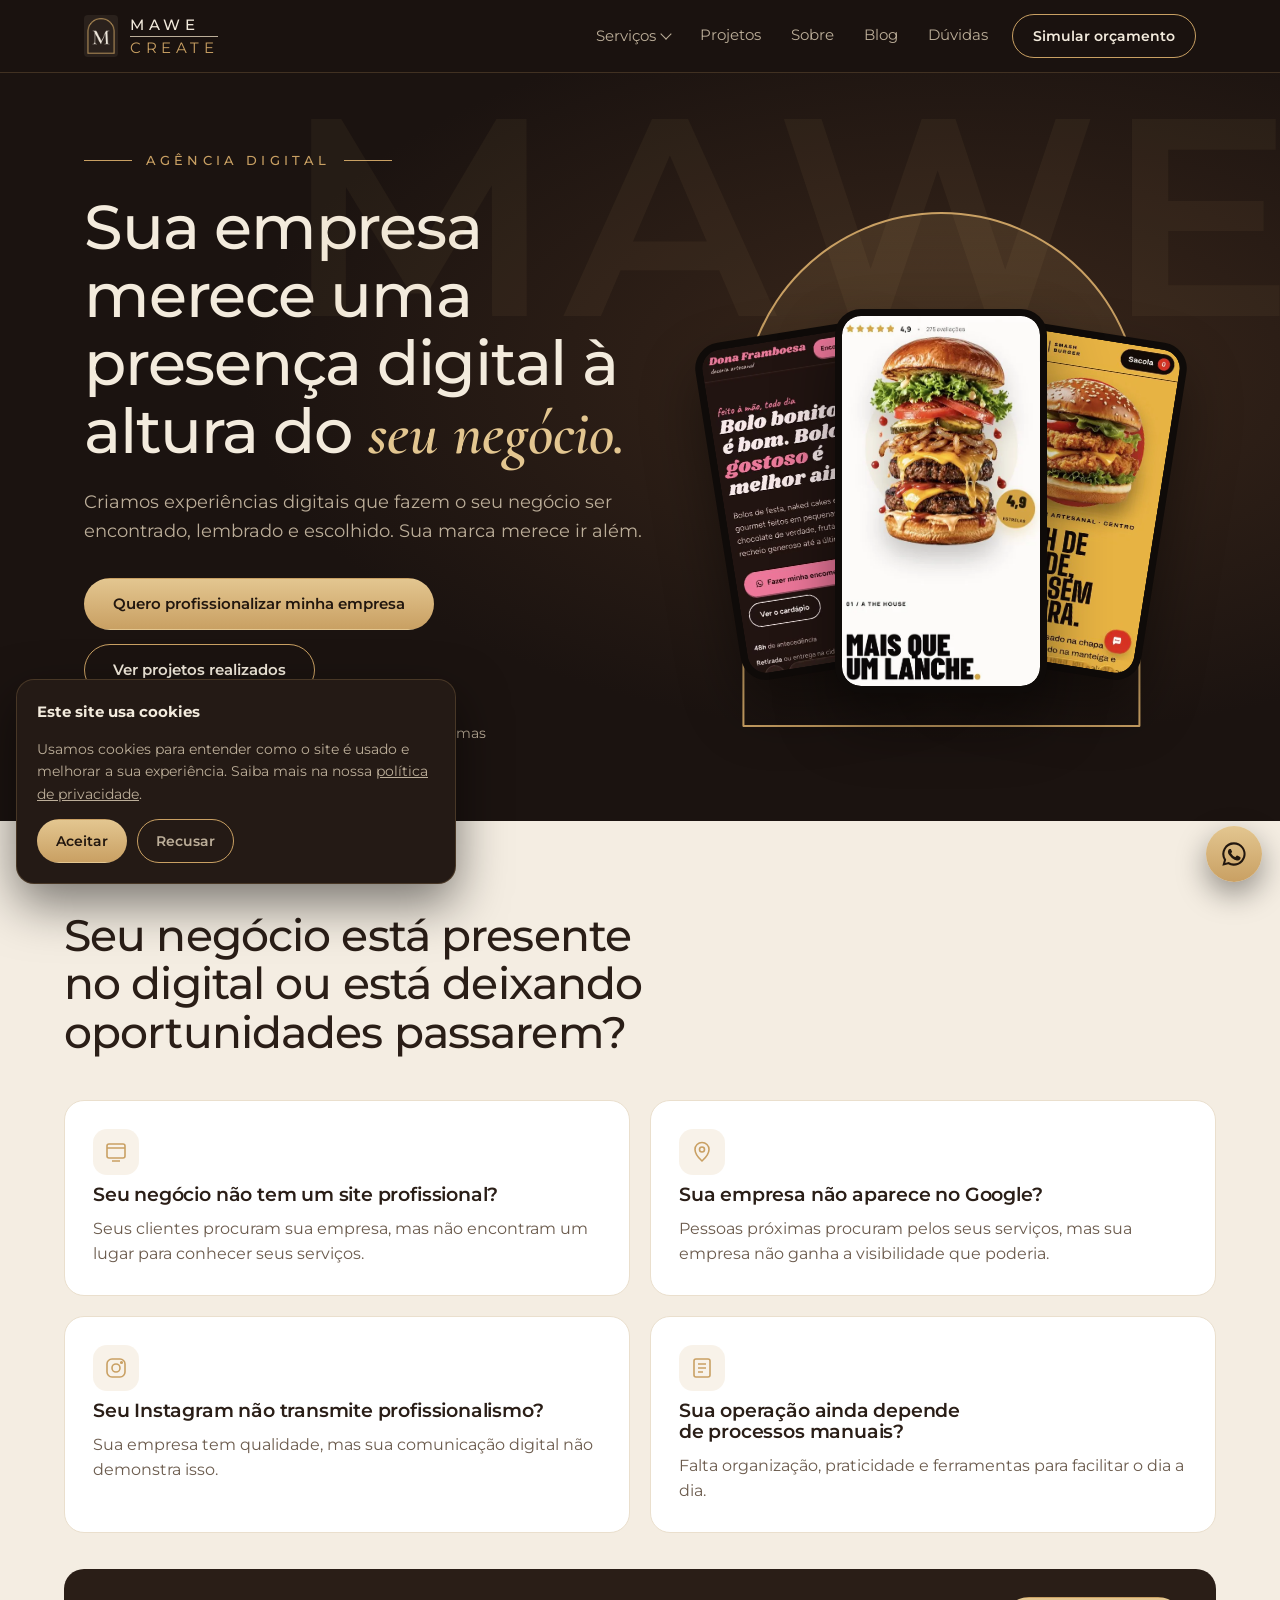
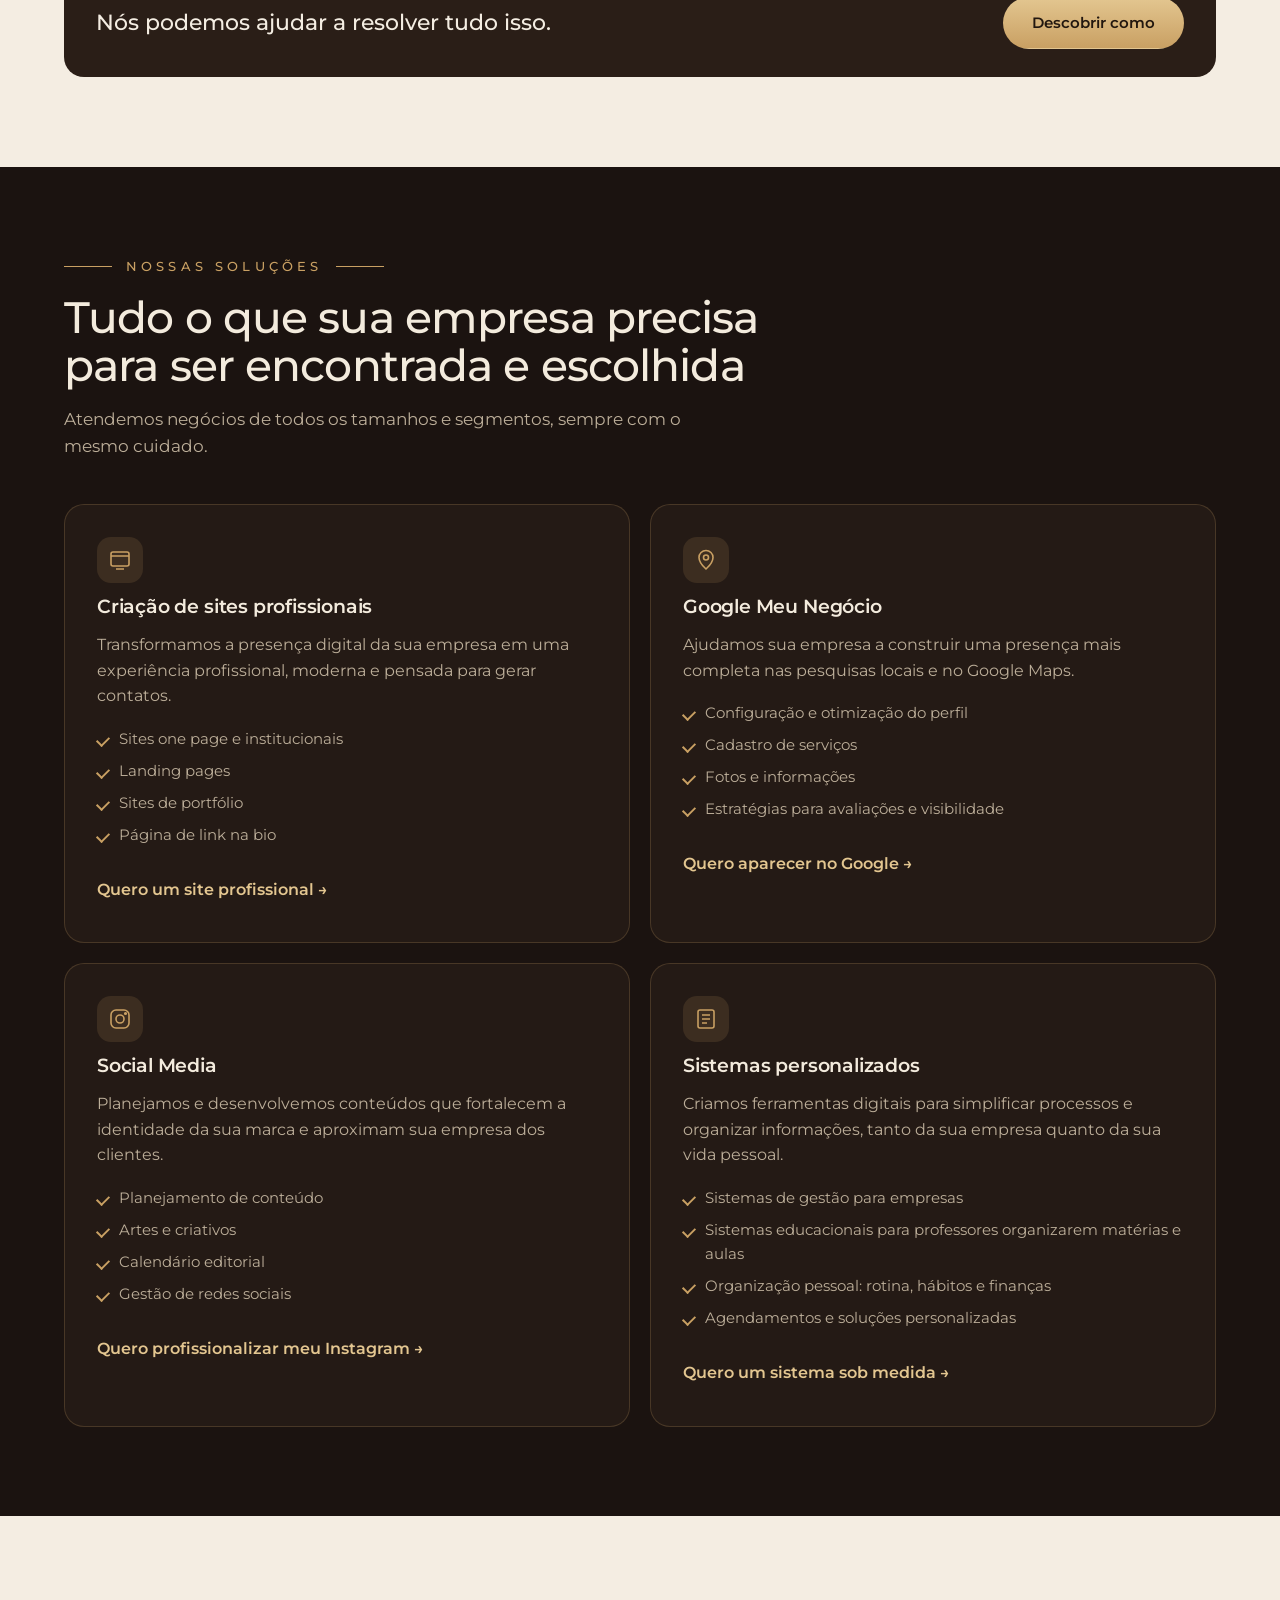
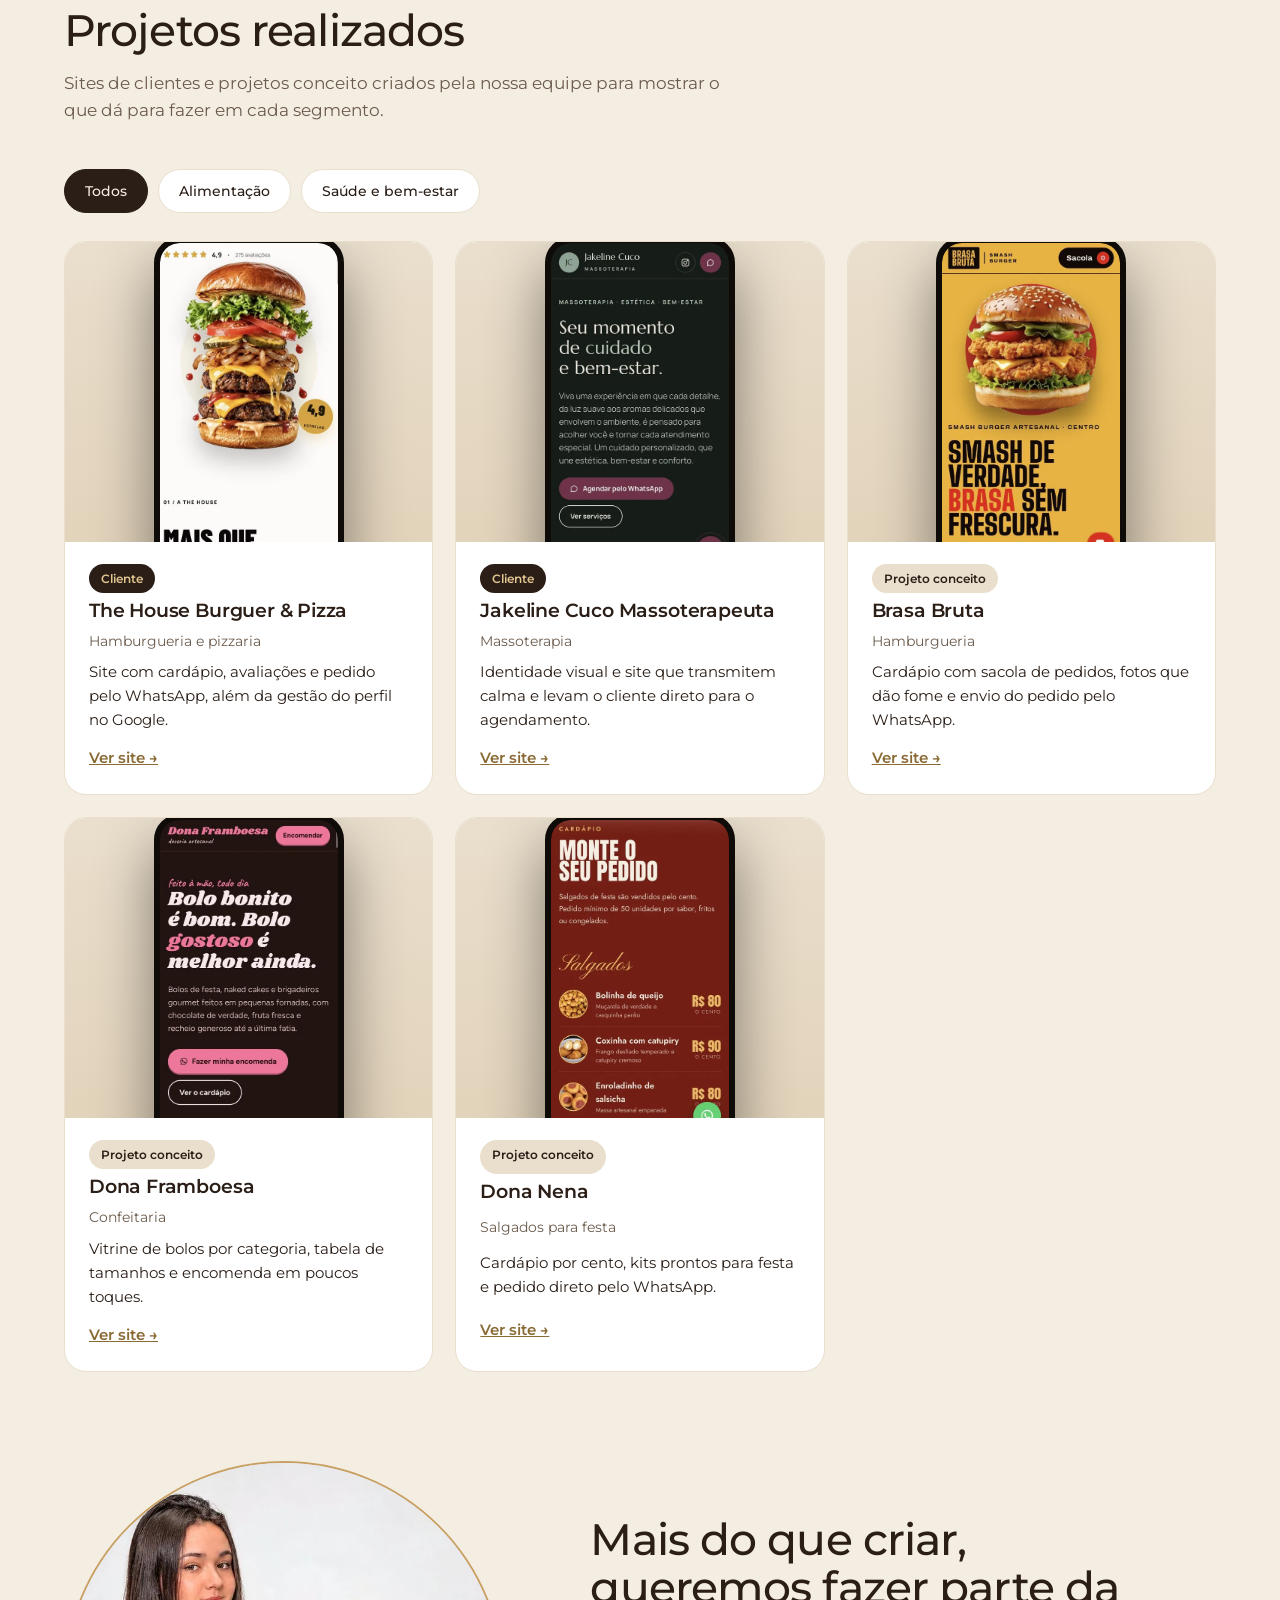
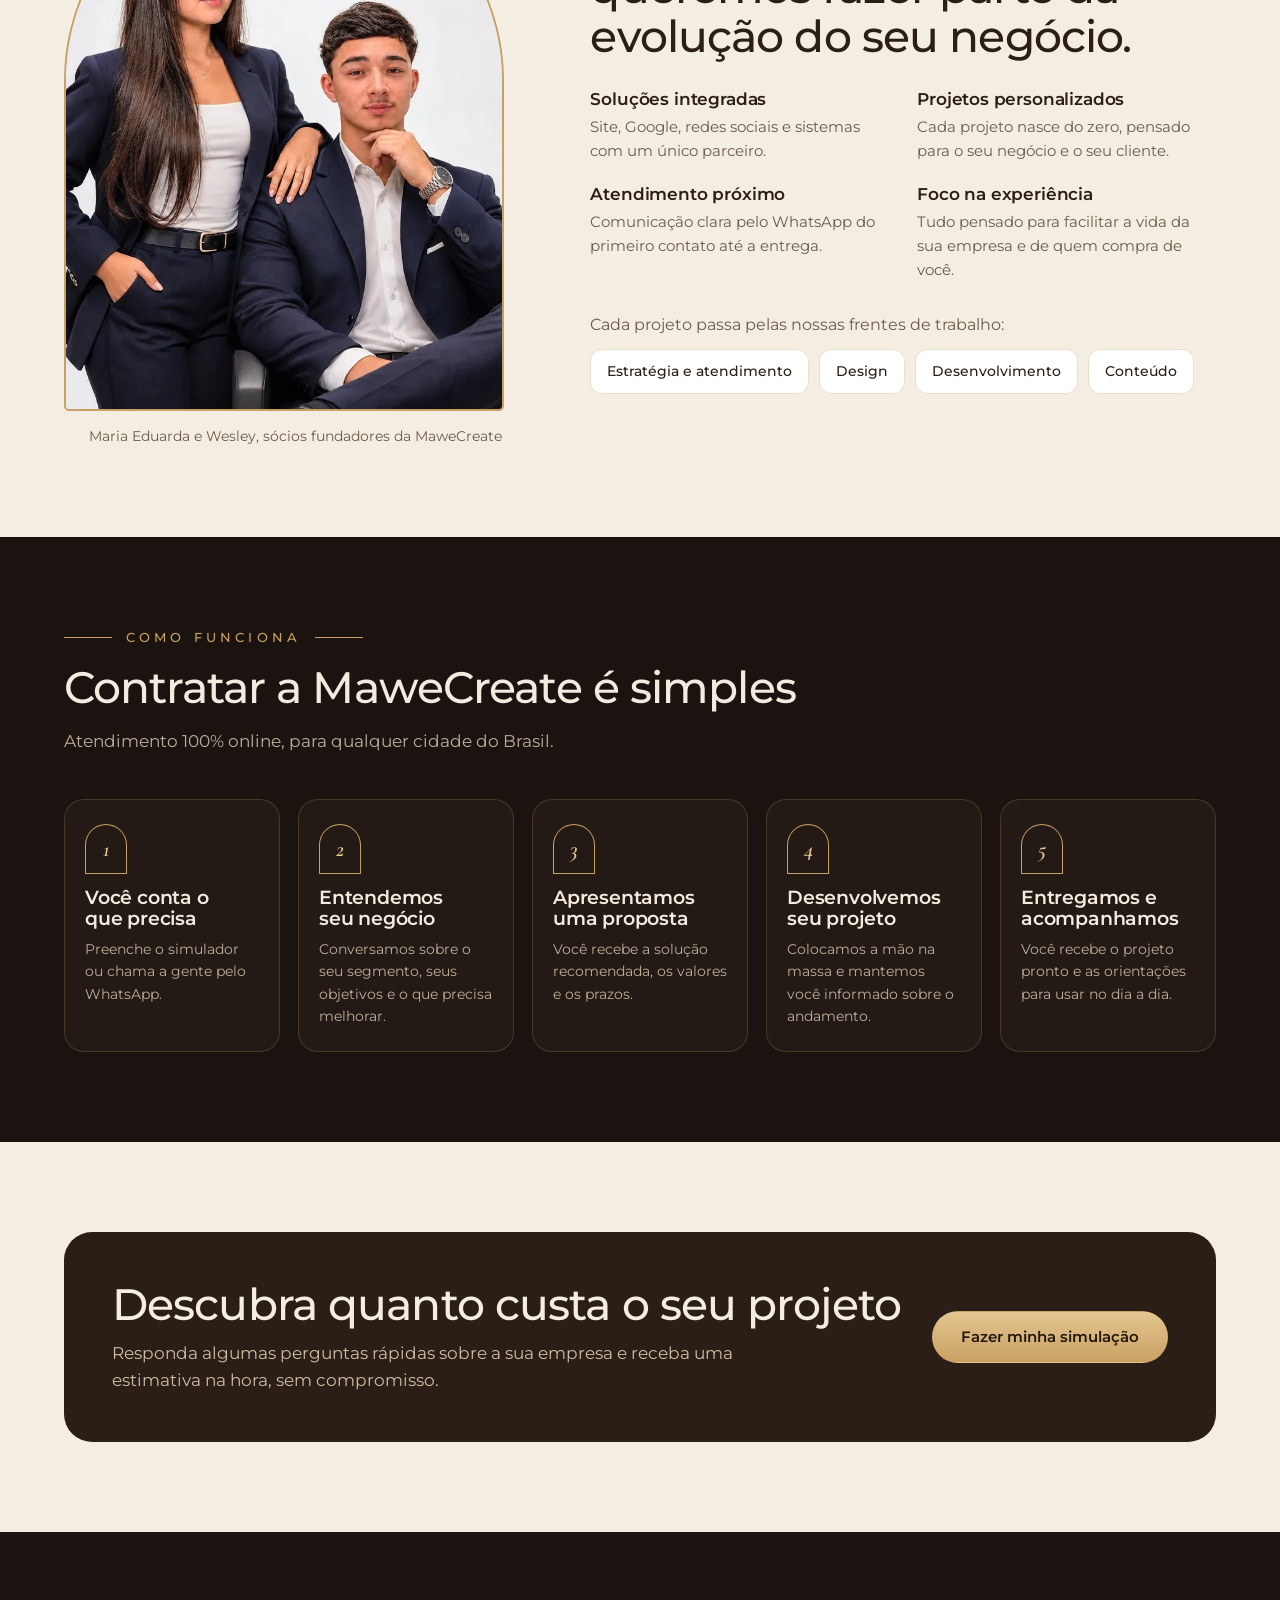
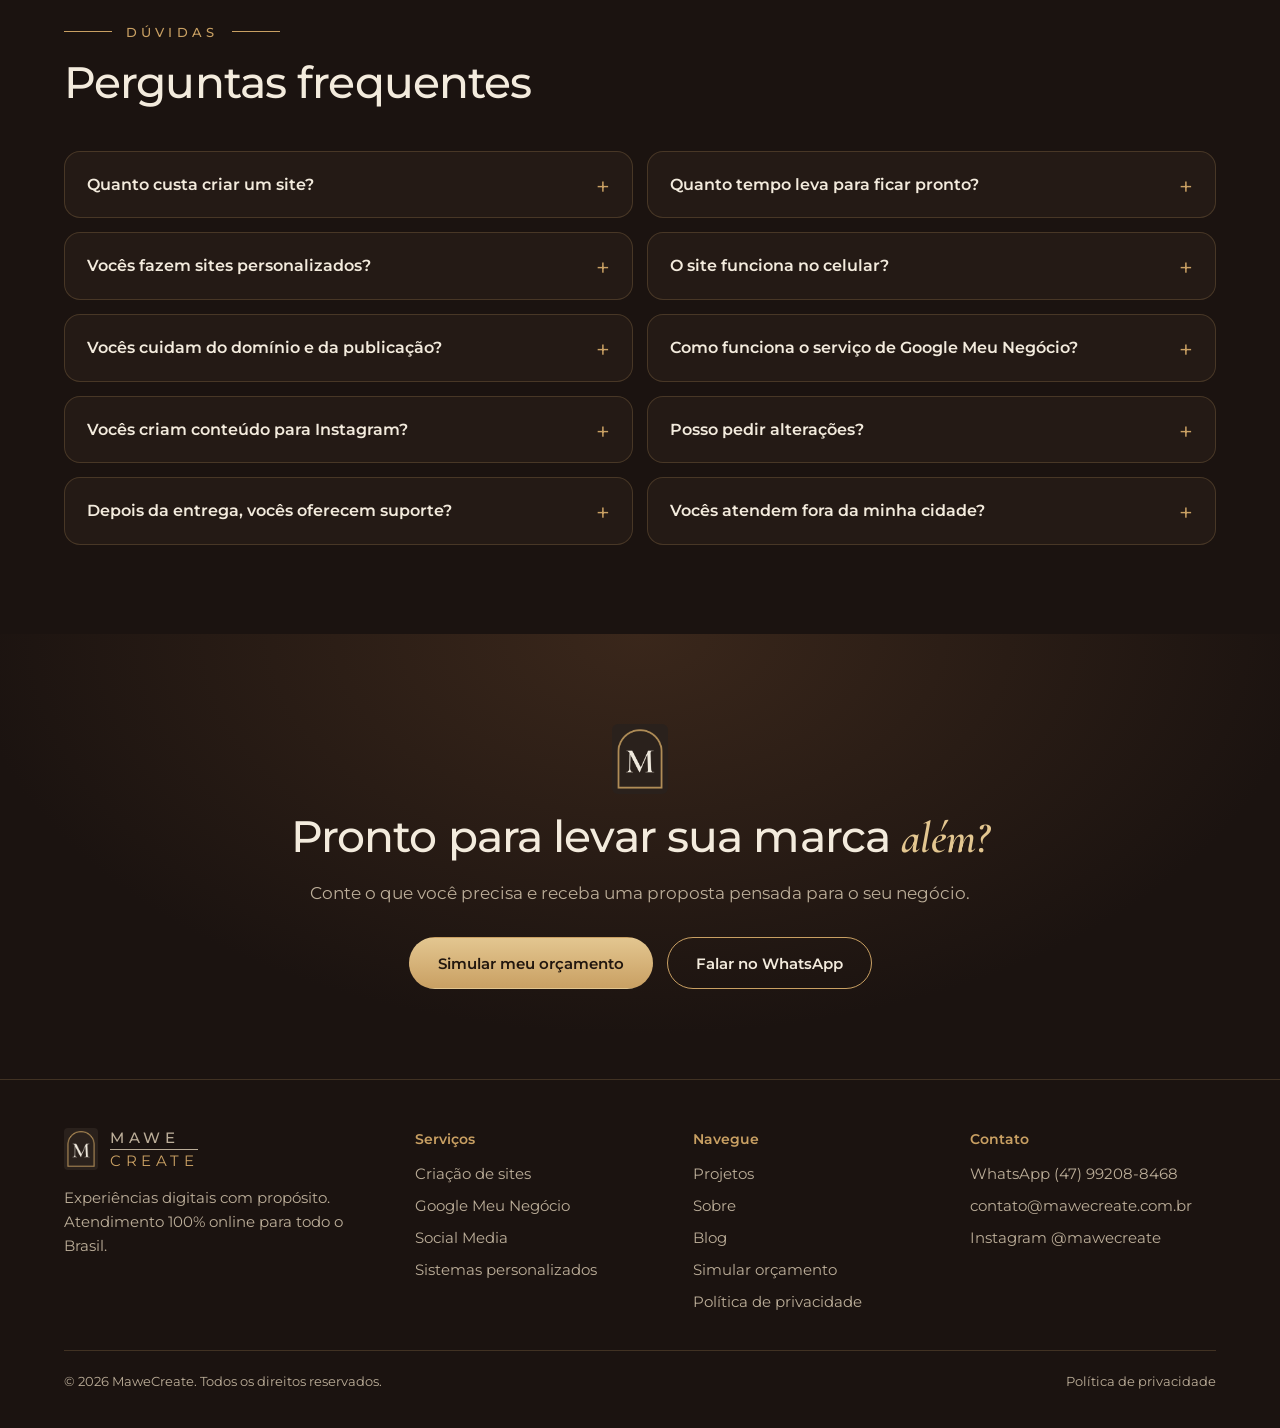
==== commit c48994e3: "Site novo da MaweCreate: páginas de serviço, projetos, sobre, blog, simulador de orçamento e SEO Co-" ====
--- a/index.html
+++ b/index.html
@@ -1,597 +1,221 @@
-<!doctype html>
+<!DOCTYPE html>
 <html lang="pt-BR">
 <head>
 <meta charset="utf-8">
-<meta name="viewport" content="width=device-width, initial-scale=1, viewport-fit=cover">
-<title>Mawe Create | Sites que trazem clientes</title>
-<meta name="description" content="Sites feitos para trazer clientes e vendas para pequenos negócios. Peça um orçamento grátis do site da sua empresa, com atendimento 100% online.">
-<meta property="og:title" content="Mawe Create | Sites que trazem clientes">
-<meta property="og:description" content="Sites feitos para trazer clientes e vendas. Atendimento 100% online para todo o Brasil.">
-<meta property="og:image" content="https://www.mawecreate.com.br/simbolo-mawe.png">
-<link rel="icon" type="image/png" href="simbolo-mawe.png">
+<meta name="viewport" content="width=device-width, initial-scale=1">
+<title>MaweCreate | Criação de sites, Google Meu Negócio e Social Media</title>
+<meta name="description" content="Sites profissionais, Google Meu Negócio, social media e sistemas personalizados. Atendimento 100% online para todo o Brasil.">
+<link rel="canonical" href="https://mawecreate.com.br/">
+<meta name="robots" content="index, follow, max-image-preview:large">
+<meta name="theme-color" content="#1b1310">
+<link rel="icon" type="image/png" sizes="48x48" href="assets/favicon-48.png">
+<link rel="apple-touch-icon" href="assets/apple-touch-icon.png">
+<link rel="manifest" href="site.webmanifest">
+<meta property="og:type" content="website">
+<meta property="og:locale" content="pt_BR">
+<meta property="og:site_name" content="MaweCreate">
+<meta property="og:title" content="MaweCreate | Criação de sites, Google Meu Negócio e Social Media">
+<meta property="og:description" content="Sites profissionais, Google Meu Negócio, social media e sistemas personalizados. Atendimento 100% online para todo o Brasil.">
+<meta property="og:url" content="https://mawecreate.com.br/">
+<meta property="og:image" content="https://mawecreate.com.br/assets/og.jpg">
+<meta property="og:image:width" content="1200">
+<meta property="og:image:height" content="630">
+<meta name="twitter:card" content="summary_large_image">
 <link rel="preconnect" href="https://fonts.googleapis.com">
 <link rel="preconnect" href="https://fonts.gstatic.com" crossorigin>
-<link rel="stylesheet" href="https://fonts.googleapis.com/css2?family=Playfair+Display:ital,wght@0,500;0,600;0,700;1,500&family=DM+Sans:wght@300;400;500;600&display=swap">
-<style>
-:root {
-  --brown: #2A211C;
-  --brown-2: #362B24;
-  --brown-3: #45382F;
-  --cream: #EFE9DD;
-  --cream-2: #E4DBCB;
-  --gold: #B08D57;
-  --gold-soft: #C9A672;
-  --gold-ink: #7A5C2E;
-  --muted-on-dark: #CFC6B8;
-  --muted-on-light: #5A4D43;
-  --serif: 'Playfair Display', Georgia, 'Times New Roman', serif;
-  --sans: 'DM Sans', 'Avenir Next', 'Helvetica Neue', system-ui, sans-serif;
-  --gutter: max(16px, env(safe-area-inset-left, 0px));
-}
-* { box-sizing: border-box; }
-html { scroll-behavior: smooth; -webkit-text-size-adjust: 100%; }
-body { margin: 0; background: var(--brown); color: var(--cream); font-family: var(--sans); font-size: 17px; line-height: 1.6; font-weight: 400; }
-img { max-width: 100%; display: block; }
-a { color: inherit; }
-:focus-visible { outline: 2px solid var(--gold); outline-offset: 3px; border-radius: 4px; }
-h1, h2, h3 { font-family: var(--serif); font-weight: 600; margin: 0; line-height: 1.02; text-wrap: balance; letter-spacing: -0.01em; }
-p { margin: 0; }
-
-.band { padding: 104px var(--gutter); }
-.band.light { background: var(--cream); color: var(--brown); }
-.band.dark { background: var(--brown); color: var(--cream); }
-.wrap { max-width: 1160px; margin: 0 auto; }
-.section-title { font-size: clamp(38px, 5.6vw, 64px); max-width: 16ch; }
-.section-intro { font-size: 19px; max-width: 54ch; margin-top: 20px; }
-.light .section-intro { color: var(--muted-on-light); }
-.dark .section-intro { color: var(--muted-on-dark); }
-
-.btn { display: inline-flex; align-items: center; justify-content: center; gap: 10px; min-height: 54px; padding: 0 30px; border-radius: 999px; font: 500 16px/1 var(--sans); text-decoration: none; border: 1px solid var(--gold); cursor: pointer; transition: background .2s ease, color .2s ease, transform .15s ease; }
-.btn:active { transform: translateY(1px); }
-.btn-gold { background: var(--gold); color: var(--brown); }
-.btn-gold:hover { background: var(--gold-soft); }
-.btn-line { background: transparent; color: inherit; }
-.dark .btn-line:hover, .hero .btn-line:hover { background: rgba(176,141,87,.16); }
-.light .btn-line { border-color: var(--brown); }
-.light .btn-line:hover { background: var(--brown); color: var(--cream); }
-.btn svg { width: 20px; height: 20px; flex: none; }
-
-/* Topo */
-.topbar { position: sticky; top: 0; z-index: 20; background: rgba(42,33,28,.92); backdrop-filter: blur(10px); -webkit-backdrop-filter: blur(10px); border-bottom: 1px solid rgba(176,141,87,.22); padding: 14px var(--gutter); }
-.topbar .wrap { display: flex; align-items: center; justify-content: space-between; gap: 20px; }
-.brand { display: flex; align-items: center; gap: 12px; text-decoration: none; }
-.brand-arch { width: 28px; height: 36px; border: 1.5px solid var(--gold); border-bottom: 0; border-radius: 14px 14px 0 0; display: grid; place-items: center; padding-top: 6px; font: 600 18px/1 var(--serif); }
-.brand-name { font: 500 18px/1 var(--sans); letter-spacing: .04em; }
-.brand-name span { color: var(--gold); font-weight: 300; }
-.nav { display: flex; align-items: center; gap: 28px; font-size: 15px; }
-.nav a { text-decoration: none; color: var(--muted-on-dark); }
-.nav a:hover { color: var(--cream); }
-.nav .btn { min-height: 42px; padding: 0 20px; font-size: 15px; color: var(--brown); }
-@media (max-width: 820px) { .nav a:not(.btn) { display: none; } }
-
-/* Hero */
-.hero { padding: 72px var(--gutter) 112px; position: relative; overflow: hidden; }
-.hero .wrap { display: grid; grid-template-columns: minmax(0, 1.15fr) minmax(0, .85fr); gap: 64px; align-items: center; }
-.hero h1 { font-size: clamp(42px, 5.8vw, 78px); line-height: 1.04; max-width: 15ch; }
-.hero-sub { font-size: 20px; color: var(--muted-on-dark); max-width: 46ch; margin-top: 28px; }
-.hero-actions { display: flex; flex-wrap: wrap; gap: 14px; margin-top: 40px; }
-.hero-facts { list-style: none; padding: 0; margin: 44px 0 0; display: flex; flex-wrap: wrap; gap: 12px 32px; font-size: 15px; color: var(--muted-on-dark); }
-.hero-facts li { display: flex; align-items: center; gap: 10px; }
-.hero-facts li::before { content: ""; width: 7px; height: 7px; border-radius: 50%; background: var(--gold); }
-
-/* Janela em arco que mostra os sites */
-.stage { position: relative; justify-self: center; width: min(100%, 400px); aspect-ratio: 4 / 5.2; }
-.stage svg.arch-line { position: absolute; inset: 0; width: 100%; height: 100%; overflow: visible; }
-.arch-line path { fill: none; stroke: var(--gold); stroke-width: 1.6; }
-.arch-line .outer { stroke-dasharray: 1600; stroke-dashoffset: 1600; animation: draw 1.6s cubic-bezier(.6,.1,.2,1) .15s forwards; }
-.arch-line .inner { stroke-opacity: .35; stroke-dasharray: 1500; stroke-dashoffset: 1500; animation: draw 1.6s cubic-bezier(.6,.1,.2,1) .45s forwards; }
-@keyframes draw { to { stroke-dashoffset: 0; } }
-.window { position: absolute; inset: 9.5% 9% 0; border-radius: 999px 999px 0 0; overflow: hidden; background: var(--brown-2); opacity: 0; animation: rise .9s ease 1.3s forwards; }
-@keyframes rise { from { opacity: 0; transform: translateY(18px); } to { opacity: 1; transform: none; } }
-.slide { position: absolute; inset: 0; opacity: 0; transition: opacity .9s ease; }
-.slide.on { opacity: 1; }
-.stage-caption { position: absolute; left: 0; right: 0; bottom: -46px; text-align: center; font-size: 14px; color: var(--muted-on-dark); opacity: 0; animation: rise .8s ease 1.8s forwards; }
-.stage-caption b { color: var(--cream); font-weight: 500; }
-
-@media (max-width: 900px) {
-  .hero { padding-top: 48px; padding-bottom: 120px; }
-  .hero .wrap { grid-template-columns: 1fr; gap: 72px; }
-  .stage { width: min(82%, 340px); }
-}
-
-/* Mini site (usado no arco e nos cards) */
-.mini { position: absolute; inset: 0; display: flex; flex-direction: column; justify-content: flex-end; padding: 22% 12% 12%; text-align: left; }
-.mini .m-nav { position: absolute; top: 15%; left: 12%; right: 12%; display: flex; justify-content: space-between; align-items: center; font-size: 10px; letter-spacing: .08em; opacity: .75; }
-.mini .m-nav i { display: block; width: 26px; height: 2px; background: currentColor; box-shadow: 0 -5px 0 currentColor, 0 5px 0 currentColor; transform: scale(.7); transform-origin: right; }
-.mini .m-kind { font-size: 12px; opacity: .8; margin-bottom: 10px; }
-.mini .m-title { font-family: var(--m-font, var(--serif)); font-size: clamp(28px, 3.4vw, 40px); line-height: 1; font-weight: var(--m-weight, 600); }
-.mini .m-line { font-size: 13px; line-height: 1.45; opacity: .85; margin-top: 12px; max-width: 26ch; }
-.mini .m-cta { margin-top: 18px; align-self: flex-start; font-size: 12px; font-weight: 500; padding: 9px 16px; border-radius: 999px; background: var(--m-accent); color: var(--m-accent-ink, #fff); }
-.mini .m-shape { position: absolute; border-radius: 50%; filter: blur(2px); opacity: .55; }
-
-.p-jakeline { background: radial-gradient(120% 80% at 80% 10%, #4A4F55 0%, #24272B 62%); color: #F2EEF0; --m-accent: #E8559B; --m-accent-ink: #FFFFFF; --m-font: var(--sans); --m-weight: 500; }
-.p-framboesa { background: radial-gradient(120% 80% at 75% 5%, #5A2440 0%, #1E1418 62%); color: #F4FBF6; --m-accent: #FF7AB6; --m-accent-ink: #1E1418; --m-font: Georgia, 'Times New Roman', serif; --m-weight: 700; }
-.work .real-tag { position: absolute; left: 50%; top: 18px; transform: translateX(-50%); white-space: nowrap; padding: 7px 13px; border-radius: 999px; background: var(--gold); color: var(--brown); font-size: 13px; font-weight: 500; }
-.p-vitta { background: linear-gradient(160deg, #F4E4DD 0%, #E9CFC4 100%); color: #3B2A27; --m-accent: #3B2A27; --m-font: var(--sans); --m-weight: 500; }
-.p-nexa { background: linear-gradient(170deg, #17324D 0%, #0F2236 100%); color: #EAF1F7; --m-accent: #E7B54A; --m-accent-ink: #0F2236; --m-font: var(--sans); --m-weight: 600; }
-.p-luna { background: linear-gradient(180deg, #D9D3C9 0%, #BDB4A6 100%); color: #26231F; --m-accent: #26231F; }
-.p-onda { background: linear-gradient(150deg, #FF6B3D 0%, #E8336D 55%, #6A2C91 100%); color: #FFF6EE; --m-accent: #FFF6EE; --m-accent-ink: #6A2C91; --m-font: var(--sans); --m-weight: 600; }
-.p-summita { background: linear-gradient(165deg, #10151C 0%, #1D2A38 100%); color: #EDEFF2; --m-accent: #5FB3A1; --m-accent-ink: #10151C; --m-font: var(--sans); --m-weight: 500; }
-.p-house { background: radial-gradient(110% 80% at 70% 0%, #6B2A16 0%, #2B140C 65%); color: #FFF1E2; --m-accent: #F2A33A; --m-accent-ink: #2B140C; --m-font: var(--sans); --m-weight: 600; }
-
-/* Cliente real */
-.case { display: grid; grid-template-columns: minmax(0, .9fr) minmax(0, 1.1fr); gap: 72px; align-items: center; }
-.case-visual { display: block; position: relative; aspect-ratio: 4 / 5; max-width: 420px; width: 100%; justify-self: center; }
-.case-visual .frame { position: absolute; inset: 0; border-radius: 999px 999px 0 0; overflow: hidden; }
-.case-visual::after { content: ""; position: absolute; inset: -14px -14px 0; border: 1px solid var(--gold-ink); border-bottom: 0; border-radius: 999px 999px 0 0; opacity: .5; pointer-events: none; }
-.case-tag { display: inline-block; font-size: 15px; font-weight: 500; color: var(--gold-ink); margin-bottom: 18px; }
-.case h2 { font-size: clamp(40px, 5.4vw, 62px); }
-.case p.lead { font-size: 19px; color: var(--muted-on-light); margin-top: 22px; max-width: 48ch; }
-.case-points { list-style: none; padding: 0; margin: 32px 0 0; display: grid; gap: 14px; }
-.case-points li { display: grid; grid-template-columns: 22px 1fr; gap: 12px; align-items: start; }
-.case-points svg { width: 22px; height: 22px; color: var(--gold-ink); margin-top: 3px; }
-.quote { margin: 36px 0 0; padding: 26px 28px; border-left: 2px solid var(--gold); background: var(--cream-2); border-radius: 0 14px 14px 0; font-family: var(--serif); font-size: 24px; line-height: 1.35; font-style: italic; }
-.quote cite { display: block; margin-top: 12px; font: 400 15px/1.4 var(--sans); font-style: normal; color: var(--muted-on-light); }
-@media (max-width: 900px) { .case { grid-template-columns: 1fr; gap: 56px; } .case-visual { max-width: 320px; } }
-
-/* Trabalhos */
-.work-head { display: flex; flex-wrap: wrap; align-items: flex-end; justify-content: space-between; gap: 24px 48px; }
-.work-hint { display: flex; align-items: center; gap: 12px; font-size: 15px; color: var(--muted-on-light); max-width: 34ch; }
-.work-hint svg { width: 34px; height: 34px; flex: none; color: var(--gold-ink); }
-.work-grid { margin-top: 56px; display: grid; grid-template-columns: repeat(3, minmax(0, 1fr)); gap: 48px 32px; }
-.work { text-decoration: none; color: var(--brown); display: flex; flex-direction: column; gap: 18px; }
-.work-screen { position: relative; aspect-ratio: 4 / 4.6; border-radius: 200px 200px 18px 18px; overflow: hidden; box-shadow: 0 30px 50px -36px rgba(42,33,28,.7); transition: transform .45s cubic-bezier(.2,.7,.2,1); }
-.work-screen .open { position: absolute; right: 14px; bottom: 14px; display: inline-flex; align-items: center; gap: 8px; padding: 10px 16px; border-radius: 999px; background: var(--cream); color: var(--brown); font-size: 14px; font-weight: 500; box-shadow: 0 6px 18px rgba(0,0,0,.18); transition: background .2s ease, color .2s ease; }
-.work-screen .open svg { width: 16px; height: 16px; }
-.work:hover .work-screen { transform: translateY(-6px); }
-.work:hover .open { background: var(--brown); color: var(--cream); }
-.work-info h3 { font-size: 28px; }
-.work-info p { font-size: 15px; color: var(--muted-on-light); margin-top: 6px; }
-.work-info .kind { font-size: 14px; font-weight: 500; color: var(--gold-ink); }
-.work-note { margin-top: 48px; font-size: 14px; color: var(--muted-on-light); }
-@media (max-width: 900px) { .work-grid { grid-template-columns: repeat(2, minmax(0, 1fr)); } }
-@media (max-width: 560px) { .work-grid { grid-template-columns: 1fr; } .work-screen { aspect-ratio: 4 / 4; } }
-
-/* Serviços */
-.services { margin-top: 64px; border-top: 1px solid rgba(176,141,87,.35); }
-.service { display: grid; grid-template-columns: minmax(0, 1fr) minmax(0, 1.25fr) auto; gap: 16px 48px; align-items: baseline; padding: 34px 0; border-bottom: 1px solid rgba(176,141,87,.35); }
-.service h3 { font-size: clamp(30px, 3.6vw, 42px); }
-.service p { color: var(--muted-on-dark); max-width: 52ch; }
-.service .for { font-size: 14px; color: var(--gold-soft); white-space: nowrap; }
-@media (max-width: 760px) { .service { grid-template-columns: 1fr; gap: 10px; } .service .for { white-space: normal; } }
-
-/* Quem somos */
-.about { display: grid; grid-template-columns: minmax(0, 1.2fr) minmax(0, .8fr); gap: 72px; align-items: center; }
-.about p { font-size: 19px; color: var(--muted-on-light); margin-top: 22px; max-width: 54ch; }
-.about-mark { justify-self: center; width: min(100%, 300px); aspect-ratio: 360 / 450; border-radius: 999px 999px 0 0; background: var(--brown); position: relative; display: grid; place-items: center; }
-.about-mark svg { width: 100%; height: 100%; }
-.promise { list-style: none; padding: 0; margin: 36px 0 0; display: grid; grid-template-columns: repeat(3, minmax(0, 1fr)); gap: 24px; }
-.promise strong { display: block; font: 600 30px/1.1 var(--serif); color: var(--brown); }
-.promise span { font-size: 15px; color: var(--muted-on-light); }
-@media (max-width: 900px) { .about { grid-template-columns: 1fr; gap: 48px; } .about-mark { width: min(70%, 240px); } }
-@media (max-width: 520px) { .promise { grid-template-columns: 1fr; gap: 18px; } }
-
-/* Dúvidas */
-.faq { margin-top: 48px; max-width: 820px; }
-.faq details { border-bottom: 1px solid rgba(122,92,46,.3); }
-.faq summary { list-style: none; cursor: pointer; display: flex; justify-content: space-between; align-items: center; gap: 24px; padding: 24px 0; font: 600 clamp(22px, 2.6vw, 27px)/1.25 var(--serif); }
-.faq summary::-webkit-details-marker { display: none; }
-.faq summary .plus { position: relative; width: 18px; height: 18px; flex: none; }
-.faq summary .plus::before, .faq summary .plus::after { content: ""; position: absolute; left: 0; top: 8px; width: 18px; height: 1.6px; background: var(--gold-ink); transition: transform .3s ease; }
-.faq summary .plus::after { transform: rotate(90deg); }
-.faq details[open] .plus::after { transform: rotate(0deg); }
-.faq .answer { padding: 0 0 26px; color: var(--muted-on-light); max-width: 64ch; }
-.faq .answer p + p { margin-top: 10px; }
-
-/* Orçamento */
-.cta { display: grid; grid-template-columns: minmax(0, 1fr) minmax(0, 1fr); gap: 72px; align-items: start; }
-.cta h2 { font-size: clamp(42px, 6vw, 72px); }
-.cta .section-intro { margin-top: 24px; }
-.steps { list-style: none; counter-reset: s; padding: 0; margin: 36px 0 0; display: grid; gap: 16px; }
-.steps li { counter-increment: s; display: grid; grid-template-columns: 36px 1fr; gap: 14px; color: var(--muted-on-dark); }
-.steps li::before { content: counter(s); width: 32px; height: 32px; border-radius: 50%; border: 1px solid var(--gold); display: grid; place-items: center; font: 600 17px/1 var(--serif); color: var(--gold); }
-.steps b { color: var(--cream); font-weight: 500; }
-form.request { background: var(--brown-2); border: 1px solid rgba(176,141,87,.3); border-radius: 28px; padding: 36px; display: grid; gap: 22px; }
-.field { display: grid; gap: 8px; }
-.field label { font-size: 15px; font-weight: 500; }
-.field .opt { color: var(--muted-on-dark); font-weight: 400; }
-.field input, .field select { width: 100%; min-height: 54px; padding: 0 18px; border-radius: 14px; border: 1px solid rgba(207,198,184,.28); background: var(--brown); color: var(--cream); font: 400 17px var(--sans); appearance: none; -webkit-appearance: none; }
-.field select { background-image: url("data:image/svg+xml,%3Csvg xmlns='http://www.w3.org/2000/svg' width='14' height='9' viewBox='0 0 14 9'%3E%3Cpath d='M1 1l6 6 6-6' fill='none' stroke='%23B08D57' stroke-width='1.6'/%3E%3C/svg%3E"); background-repeat: no-repeat; background-position: right 18px center; padding-right: 44px; }
-.field input::placeholder { color: #8E8276; }
-.field input:focus, .field select:focus { outline: none; border-color: var(--gold); box-shadow: 0 0 0 3px rgba(176,141,87,.25); }
-.field .error { display: none; font-size: 14px; color: #E7A58C; }
-.field.invalid input { border-color: #E7A58C; }
-.field.invalid .error { display: block; }
-form.request .btn { width: 100%; margin-top: 4px; }
-.form-note { font-size: 14px; color: var(--muted-on-dark); text-align: center; }
-@media (max-width: 900px) { .cta { grid-template-columns: 1fr; gap: 48px; } form.request { padding: 26px 20px; } }
-
-/* Rodapé */
-footer { padding: 64px var(--gutter) 120px; border-top: 1px solid rgba(176,141,87,.22); }
-footer .wrap { display: grid; grid-template-columns: 1.2fr repeat(3, minmax(0, 1fr)); gap: 32px; }
-footer .tagline { color: var(--muted-on-dark); font-size: 15px; margin-top: 14px; max-width: 30ch; }
-footer h4 { margin: 0 0 8px; font: 500 14px/1.4 var(--sans); color: var(--gold); }
-footer a { text-decoration: none; overflow-wrap: anywhere; }
-footer a:hover { color: var(--gold-soft); }
-footer .copy { grid-column: 1 / -1; margin-top: 24px; font-size: 13px; color: #8E8276; }
-@media (max-width: 760px) { footer .wrap { grid-template-columns: 1fr; } }
-
-/* Botão flutuante de WhatsApp */
-.float-wa { position: fixed; right: max(16px, env(safe-area-inset-right, 0px)); bottom: max(16px, env(safe-area-inset-bottom, 0px)); z-index: 30; display: inline-flex; align-items: center; gap: 10px; min-height: 56px; padding: 0 22px 0 18px; border-radius: 999px; background: var(--gold); color: var(--brown); font: 500 15px/1 var(--sans); text-decoration: none; box-shadow: 0 14px 30px -10px rgba(0,0,0,.55); transform: translateY(120%); opacity: 0; transition: transform .4s cubic-bezier(.2,.7,.2,1), opacity .4s ease; }
-.float-wa.show { transform: none; opacity: 1; }
-.float-wa svg { width: 22px; height: 22px; }
-@media (max-width: 480px) { .float-wa span { display: none; } .float-wa { padding: 0 17px; } }
-
-@media (prefers-reduced-motion: reduce) {
-  html { scroll-behavior: auto; }
-  .arch-line .outer, .arch-line .inner { animation: none; stroke-dashoffset: 0; }
-  .window, .stage-caption { animation: none; opacity: 1; }
-  .slide { transition: none; }
-  .work-screen, .float-wa { transition: none; }
-}
-</style>
+<link rel="stylesheet" href="https://fonts.googleapis.com/css2?family=Cormorant+Garamond:ital,wght@0,500;0,600;1,500;1,600&family=Montserrat:wght@400;500;600&display=swap">
+<link rel="stylesheet" href="assets/site.css">
+<script type="application/ld+json">{"@context": "https://schema.org", "@type": "ProfessionalService", "@id": "https://mawecreate.com.br/#empresa", "name": "MaweCreate", "alternateName": "Mawe Create", "slogan": "Sua marca merece ir além.", "description": "Agência digital que cria sites profissionais, cuida do Google Meu Negócio, faz social media e desenvolve sistemas personalizados, com atendimento 100% online para todo o Brasil.", "url": "https://mawecreate.com.br/", "logo": "https://mawecreate.com.br/assets/simbolo-mawe.png", "image": "https://mawecreate.com.br/assets/og.jpg", "telephone": "+55 47 99208-8468", "email": "contato@mawecreate.com.br", "address": {"@type": "PostalAddress", "addressLocality": "Brusque", "addressRegion": "SC", "addressCountry": "BR"}, "areaServed": {"@type": "Country", "name": "Brasil"}, "founder": [{"@type": "Person", "name": "Maria Eduarda"}, {"@type": "Person", "name": "Wesley"}], "sameAs": ["https://instagram.com/mawecreate"], "knowsAbout": ["Criação de sites", "Landing page", "Google Meu Negócio", "Social media", "Sistemas personalizados", "Sistemas educacionais"]}</script>
+<script type="application/ld+json">{"@context": "https://schema.org", "@type": "FAQPage", "mainEntity": [{"@type": "Question", "name": "Quanto custa criar um site?", "acceptedAnswer": {"@type": "Answer", "text": "Depende do tipo de site e do que ele precisa ter. Use o simulador acima para ver um valor aproximado na hora."}}, {"@type": "Question", "name": "Quanto tempo leva para ficar pronto?", "acceptedAnswer": {"@type": "Answer", "text": "Um site one page fica pronto em cerca de 7 dias úteis, e um site institucional em cerca de 12 dias úteis. O prazo exato vai na proposta."}}, {"@type": "Question", "name": "Vocês fazem sites personalizados?", "acceptedAnswer": {"@type": "Answer", "text": "Sim. Cada site é criado do zero, com a identidade e o objetivo do seu negócio."}}, {"@type": "Question", "name": "O site funciona no celular?", "acceptedAnswer": {"@type": "Answer", "text": "Sim. Todos os projetos são pensados primeiro para o celular, que é onde a maioria dos seus clientes vai acessar."}}, {"@type": "Question", "name": "Vocês cuidam do domínio e da publicação?", "acceptedAnswer": {"@type": "Answer", "text": "O domínio fica no seu nome e custa cerca de R$ 40 por ano no Registro.br. Se preferir, fazemos o cadastro por uma taxa de R$ 25, e a publicação do site fica por nossa conta."}}, {"@type": "Question", "name": "Como funciona o serviço de Google Meu Negócio?", "acceptedAnswer": {"@type": "Answer", "text": "Criamos ou melhoramos o perfil da sua empresa com fotos, horários e serviços. Também temos um plano mensal para responder avaliações e manter tudo atualizado."}}, {"@type": "Question", "name": "Vocês criam conteúdo para Instagram?", "acceptedAnswer": {"@type": "Answer", "text": "Sim. Organizamos o perfil e temos planos mensais com artes, legendas, stories e calendário de conteúdo."}}, {"@type": "Question", "name": "Posso pedir alterações?", "acceptedAnswer": {"@type": "Answer", "text": "Sim. Todo projeto inclui até 2 rodadas de ajustes antes da entrega."}}, {"@type": "Question", "name": "Depois da entrega, vocês oferecem suporte?", "acceptedAnswer": {"@type": "Answer", "text": "Sim. Temos planos mensais de manutenção do site e de gestão do Google para quem quer seguir com a gente."}}, {"@type": "Question", "name": "Vocês atendem fora da minha cidade?", "acceptedAnswer": {"@type": "Answer", "text": "Atendemos todo o Brasil. Todo o processo é 100% online, pelo WhatsApp e por videochamada."}}]}</script>
 </head>
 <body>
-
-<header class="topbar">
-  <div class="wrap">
-    <a class="brand" href="#inicio" aria-label="Mawe Create, voltar ao início">
-      <span class="brand-arch" aria-hidden="true">M</span>
-      <span class="brand-name">MAWE <span>CREATE</span></span>
-    </a>
-    <nav class="nav" aria-label="Seções do site">
-      <a href="#trabalhos">Trabalhos</a>
-      <a href="#servicos">Serviços</a>
-      <a href="#duvidas">Dúvidas</a>
-      <a class="btn btn-gold" href="#orcamento">Orçamento grátis</a>
-    </nav>
-  </div>
+<header class="top" id="top">
+ <div class="wrap">
+  <a class="brand" href="#inicio" aria-label="MaweCreate, página inicial"><img src="assets/simbolo-mawe.png" alt="" width="34" height="42"><span><b>MAWE</b><i>CREATE</i></span></a>
+  <nav id="nav" aria-label="Menu principal">
+   <div class="dd" id="dd"><button class="ddb" id="ddb" type="button" aria-expanded="false" aria-controls="ddm">Serviços</button><div class="ddm" id="ddm"><a href="criacao-de-sites.html"><b>Criação de sites</b><small>One page, landing page, institucional e link na bio</small></a><a href="google-meu-negocio.html"><b>Google Meu Negócio</b><small>Apareça no Google e no Maps</small></a><a href="social-media.html"><b>Social Media</b><small>Instagram organizado e conteúdo todo mês</small></a><a href="sistemas-personalizados.html"><b>Sistemas personalizados</b><small>Gestão, educação e organização pessoal</small></a></div></div>
+   <a href="projetos.html">Projetos</a><a href="sobre.html">Sobre</a><a href="blog.html">Blog</a><a href="#duvidas">Dúvidas</a><a class="navcta" href="orcamento.html">Simular orçamento</a>
+  </nav>
+  <a class="btn btn-line" href="orcamento.html">Simular orçamento</a>
+  <button class="menu" id="menu" aria-label="Abrir menu" aria-expanded="false" aria-controls="nav">&#9776;</button>
+ </div>
 </header>
-
-<main id="inicio">
-
-  <section class="hero" aria-labelledby="hero-title">
-    <div class="wrap">
-      <div>
-        <h1 id="hero-title">Sites feitos para trazer clientes e vendas para o seu negócio.</h1>
-        <p class="hero-sub">Seu cliente procura no Google, encontra o seu site e chama você no WhatsApp. A gente cria esse caminho do zero, com a cara da sua empresa e atendimento 100% online.</p>
-        <div class="hero-actions">
-          <a class="btn btn-gold" href="#orcamento">Quero um orçamento grátis</a>
-          <a class="btn btn-line" href="#trabalhos">Ver trabalhos</a>
-        </div>
-        <ul class="hero-facts">
-          <li>Pronto em 5 a 12 dias úteis</li>
-          <li>Sem reunião presencial</li>
-          <li>Pagamento por Pix</li>
-        </ul>
-      </div>
-
-      <div class="stage" aria-hidden="true">
-        <svg class="arch-line" viewBox="0 0 400 520" preserveAspectRatio="none">
-          <path class="outer" d="M2 520 V200 A198 198 0 0 1 398 200 V520"/>
-          <path class="inner" d="M22 520 V210 A178 178 0 0 1 378 210 V520"/>
-        </svg>
-        <div class="window" id="window"></div>
-        <p class="stage-caption" id="stage-caption">Agora: <b>Jakeline Cuco</b>, massoterapia</p>
-      </div>
-    </div>
-  </section>
-
-  <section class="band light" id="cliente" aria-labelledby="case-title">
-    <div class="wrap case">
-      <a class="case-visual" href="https://thehouseburgueria.com.br/" target="_blank" rel="noopener" aria-label="Abrir o site da The House Burguer e Pizza">
-        <div class="frame">
-          <div class="mini p-house">
-            <span class="m-shape" style="width:60%;height:40%;right:-15%;top:8%;background:#F2A33A33"></span>
-            <div class="m-nav"><span>THE HOUSE</span><i></i></div>
-            <div class="m-kind">Hamburgueria e pizzaria</div>
-            <div class="m-title">The House Burguer e Pizza</div>
-            <div class="m-line">Cardápio, localização e pedido direto pelo WhatsApp.</div>
-            <span class="m-cta">Fazer pedido</span>
-          </div>
-        </div>
-      </a>
-      <div>
-        <span class="case-tag">Cliente real</span>
-        <h2 id="case-title">The House Burguer e Pizza</h2>
-        <p class="lead">Criamos o site da The House e hoje cuidamos dele todo mês. Tudo foi resolvido online, da primeira conversa até o site no ar.</p>
-        <ul class="case-points">
-          <li><svg viewBox="0 0 24 24" fill="none" stroke="currentColor" stroke-width="1.6"><path d="M5 12.5l4.2 4.2L19 7"/></svg><span>Site próprio, com domínio da casa</span></li>
-          <li><svg viewBox="0 0 24 24" fill="none" stroke="currentColor" stroke-width="1.6"><path d="M5 12.5l4.2 4.2L19 7"/></svg><span>Plano de manutenção mensal para atualizações e suporte</span></li>
-          <li><svg viewBox="0 0 24 24" fill="none" stroke="currentColor" stroke-width="1.6"><path d="M5 12.5l4.2 4.2L19 7"/></svg><span>Fechado por videochamada, sem nenhuma visita presencial</span></li>
-        </ul>
-        <!--
-          DEPOIMENTO: cole aqui o texto real que a cliente mandou e tire os sinais de comentário.
-          <blockquote class="quote">
-            "Texto do depoimento da cliente."
-            <cite>Nome da cliente, The House Burguer e Pizza</cite>
-          </blockquote>
-
-          
-        -->
-        <p style="margin-top:36px"><a class="btn btn-line" href="https://thehouseburgueria.com.br/" target="_blank" rel="noopener">Ver o site da The House</a></p>
-      </div>
-    </div>
-  </section>
-
-  <section class="band light" id="trabalhos" aria-labelledby="work-title" style="padding-top:24px">
-    <div class="wrap">
-      <div class="work-head">
-        <div>
-          <h2 class="section-title" id="work-title">Sites pensados para vender</h2>
-          <p class="section-intro">Cada projeto tem o visual do próprio negócio e um único objetivo: levar o visitante até o WhatsApp. Nada de modelo pronto igual para todo mundo.</p>
-        </div>
-        <p class="work-hint">
-          <svg viewBox="0 0 34 34" fill="none" stroke="currentColor" stroke-width="1.4" aria-hidden="true"><path d="M13 17V7.5a2 2 0 0 1 4 0V15l6.4 1.2a3 3 0 0 1 2.4 3.3l-.8 6.2a4 4 0 0 1-4 3.5h-5.3a4 4 0 0 1-3.2-1.6l-4-5.5a2 2 0 0 1 3-2.6L13 21"/><path d="M8 7.5a7 7 0 0 1 14 0" stroke-opacity=".5"/></svg>
-          <span>Toque em qualquer projeto para abrir o site e navegar como um cliente navegaria.</span>
-        </p>
-      </div>
-
-      <div class="work-grid" id="work-grid"></div>
-      <p class="work-note">Clientes reais e projetos conceito criados pela Mawe Create para mostrar nosso trabalho em diferentes ramos.</p>
-    </div>
-  </section>
-
-  <section class="band dark" id="servicos" aria-labelledby="services-title">
-    <div class="wrap">
-      <h2 class="section-title" id="services-title">Tudo o que o seu negócio precisa para vender mais</h2>
-      <p class="section-intro">Ninguém quer só um site. Você quer mais pedidos, mais agendamentos e mais faturamento. Por isso cada serviço da Mawe Create é pensado para trazer resultado, e você resolve tudo em um só lugar.</p>
-      <div class="services">
-        <div class="service">
-          <h3>Sites</h3>
-          <p>Um site que apresenta o seu negócio, passa confiança e leva o visitante direto para o seu WhatsApp, pronto para pedir, agendar ou comprar.</p>
-          <span class="for">Para transformar visitas em clientes</span>
-        </div>
-        <div class="service">
-          <h3>Google Meu Negócio</h3>
-          <p>Seu perfil no Google e no Maps configurado do jeito certo, para aparecer na hora em que alguém procura o que você faz na sua cidade.</p>
-          <span class="for">Para ser encontrado primeiro</span>
-        </div>
-        <div class="service">
-          <h3>Artes para redes sociais</h3>
-          <p>Posts e stories para Instagram e status de WhatsApp, prontos para divulgar promoções e fazer o cliente lembrar de você.</p>
-          <span class="for">Para vender todo dia</span>
-        </div>
-        <div class="service">
-          <h3>Sistemas sob medida</h3>
-          <p>Ferramentas simples para organizar o dia a dia: turmas, treinos, agenda, atendimentos e financeiro, do jeito que o seu negócio funciona.</p>
-          <span class="for">Para sair do caderno</span>
-        </div>
-        <div class="service">
-          <h3>Identidade visual</h3>
-          <p>Logo, cores e estilo para a sua marca ter a mesma cara em todo lugar: no site, no Instagram e na fachada.</p>
-          <span class="for">Para quem está começando</span>
-        </div>
-        <div class="service">
-          <h3>Manutenção mensal</h3>
-          <p>Atualizações, ajustes e suporte depois que o site está no ar. Você pede pelo WhatsApp e a gente resolve.</p>
-          <span class="for">Para não se preocupar</span>
-        </div>
-      </div>
-    </div>
-  </section>
-
-  <section class="band light" id="sobre" aria-labelledby="about-title">
-    <div class="wrap about">
-      <div>
-        <h2 class="section-title" id="about-title">Uma agência pequena, com atenção de verdade</h2>
-        <p>A Mawe Create é a Maria e o Wesley. Somos só nós dois, e é justamente isso que faz diferença: quem conversa com você é quem cria o seu site. Sem intermediário, sem atendimento robótico e sem sumir depois da entrega.</p>
-        <p>Trabalhamos 100% online, então atendemos negócios de qualquer cidade do Brasil.</p>
-        <ul class="promise">
-          <li><strong>Passo a passo</strong><span>Você acompanha cada etapa</span></li>
-          <li><strong>2 rodadas</strong><span>de ajustes incluídas</span></li>
-          <li><strong>Seu domínio</strong><span>fica no nome da sua empresa</span></li>
-        </ul>
-      </div>
-      <div class="about-mark" role="img" aria-label="Símbolo da Mawe Create: a letra M dentro de um arco dourado">
-        <svg viewBox="0 0 360 450" aria-hidden="true">
-          <path d="M70 450 V180 A110 110 0 0 1 290 180 V450" fill="none" stroke="#B08D57" stroke-width="5"/>
-          <text x="180" y="330" text-anchor="middle" font-family="Playfair Display, Georgia, serif" font-weight="600" font-size="170" fill="#EFE9DD">M</text>
-        </svg>
-      </div>
-    </div>
-  </section>
-
-  <section class="band light" id="duvidas" aria-labelledby="faq-title" style="padding-top:24px">
-    <div class="wrap">
-      <h2 class="section-title" id="faq-title">Dúvidas comuns</h2>
-      <div class="faq">
-        <details>
-          <summary>O orçamento tem algum compromisso?<span class="plus" aria-hidden="true"></span></summary>
-          <div class="answer"><p>Nenhum. Você conta sobre o seu negócio, a gente indica o tipo de site ideal e envia o valor pelo WhatsApp. Se fizer sentido para você, começamos o projeto. Se não, tudo bem.</p></div>
-        </details>
-        <details>
-          <summary>Quanto tempo leva para o site ficar pronto?<span class="plus" aria-hidden="true"></span></summary>
-          <div class="answer"><p>De 5 a 12 dias úteis, dependendo do tamanho do site. O prazo começa a contar quando recebemos as informações e as fotos do seu negócio.</p></div>
-        </details>
-        <details>
-          <summary>Como funciona o pagamento?<span class="plus" aria-hidden="true"></span></summary>
-          <div class="answer"><p>O pagamento é feito por Pix, e você escolhe a forma que preferir: o valor inteiro no início, ou 50% para começar e 50% no final, antes da entrega do site.</p></div>
-        </details>
-        <details>
-          <summary>Preciso ir até algum lugar ou fazer reunião?<span class="plus" aria-hidden="true"></span></summary>
-          <div class="answer"><p>Não. Tudo acontece pelo WhatsApp: você responde um formulário rápido com as informações do seu negócio, acompanha cada etapa do site e pede os ajustes por mensagem. Se preferir conversar ao vivo, fazemos uma chamada de vídeo.</p></div>
-        </details>
-        <details>
-          <summary>E se eu quiser mudar alguma coisa?<span class="plus" aria-hidden="true"></span></summary>
-          <div class="answer"><p>Antes da entrega, você tem duas rodadas de ajustes incluídas. Depois que o site estiver no ar, as mudanças podem ser feitas pelo plano de manutenção mensal.</p></div>
-        </details>
-        <details>
-          <summary>O domínio fica no meu nome?<span class="plus" aria-hidden="true"></span></summary>
-          <div class="answer"><p>Sim. O endereço do site (por exemplo, seunegocio.com.br) é registrado no nome da sua empresa, e a gente te orienta em todo o processo.</p></div>
-        </details>
-        <details>
-          <summary>Já tenho Instagram. Preciso mesmo de um site?<span class="plus" aria-hidden="true"></span></summary>
-          <div class="answer"><p>O Instagram é ótimo para quem já te conhece. O site é para quem ainda não te conhece e está procurando no Google. Um completa o outro.</p></div>
-        </details>
-      </div>
-    </div>
-  </section>
-
-  <section class="band dark" id="orcamento" aria-labelledby="cta-title">
-    <div class="wrap cta">
-      <div>
-        <h2 id="cta-title">Vamos colocar o seu negócio na frente do cliente?</h2>
-        <p class="section-intro">Conte rapidinho sobre a sua empresa e a gente te manda um orçamento pelo WhatsApp. É grátis e sem compromisso.</p>
-        <ol class="steps">
-          <li><span><b>Você manda os dados</b> pelo formulário ao lado</span></li>
-          <li><span><b>A gente analisa o seu negócio</b> e envia o orçamento pelo WhatsApp</span></li>
-          <li><span><b>Você decide</b> se quer seguir com o projeto</span></li>
-        </ol>
-      </div>
-
-      <form class="request" id="request" novalidate>
-        <div class="field" id="f-name">
-          <label for="name">Seu nome</label>
-          <input id="name" name="name" autocomplete="name" placeholder="Como podemos te chamar?">
-          <span class="error">Escreva seu nome para a gente saber com quem fala.</span>
-        </div>
-        <div class="field" id="f-biz">
-          <label for="biz">Nome do negócio</label>
-          <input id="biz" name="biz" autocomplete="organization" placeholder="Ex.: Padaria Pão de Ouro">
-          <span class="error">Escreva o nome do negócio para prepararmos o orçamento.</span>
-        </div>
-        <div class="field">
-          <label for="kind">Ramo</label>
-          <select id="kind" name="kind">
-            <option>Alimentação</option>
-            <option>Estética e beleza</option>
-            <option>Saúde e clínicas</option>
-            <option>Barbearia</option>
-            <option>Serviços e oficinas</option>
-            <option>Loja e comércio</option>
-            <option>Outro</option>
-          </select>
-        </div>
-        <div class="field">
-          <label for="link">Instagram ou site atual <span class="opt">(opcional)</span></label>
-          <input id="link" name="link" placeholder="@seunegocio">
-        </div>
-        <button class="btn btn-gold" type="submit">
-          <svg viewBox="0 0 24 24" fill="currentColor" aria-hidden="true"><path d="M12 2a10 10 0 0 0-8.6 15.1L2 22l5-1.3A10 10 0 1 0 12 2Zm0 18.2a8.2 8.2 0 0 1-4.2-1.2l-.3-.2-3 .8.8-2.9-.2-.3A8.2 8.2 0 1 1 12 20.2Zm4.5-6.1c-.2-.1-1.5-.7-1.7-.8-.2-.1-.4-.1-.6.1l-.8 1c-.1.2-.3.2-.5.1a6.7 6.7 0 0 1-3.3-2.9c-.2-.4.2-.4.7-1.3.1-.2 0-.3 0-.4l-.8-1.8c-.2-.5-.4-.4-.6-.4h-.5a1 1 0 0 0-.7.3 3 3 0 0 0-.9 2.2 5.2 5.2 0 0 0 1.1 2.7 11.8 11.8 0 0 0 4.5 4c1.7.7 2.3.8 3.2.6a2.7 2.7 0 0 0 1.8-1.3 2.2 2.2 0 0 0 .2-1.3c-.1-.1-.3-.2-.5-.3Z"/></svg>
-          Pedir meu orçamento no WhatsApp
-        </button>
-        <p class="form-note">O WhatsApp abre com a mensagem pronta. É só enviar.</p>
-      </form>
-    </div>
-  </section>
-
+<main>
+<section class="hero" id="inicio">
+ <div class="mark" aria-hidden="true">MAWE</div>
+ <div class="wrap">
+  <div>
+   <div class="eyebrow">Agência digital</div>
+   <h1>Sua empresa merece uma presença digital à altura do <span class="serif">seu negócio.</span></h1>
+   <p class="lead">Criamos experiências digitais que fazem o seu negócio ser encontrado, lembrado e escolhido. Sua marca merece ir além.</p>
+   <div class="ctas">
+    <a class="btn btn-gold" href="orcamento.html">Quero profissionalizar minha empresa</a>
+    <a class="btn btn-line" href="#projetos">Ver projetos realizados</a>
+   </div>
+   <p class="tags">Sites profissionais<b>•</b>Google<b>•</b>Social Media<b>•</b>Sistemas</p>
+  </div>
+  <div class="stage" aria-label="Sites criados pela MaweCreate">
+   <div class="arch"></div>
+   <div class="phone p1"><img src="assets/framboesa.webp" alt="Site da Dona Framboesa no celular"></div>
+   <div class="phone p3"><img src="assets/brasa.webp" alt="Site da Brasa Bruta no celular"></div>
+   <div class="phone p2"><img src="assets/house.webp" alt="Site da The House Burguer e Pizza no celular, com nota 4,9 no Google"></div>
+  </div>
+ </div>
+</section>
+
+<section class="band light" id="problemas">
+ <div class="wrap">
+  <div class="head">
+   <h2>Seu negócio está presente no digital ou está deixando oportunidades passarem?</h2>
+  </div>
+  <div class="grid2">
+   <div class="card"><div class="ico"><svg viewBox="0 0 24 24" fill="none" stroke="currentColor" stroke-width="1.6"><rect x="3" y="4" width="18" height="14" rx="2"/><path d="M3 8h18M8 21h8"/></svg></div><h3>Seu negócio não tem um site profissional?</h3><p class="mute">Seus clientes procuram sua empresa, mas não encontram um lugar para conhecer seus serviços.</p></div>
+   <div class="card"><div class="ico"><svg viewBox="0 0 24 24" fill="none" stroke="currentColor" stroke-width="1.6"><path d="M12 21s-7-6.2-7-11.5A7 7 0 0 1 19 9.5C19 14.8 12 21 12 21z"/><circle cx="12" cy="9.5" r="2.5"/></svg></div><h3>Sua empresa não aparece no Google?</h3><p class="mute">Pessoas próximas procuram pelos seus serviços, mas sua empresa não ganha a visibilidade que poderia.</p></div>
+   <div class="card"><div class="ico"><svg viewBox="0 0 24 24" fill="none" stroke="currentColor" stroke-width="1.6"><rect x="3" y="3" width="18" height="18" rx="5"/><circle cx="12" cy="12" r="4"/><circle cx="17.5" cy="6.5" r=".8" fill="currentColor"/></svg></div><h3>Seu Instagram não transmite profissionalismo?</h3><p class="mute">Sua empresa tem qualidade, mas sua comunicação digital não demonstra isso.</p></div>
+   <div class="card"><div class="ico"><svg viewBox="0 0 24 24" fill="none" stroke="currentColor" stroke-width="1.6"><rect x="4" y="3" width="16" height="18" rx="2"/><path d="M8 8h8M8 12h8M8 16h5"/></svg></div><h3>Sua operação ainda depende de processos manuais?</h3><p class="mute">Falta organização, praticidade e ferramentas para facilitar o dia a dia.</p></div>
+  </div>
+  <div class="close"><p>Nós podemos ajudar a resolver tudo isso.</p><a class="btn btn-gold" href="#servicos">Descobrir como</a></div>
+ </div>
+</section>
+
+<section class="band" id="servicos">
+ <div class="wrap">
+  <div class="head">
+   <div class="eyebrow">Nossas soluções</div>
+   <h2>Tudo o que sua empresa precisa para ser encontrada e escolhida</h2>
+   <p class="lead">Atendemos negócios de todos os tamanhos e segmentos, sempre com o mesmo cuidado.</p>
+  </div>
+  <div class="svc">
+   <div class="card"><div class="ico"><svg viewBox="0 0 24 24" fill="none" stroke="currentColor" stroke-width="1.6"><rect x="3" y="4" width="18" height="14" rx="2"/><path d="M3 8h18M8 21h8"/></svg></div><h3>Criação de sites profissionais</h3><p class="mute">Transformamos a presença digital da sua empresa em uma experiência profissional, moderna e pensada para gerar contatos.</p><ul><li>Sites one page e institucionais</li><li>Landing pages</li><li>Sites de portfólio</li><li>Página de link na bio</li></ul><a class="link" href="criacao-de-sites.html">Quero um site profissional &rarr;</a></div>
+   <div class="card"><div class="ico"><svg viewBox="0 0 24 24" fill="none" stroke="currentColor" stroke-width="1.6"><path d="M12 21s-7-6.2-7-11.5A7 7 0 0 1 19 9.5C19 14.8 12 21 12 21z"/><circle cx="12" cy="9.5" r="2.5"/></svg></div><h3>Google Meu Negócio</h3><p class="mute">Ajudamos sua empresa a construir uma presença mais completa nas pesquisas locais e no Google Maps.</p><ul><li>Configuração e otimização do perfil</li><li>Cadastro de serviços</li><li>Fotos e informações</li><li>Estratégias para avaliações e visibilidade</li></ul><a class="link" href="google-meu-negocio.html">Quero aparecer no Google &rarr;</a></div>
+   <div class="card"><div class="ico"><svg viewBox="0 0 24 24" fill="none" stroke="currentColor" stroke-width="1.6"><rect x="3" y="3" width="18" height="18" rx="5"/><circle cx="12" cy="12" r="4"/><circle cx="17.5" cy="6.5" r=".8" fill="currentColor"/></svg></div><h3>Social Media</h3><p class="mute">Planejamos e desenvolvemos conteúdos que fortalecem a identidade da sua marca e aproximam sua empresa dos clientes.</p><ul><li>Planejamento de conteúdo</li><li>Artes e criativos</li><li>Calendário editorial</li><li>Gestão de redes sociais</li></ul><a class="link" href="social-media.html">Quero profissionalizar meu Instagram &rarr;</a></div>
+   <div class="card"><div class="ico"><svg viewBox="0 0 24 24" fill="none" stroke="currentColor" stroke-width="1.6"><rect x="4" y="3" width="16" height="18" rx="2"/><path d="M8 8h8M8 12h8M8 16h5"/></svg></div><h3>Sistemas personalizados</h3><p class="mute">Criamos ferramentas digitais para simplificar processos e organizar informações, tanto da sua empresa quanto da sua vida pessoal.</p><ul><li>Sistemas de gestão para empresas</li><li>Sistemas educacionais para professores organizarem matérias e aulas</li><li>Organização pessoal: rotina, hábitos e finanças</li><li>Agendamentos e soluções personalizadas</li></ul><a class="link" href="sistemas-personalizados.html">Quero um sistema sob medida &rarr;</a></div>
+  </div>
+ </div>
+</section>
+
+<section class="band light" id="projetos">
+ <div class="wrap">
+  <div class="head">
+   <h2>Projetos realizados</h2>
+   <p class="lead">Sites de clientes e projetos conceito criados pela nossa equipe para mostrar o que dá para fazer em cada segmento.</p>
+  </div>
+  <div class="filters" id="filters"><button type="button" aria-pressed="true" data-c="Todos">Todos</button><button type="button" aria-pressed="false" data-c="Alimentação">Alimentação</button><button type="button" aria-pressed="false" data-c="Saúde e bem-estar">Saúde e bem-estar</button></div>
+  <div class="works" id="works"><article class="work"><div class="shot"><div class="phone"><img src="assets/house.webp" alt="Site The House Burguer &amp; Pizza no celular"></div></div><div class="body"><span class="badge real">Cliente</span><h3>The House Burguer &amp; Pizza</h3><span class="seg">Hamburgueria e pizzaria</span><p>Site com cardápio, avaliações e pedido pelo WhatsApp, além da gestão do perfil no Google.</p><a href="https://thehouseburgueria.com.br" target="_blank" rel="noopener">Ver site →</a></div></article><article class="work"><div class="shot"><div class="phone"><img src="assets/jakeline.webp" alt="Site Jakeline Cuco Massoterapeuta no celular"></div></div><div class="body"><span class="badge real">Cliente</span><h3>Jakeline Cuco Massoterapeuta</h3><span class="seg">Massoterapia</span><p>Identidade visual e site que transmitem calma e levam o cliente direto para o agendamento.</p><a href="https://jakelinecucomassoterapia.vercel.app" target="_blank" rel="noopener">Ver site →</a></div></article><article class="work"><div class="shot"><div class="phone"><img src="assets/brasa.webp" alt="Site Brasa Bruta no celular"></div></div><div class="body"><span class="badge">Projeto conceito</span><h3>Brasa Bruta</h3><span class="seg">Hamburgueria</span><p>Cardápio com sacola de pedidos, fotos que dão fome e envio do pedido pelo WhatsApp.</p><a href="https://brasabruta.vercel.app" target="_blank" rel="noopener">Ver site →</a></div></article><article class="work"><div class="shot"><div class="phone"><img src="assets/framboesa.webp" alt="Site Dona Framboesa no celular"></div></div><div class="body"><span class="badge">Projeto conceito</span><h3>Dona Framboesa</h3><span class="seg">Confeitaria</span><p>Vitrine de bolos por categoria, tabela de tamanhos e encomenda em poucos toques.</p><a href="https://donaframboesa.vercel.app" target="_blank" rel="noopener">Ver site →</a></div></article><article class="work"><div class="shot"><div class="phone"><img src="assets/nena.webp" alt="Site Dona Nena no celular"></div></div><div class="body"><span class="badge">Projeto conceito</span><h3>Dona Nena</h3><span class="seg">Salgados para festa</span><p>Cardápio por cento, kits prontos para festa e pedido direto pelo WhatsApp.</p><a href="https://donanena.vercel.app" target="_blank" rel="noopener">Ver site →</a></div></article></div>
+ </div>
+</section>
+
+<section class="band light" id="sobre" style="padding-top:0">
+ <div class="wrap about">
+  <div>
+   <div class="photo"><img src="assets/socios.webp" alt="Maria Eduarda e Wesley, sócios fundadores da MaweCreate"></div>
+   <p class="cap">Maria Eduarda e Wesley, sócios fundadores da MaweCreate</p>
+  </div>
+  <div>
+   <h2>Mais do que criar, queremos fazer parte da evolução do seu negócio.</h2>
+   <div class="difs">
+    <div><h3>Soluções integradas</h3><p>Site, Google, redes sociais e sistemas com um único parceiro.</p></div>
+    <div><h3>Projetos personalizados</h3><p>Cada projeto nasce do zero, pensado para o seu negócio e o seu cliente.</p></div>
+    <div><h3>Atendimento próximo</h3><p>Comunicação clara pelo WhatsApp do primeiro contato até a entrega.</p></div>
+    <div><h3>Foco na experiência</h3><p>Tudo pensado para facilitar a vida da sua empresa e de quem compra de você.</p></div>
+   </div>
+   <p class="mute" style="margin-bottom:12px">Cada projeto passa pelas nossas frentes de trabalho:</p>
+   <div class="fronts"><span>Estratégia e atendimento</span><span>Design</span><span>Desenvolvimento</span><span>Conteúdo</span></div>
+  </div>
+ </div>
+</section>
+
+<section class="band" id="como-funciona">
+ <div class="wrap">
+  <div class="head">
+   <div class="eyebrow">Como funciona</div>
+   <h2>Contratar a MaweCreate é simples</h2>
+   <p class="lead">Atendimento 100% online, para qualquer cidade do Brasil.</p>
+  </div>
+  <ol class="steps">
+   <li><h3>Você conta o que precisa</h3><p>Preenche o simulador ou chama a gente pelo WhatsApp.</p></li>
+   <li><h3>Entendemos seu negócio</h3><p>Conversamos sobre o seu segmento, seus objetivos e o que precisa melhorar.</p></li>
+   <li><h3>Apresentamos uma proposta</h3><p>Você recebe a solução recomendada, os valores e os prazos.</p></li>
+   <li><h3>Desenvolvemos seu projeto</h3><p>Colocamos a mão na massa e mantemos você informado sobre o andamento.</p></li>
+   <li><h3>Entregamos e acompanhamos</h3><p>Você recebe o projeto pronto e as orientações para usar no dia a dia.</p></li>
+  </ol>
+ </div>
+</section>
+
+<section class="band light" id="orcamento">
+ <div class="wrap simcta">
+  <div><h2>Descubra quanto custa o seu projeto</h2><p class="lead">Responda algumas perguntas rápidas sobre a sua empresa e receba uma estimativa na hora, sem compromisso.</p></div>
+  <a class="btn btn-gold" href="orcamento.html">Fazer minha simulação</a>
+ </div>
+</section>
+
+<section class="band" id="duvidas">
+ <div class="wrap">
+  <div class="head"><div class="eyebrow">Dúvidas</div><h2>Perguntas frequentes</h2></div>
+  <div class="faq" id="faq"><details><summary>Quanto custa criar um site?</summary><p>Depende do tipo de site e do que ele precisa ter. Use o simulador acima para ver um valor aproximado na hora.</p></details><details><summary>Quanto tempo leva para ficar pronto?</summary><p>Um site one page fica pronto em cerca de 7 dias úteis, e um site institucional em cerca de 12 dias úteis. O prazo exato vai na proposta.</p></details><details><summary>Vocês fazem sites personalizados?</summary><p>Sim. Cada site é criado do zero, com a identidade e o objetivo do seu negócio.</p></details><details><summary>O site funciona no celular?</summary><p>Sim. Todos os projetos são pensados primeiro para o celular, que é onde a maioria dos seus clientes vai acessar.</p></details><details><summary>Vocês cuidam do domínio e da publicação?</summary><p>O domínio fica no seu nome e custa cerca de R$ 40 por ano no Registro.br. Se preferir, fazemos o cadastro por uma taxa de R$ 25, e a publicação do site fica por nossa conta.</p></details><details><summary>Como funciona o serviço de Google Meu Negócio?</summary><p>Criamos ou melhoramos o perfil da sua empresa com fotos, horários e serviços. Também temos um plano mensal para responder avaliações e manter tudo atualizado.</p></details><details><summary>Vocês criam conteúdo para Instagram?</summary><p>Sim. Organizamos o perfil e temos planos mensais com artes, legendas, stories e calendário de conteúdo.</p></details><details><summary>Posso pedir alterações?</summary><p>Sim. Todo projeto inclui até 2 rodadas de ajustes antes da entrega.</p></details><details><summary>Depois da entrega, vocês oferecem suporte?</summary><p>Sim. Temos planos mensais de manutenção do site e de gestão do Google para quem quer seguir com a gente.</p></details><details><summary>Vocês atendem fora da minha cidade?</summary><p>Atendemos todo o Brasil. Todo o processo é 100% online, pelo WhatsApp e por videochamada.</p></details></div>
+ </div>
+</section>
+
+<section class="band final" id="contato">
+ <div class="wrap">
+  <img src="assets/simbolo-mawe.png" alt="" width="56" height="70" style="border-radius:6px">
+  <h2>Pronto para levar sua marca <span class="serif">além?</span></h2>
+  <p class="lead">Conte o que você precisa e receba uma proposta pensada para o seu negócio.</p>
+  <div class="ctas"><a class="btn btn-gold" href="orcamento.html">Simular meu orçamento</a><a class="btn btn-line" href="https://wa.me/5547992088468?text=Ol%C3%A1%21%20Vim%20pelo%20site%20da%20MaweCreate." target="_blank" rel="noopener">Falar no WhatsApp</a></div>
+ </div>
+</section>
 </main>
 
 <footer>
-  <div class="wrap">
-    <div>
-      <a class="brand" href="#inicio" aria-label="Mawe Create, voltar ao início">
-        <span class="brand-arch" aria-hidden="true">M</span>
-        <span class="brand-name">MAWE <span>CREATE</span></span>
-      </a>
-      <p class="tagline">Experiências digitais com propósito. Atendimento online para todo o Brasil.</p>
-    </div>
-    <div>
-      <h4>WhatsApp</h4>
-      <a href="https://wa.me/5547992088468?text=Ol%C3%A1%21%20Vim%20pelo%20site%20da%20Mawe%20Create." target="_blank" rel="noopener">(47) 99208-8468</a>
-    </div>
-    <div>
-      <h4>Instagram</h4>
-      <a href="https://www.instagram.com/mawecreate/" target="_blank" rel="noopener">@mawecreate</a>
-    </div>
-    <div>
-      <h4>E-mail</h4>
-      <a href="mailto:mawe.create@gmail.com">mawe.create@gmail.com</a>
-    </div>
-    <p class="copy">© 2026 Mawe Create</p>
-  </div>
+ <div class="wrap">
+  <div><a class="brand" href="index.html"><img src="assets/simbolo-mawe.png" alt="" width="34" height="42"><span><b>MAWE</b><i>CREATE</i></span></a><p class="mute" style="margin-top:16px;max-width:36ch;font-size:15px">Experiências digitais com propósito. Atendimento 100% online para todo o Brasil.</p></div>
+  <div><h4>Serviços</h4><ul><li><a href="criacao-de-sites.html">Criação de sites</a></li><li><a href="google-meu-negocio.html">Google Meu Negócio</a></li><li><a href="social-media.html">Social Media</a></li><li><a href="sistemas-personalizados.html">Sistemas personalizados</a></li></ul></div>
+  <div><h4>Navegue</h4><ul><li><a href="projetos.html">Projetos</a></li><li><a href="sobre.html">Sobre</a></li><li><a href="blog.html">Blog</a></li><li><a href="orcamento.html">Simular orçamento</a></li><li><a href="privacidade.html">Política de privacidade</a></li></ul></div>
+  <div><h4>Contato</h4><ul><li><a href="https://wa.me/5547992088468" target="_blank" rel="noopener">WhatsApp (47) 99208-8468</a></li><li><a href="mailto:contato@mawecreate.com.br">contato@mawecreate.com.br</a></li><li><a href="https://instagram.com/mawecreate" target="_blank" rel="noopener">Instagram @mawecreate</a></li></ul></div>
+ </div>
+ <p class="copy"><span>© 2026 MaweCreate. Todos os direitos reservados.</span><a href="privacidade.html">Política de privacidade</a></p>
 </footer>
-
-<a class="float-wa" id="float-wa" href="https://wa.me/5547992088468?text=Ol%C3%A1%21%20Vim%20pelo%20site%20da%20Mawe%20Create%20e%20quero%20um%20or%C3%A7amento." target="_blank" rel="noopener" aria-label="Falar com a Mawe Create no WhatsApp">
-  <svg viewBox="0 0 24 24" fill="currentColor" aria-hidden="true"><path d="M12 2a10 10 0 0 0-8.6 15.1L2 22l5-1.3A10 10 0 1 0 12 2Zm0 18.2a8.2 8.2 0 0 1-4.2-1.2l-.3-.2-3 .8.8-2.9-.2-.3A8.2 8.2 0 1 1 12 20.2Zm4.5-6.1c-.2-.1-1.5-.7-1.7-.8-.2-.1-.4-.1-.6.1l-.8 1c-.1.2-.3.2-.5.1a6.7 6.7 0 0 1-3.3-2.9c-.2-.4.2-.4.7-1.3.1-.2 0-.3 0-.4l-.8-1.8c-.2-.5-.4-.4-.6-.4h-.5a1 1 0 0 0-.7.3 3 3 0 0 0-.9 2.2 5.2 5.2 0 0 0 1.1 2.7 11.8 11.8 0 0 0 4.5 4c1.7.7 2.3.8 3.2.6a2.7 2.7 0 0 0 1.8-1.3 2.2 2.2 0 0 0 .2-1.3c-.1-.1-.3-.2-.5-.3Z"/></svg>
-  <span>Fale com a gente</span>
-</a>
-
+<a class="wa" href="https://wa.me/5547992088468?text=Ol%C3%A1%21%20Vim%20pelo%20site%20da%20MaweCreate." target="_blank" rel="noopener" aria-label="Falar no WhatsApp"><svg viewBox="0 0 24 24" fill="currentColor"><path d="M12 2a10 10 0 0 0-8.6 15.1L2 22l5-1.3A10 10 0 1 0 12 2zm0 18.2a8.2 8.2 0 0 1-4.2-1.1l-.3-.2-3 .8.8-2.9-.2-.3A8.2 8.2 0 1 1 12 20.2zm4.5-6.1c-.2-.1-1.5-.7-1.7-.8s-.4-.1-.6.1-.7.8-.8 1-.3.2-.5.1a6.7 6.7 0 0 1-3.3-2.9c-.3-.4.2-.4.7-1.3a.5.5 0 0 0 0-.4l-.8-1.8c-.2-.5-.4-.4-.6-.4h-.5a1 1 0 0 0-.7.3 3 3 0 0 0-.9 2.2 5.2 5.2 0 0 0 1.1 2.7 11.9 11.9 0 0 0 4.5 4c1.7.7 2.4.8 3.2.6a2.7 2.7 0 0 0 1.8-1.3 2.2 2.2 0 0 0 .2-1.3c-.1-.1-.3-.2-.5-.3z"/></svg></a>
 <script>
-const WHATSAPP = '5547992088468';
-
-const projects = [
-  { cls: 'p-jakeline', nav: 'JAKELINE CUCO', name: 'Jakeline Cuco', kind: 'Massoterapia', line: 'Seu momento de cuidado e bem-estar, com agendamento pelo WhatsApp.', cta: 'Agendar pelo WhatsApp', desc: 'One page pensado para transformar visitas em agendamentos', url: 'https://jakelinecucomassoterapia.vercel.app/', shape: '#E8559B33', real: true },
-  { cls: 'p-framboesa', nav: 'DONA FRAMBOESA', name: 'Dona Framboesa', kind: 'Confeitaria', line: 'Bolo bonito é bom. Bolo gostoso é melhor ainda.', cta: 'Fazer encomenda', desc: 'Cardápio online com encomenda direto no WhatsApp', url: 'https://donaframboesa.vercel.app/', shape: '#FF7AB644' },
-  { cls: 'p-vitta', nav: 'VITTASKIN', name: 'VittaSkin', kind: 'Skincare', line: 'O kit completo para a sua rotina de cuidados diários.', cta: 'Comprar o kit', desc: 'Página de venda de um produto', url: 'https://vittaskin.vercel.app/', shape: '#E3A99A66' },
-  { cls: 'p-nexa', nav: 'NEXA', name: 'Nexa Contabilidade', kind: 'Contabilidade', line: 'Contabilidade consultiva para empresas que querem crescer.', cta: 'Falar com um contador', desc: 'Escritório de contabilidade', url: 'https://nexacontabilidade.vercel.app/', shape: '#E7B54A33' },
-  { cls: 'p-luna', nav: 'LUNA', name: 'Luna Arquitetura', kind: 'Arquitetura e interiores', line: 'Projetos residenciais pensados para o jeito de cada família.', cta: 'Ver projetos', desc: 'Estúdio de arquitetura', url: 'https://arquiteturaluna.vercel.app', shape: '#FFFFFF55' },
-  { cls: 'p-summita', nav: 'SUMMITA', name: 'Summita', kind: 'Evento de negócios', line: 'O fórum de liderança e inovação do ano.', cta: 'Garantir vaga', desc: 'Site de evento corporativo', url: 'https://summita.vercel.app', shape: '#5FB3A133' }
+{
+const $=id=>document.getElementById(id);
+/* Projetos */
+const W=[
+ {n:'The House Burguer & Pizza',c:'Alimentação',s:'Hamburgueria e pizzaria',d:'Site com cardápio, avaliações e pedido pelo WhatsApp, além da gestão do perfil no Google.',img:'house',real:1,url:'https://thehouseburgueria.com.br'},
+ {n:'Jakeline Cuco Massoterapeuta',c:'Saúde e bem-estar',s:'Massoterapia',d:'Identidade visual e site que transmitem calma e levam o cliente direto para o agendamento.',img:'jakeline',real:1,url:'https://jakelinecucomassoterapia.vercel.app'},
+ {n:'Brasa Bruta',c:'Alimentação',s:'Hamburgueria',d:'Cardápio com sacola de pedidos, fotos que dão fome e envio do pedido pelo WhatsApp.',img:'brasa',url:'https://brasabruta.vercel.app'},
+ {n:'Dona Framboesa',c:'Alimentação',s:'Confeitaria',d:'Vitrine de bolos por categoria, tabela de tamanhos e encomenda em poucos toques.',img:'framboesa',url:'https://donaframboesa.vercel.app'},
+ {n:'Dona Nena',c:'Alimentação',s:'Salgados para festa',d:'Cardápio por cento, kits prontos para festa e pedido direto pelo WhatsApp.',img:'nena',url:'https://donanena.vercel.app'}
 ];
-
-function mini(p) {
-  return `<div class="mini ${p.cls}">
-    <span class="m-shape" style="width:62%;height:42%;right:-18%;top:6%;background:${p.shape}"></span>
-    <div class="m-nav"><span>${p.nav}</span><i></i></div>
-    <div class="m-kind">${p.kind}</div>
-    <div class="m-title">${p.name}</div>
-    <div class="m-line">${p.line}</div>
-    <span class="m-cta">${p.cta}</span>
-  </div>`;
+const cats=['Todos',...new Set(W.map(w=>w.c))];
+let cur='Todos';
+const draw=()=>{
+ $('filters').innerHTML=cats.map(c=>`<button type="button" aria-pressed="${c===cur}" data-c="${c}">${c}</button>`).join('');
+ $('works').innerHTML=W.filter(w=>cur==='Todos'||w.c===cur).map(w=>`<article class="work"><div class="shot${w.img?'':' txt'}">${w.img?`<div class="phone"><img src="assets/${w.img}.webp" alt="Site ${w.n} no celular"></div>`:`<div>Jakeline<br>Cuco</div>`}</div><div class="body"><span class="badge${w.real?' real':''}">${w.real?'Cliente':'Projeto conceito'}</span><h3>${w.n}</h3><span class="seg">${w.s}</span><p>${w.d}</p><a href="${w.url}" target="_blank" rel="noopener">Ver site &rarr;</a></div></article>`).join('');
+};
+$('filters').addEventListener('click',e=>{const b=e.target.closest('button');if(b){cur=b.dataset.c;draw()}});
+draw();
+/* Perguntas frequentes */
+const F=[
+ ['Quanto custa criar um site?','Depende do tipo de site e do que ele precisa ter. Use o simulador acima para ver um valor aproximado na hora.'],
+ ['Quanto tempo leva para ficar pronto?','Um site one page fica pronto em cerca de 7 dias úteis, e um site institucional em cerca de 12 dias úteis. O prazo exato vai na proposta.'],
+ ['Vocês fazem sites personalizados?','Sim. Cada site é criado do zero, com a identidade e o objetivo do seu negócio.'],
+ ['O site funciona no celular?','Sim. Todos os projetos são pensados primeiro para o celular, que é onde a maioria dos seus clientes vai acessar.'],
+ ['Vocês cuidam do domínio e da publicação?','O domínio fica no seu nome e custa cerca de R$ 40 por ano no Registro.br. Se preferir, fazemos o cadastro por uma taxa de R$ 25, e a publicação do site fica por nossa conta.'],
+ ['Como funciona o serviço de Google Meu Negócio?','Criamos ou melhoramos o perfil da sua empresa com fotos, horários e serviços. Também temos um plano mensal para responder avaliações e manter tudo atualizado.'],
+ ['Vocês criam conteúdo para Instagram?','Sim. Organizamos o perfil e temos planos mensais com artes, legendas, stories e calendário de conteúdo.'],
+ ['Posso pedir alterações?','Sim. Todo projeto inclui até 2 rodadas de ajustes antes da entrega.'],
+ ['Depois da entrega, vocês oferecem suporte?','Sim. Temos planos mensais de manutenção do site e de gestão do Google para quem quer seguir com a gente.'],
+ ['Vocês atendem fora da minha cidade?','Atendemos todo o Brasil. Todo o processo é 100% online, pelo WhatsApp e por videochamada.']
+];
+$('faq').innerHTML=F.map(f=>`<details><summary>${f[0]}</summary><p>${f[1]}</p></details>`).join('');
 }
-
-// Arco do topo: troca de site a cada 3 segundos
-const win = document.getElementById('window');
-const caption = document.getElementById('stage-caption');
-win.innerHTML = projects.map((p, i) => `<div class="slide${i === 0 ? ' on' : ''}">${mini(p)}</div>`).join('');
-const slides = win.querySelectorAll('.slide');
-const reduce = window.matchMedia('(prefers-reduced-motion: reduce)').matches;
-let current = 0;
-if (!reduce) {
-  setInterval(() => {
-    slides[current].classList.remove('on');
-    current = (current + 1) % slides.length;
-    slides[current].classList.add('on');
-    const p = projects[current];
-    caption.innerHTML = `Agora: <b>${p.name}</b>, ${p.kind.toLowerCase()}`;
-  }, 3000);
-}
-
-// Grade de trabalhos
-document.getElementById('work-grid').innerHTML = projects.map(p => `
-  <a class="work" href="${p.url}" target="_blank" rel="noopener" aria-label="Abrir o site ${p.name} em uma nova aba">
-    <div class="work-screen">
-      ${mini(p)}
-      ${p.real ? '<span class="real-tag">Cliente real</span>' : ''}
-      <span class="open">Abrir site
-        <svg viewBox="0 0 16 16" fill="none" stroke="currentColor" stroke-width="1.5" aria-hidden="true"><path d="M5 11L11 5M6 5h5v5"/></svg>
-      </span>
-    </div>
-    <div class="work-info">
-      <span class="kind">${p.kind}</span>
-      <h3>${p.name}</h3>
-      <p>${p.desc}</p>
-    </div>
-  </a>`).join('');
-
-// Formulário que monta a mensagem do WhatsApp
-const form = document.getElementById('request');
-form.addEventListener('submit', (e) => {
-  e.preventDefault();
-  const name = form.name.value.trim();
-  const biz = form.biz.value.trim();
-  document.getElementById('f-name').classList.toggle('invalid', !name);
-  document.getElementById('f-biz').classList.toggle('invalid', !biz);
-  if (!name) { form.name.focus(); return; }
-  if (!biz) { form.biz.focus(); return; }
-  const link = form.link.value.trim();
-  let msg = `Olá! Vim pelo site da Mawe Create e quero um orçamento para o site do meu negócio.\n\nMeu nome: ${name}\nNegócio: ${biz}\nRamo: ${form.kind.value}`;
-  if (link) msg += `\nInstagram ou site: ${link}`;
-  window.open(`https://wa.me/${WHATSAPP}?text=${encodeURIComponent(msg)}`, '_blank', 'noopener');
-});
-['name', 'biz'].forEach(id => document.getElementById(id).addEventListener('input', e => {
-  if (e.target.value.trim()) e.target.parentElement.classList.remove('invalid');
-}));
-
-// Botão flutuante aparece depois do topo e some na seção do orçamento
-const floatWa = document.getElementById('float-wa');
-const hero = document.querySelector('.hero');
-const cta = document.getElementById('orcamento');
-let pastHero = false, atCta = false;
-const update = () => floatWa.classList.toggle('show', pastHero && !atCta);
-new IntersectionObserver(([e]) => { pastHero = !e.isIntersecting; update(); }).observe(hero);
-new IntersectionObserver(([e]) => { atCta = e.isIntersecting; update(); }, { threshold: .25 }).observe(cta);
 </script>
+<script src="assets/site.js" defer></script>
+<div class="cookie" id="cookie" role="dialog" aria-label="Aviso de cookies" hidden>
+ <strong>Este site usa cookies</strong>
+ <p>Usamos cookies para entender como o site é usado e melhorar a sua experiência. Saiba mais na nossa <a href="privacidade.html">política de privacidade</a>.</p>
+ <div class="row"><button class="btn btn-gold" type="button" data-c="aceito">Aceitar</button><button class="btn btn-line" type="button" data-c="recusado">Recusar</button></div>
+</div>
 </body>
 </html>
--- a/assets/site.css
+++ b/assets/site.css
@@ -0,0 +1,290 @@
+/* VOICE  agência boutique: elegante, confiante, perto do cliente
+   IDEA   a vitrine de um estúdio: o arco do logo vira moldura dos trabalhos reais
+   PICTURE três celulares com sites entregues dentro do arco dourado
+   COLOUR marrom café profundo, creme e dourado do logo (paleta fixa da marca)
+   TYPE   Montserrat nos títulos e textos, Cormorant Garamond itálico no destaque
+   LAYOUT texto à esquerda e vitrine à direita no computador; no celular, texto e depois vitrine */
+:root{color-scheme:dark;--bg:#1b1310;--bg2:#241a15;--line:rgba(201,160,99,.22);--ink:#f3ebdd;--mute:#bcae99;--gold:#c9a063;--gold2:#e3c690;--cream:#f4ede2;--cream2:#eadfcd;--dark:#2a1e17;--dmute:#6b5b4d}
+*{box-sizing:border-box;min-width:0}
+html{scroll-behavior:smooth;scroll-padding-top:80px}
+body{margin:0;background:var(--bg);color:var(--ink);font:16px/1.6 Montserrat,system-ui,sans-serif;overflow-x:clip}
+img{max-width:100%;display:block}
+a{color:inherit}
+h1,h2,h3{margin:0;font-weight:500;letter-spacing:-.02em;line-height:1.1;text-wrap:balance}
+h2{font-size:clamp(28px,3.6vw,44px)}
+h3{font-size:19px;font-weight:600;letter-spacing:-.01em}
+p{margin:0}
+.serif{font-family:"Cormorant Garamond",Georgia,serif;font-style:italic;font-weight:600;color:var(--gold2);letter-spacing:0}
+.wrap{max-width:1240px;margin:0 auto}
+.band{padding:clamp(56px,7vw,104px) max(5vw,16px)}
+.light{background:var(--cream);color:var(--dark)}
+.light .lead,.light .mute{color:var(--dmute)}
+.lead{font-size:17px;color:var(--mute);max-width:62ch}
+.mute{color:var(--mute)}
+.eyebrow{display:flex;align-items:center;gap:14px;font-size:13px;font-weight:500;letter-spacing:.32em;text-transform:uppercase;color:var(--gold)}
+.eyebrow::before,.eyebrow::after{content:"";width:48px;height:1px;background:var(--gold)}
+.head{display:grid;gap:16px;margin-bottom:44px;max-width:780px}
+.btn{display:inline-flex;align-items:center;justify-content:center;gap:10px;min-height:52px;padding:0 28px;border-radius:999px;font:600 15px Montserrat,sans-serif;text-decoration:none;cursor:pointer;border:1px solid var(--gold);transition:transform .2s,background .2s;text-align:center}
+.btn:hover{transform:translateY(-2px)}
+.btn:focus-visible,a:focus-visible,button:focus-visible,input:focus-visible,label:focus-within{outline:2px solid var(--gold2);outline-offset:3px}
+.btn-gold{background:linear-gradient(180deg,var(--gold2),var(--gold));color:#22170f;border-color:transparent}
+.btn-line{background:transparent;color:inherit}
+.light .btn-line{border-color:var(--dark)}
+.btn[disabled]{opacity:.45;cursor:not-allowed;transform:none}
+/* header */
+.top{position:sticky;top:0;z-index:20;background:rgba(27,19,16,.9);backdrop-filter:blur(12px);border-bottom:1px solid var(--line)}
+.top .wrap{display:flex;align-items:center;gap:24px;padding:14px max(5vw,16px)}
+.brand{display:flex;align-items:center;gap:12px;text-decoration:none}
+.brand img{width:34px;height:42px;border-radius:4px}
+.brand span{display:grid;line-height:1.05;font-size:15px;letter-spacing:.3em}
+.brand b{font-weight:500}
+.brand i{font-style:normal;color:var(--gold);border-top:1px solid var(--mute);padding-top:3px;margin-top:3px}
+nav{display:flex;gap:30px;margin-left:auto}
+nav a{text-decoration:none;font-size:15px;color:var(--mute)}
+nav a:hover{color:var(--ink)}
+.top .btn{min-height:44px;padding:0 20px;font-size:14px}
+.menu{display:none;margin-left:auto;background:none;border:1px solid var(--line);color:var(--ink);border-radius:10px;width:44px;height:44px;font-size:20px;cursor:pointer}
+/* hero */
+.hero{position:relative;overflow:hidden;background:radial-gradient(80% 70% at 75% 40%,#3a271b 0%,var(--bg) 70%)}
+.hero .wrap{display:grid;grid-template-columns:minmax(0,1.05fr) minmax(0,.95fr);gap:40px;align-items:center;padding:clamp(48px,6vw,88px) max(5vw,16px) clamp(56px,6vw,96px)}
+.mark{position:absolute;right:-2vw;top:4%;font:600 clamp(120px,22vw,330px)/.8 Montserrat,sans-serif;letter-spacing:.04em;color:rgba(201,160,99,.06);pointer-events:none;user-select:none}
+.hero h1{font-size:clamp(36px,5vw,62px);margin:22px 0 20px}
+.hero .lead{font-size:18px}
+.ctas{display:flex;flex-wrap:wrap;gap:14px;margin-top:32px}
+.tags{margin-top:26px;font-size:14px;color:var(--mute);letter-spacing:.02em}
+.tags b{color:var(--gold);font-weight:500;margin:0 8px}
+.stage{position:relative;height:clamp(420px,46vw,560px)}
+.arch{position:absolute;left:50%;bottom:0;width:min(78%,400px);height:92%;transform:translateX(-50%);border:2px solid var(--gold);border-radius:999px 999px 6px 6px;background:linear-gradient(180deg,rgba(201,160,99,.16),rgba(201,160,99,0) 70%)}
+.phone{position:absolute;bottom:6%;width:clamp(128px,15vw,188px);aspect-ratio:480/870;border-radius:26px;border:7px solid #0f0b09;background:#0f0b09;box-shadow:0 30px 60px rgba(0,0,0,.45);overflow:hidden}
+.phone img{width:100%;height:100%;object-fit:cover;object-position:top;border-radius:19px}
+.p1{left:6%;transform:rotate(-9deg);bottom:10%}
+.p2{left:50%;transform:translateX(-50%);z-index:2;width:clamp(144px,17vw,212px);animation:float 6s ease-in-out infinite}
+.p3{right:6%;transform:rotate(9deg);bottom:10%}
+@keyframes float{50%{transform:translateX(-50%) translateY(-12px)}}
+/* cards */
+.grid2{display:grid;grid-template-columns:repeat(2,minmax(0,1fr));gap:20px}
+.card{padding:28px;border-radius:20px;background:var(--bg2);border:1px solid var(--line);display:grid;gap:10px;align-content:start}
+.light .card{background:#fff;border-color:var(--cream2)}
+.ico{width:46px;height:46px;border-radius:14px;display:grid;place-items:center;background:rgba(201,160,99,.14);color:var(--gold)}
+.ico svg{width:24px;height:24px}
+.close{margin-top:36px;display:flex;flex-wrap:wrap;align-items:center;justify-content:space-between;gap:20px;padding:28px 32px;border-radius:20px;background:var(--dark);color:var(--cream)}
+.close p{font-size:22px;font-weight:500}
+.segs{display:flex;flex-wrap:wrap;gap:12px;margin-top:28px}
+.segs span{padding:12px 20px;border-radius:999px;border:1px solid var(--line);font-size:15px}
+.svc{display:grid;grid-template-columns:repeat(2,minmax(0,1fr));gap:20px}
+.svc .card{padding:32px;gap:14px}
+.svc ul{margin:4px 0 8px;padding:0;list-style:none;display:grid;gap:8px}
+.svc li{padding-left:22px;position:relative;font-size:15px;color:var(--mute)}
+.svc li::before{content:"";position:absolute;left:0;top:9px;width:10px;height:6px;border-left:2px solid var(--gold);border-bottom:2px solid var(--gold);transform:rotate(-45deg)}
+.svc .link{margin-top:auto;font-weight:600;color:var(--gold2);padding:8px 0;text-decoration:none}
+/* projects */
+.filters{display:flex;flex-wrap:wrap;gap:10px;margin-bottom:28px}
+.filters button{min-height:44px;padding:0 20px;border-radius:999px;border:1px solid var(--cream2);background:#fff;color:var(--dark);font:500 14px Montserrat,sans-serif;cursor:pointer}
+.filters button[aria-pressed=true]{background:var(--dark);color:var(--cream);border-color:var(--dark)}
+.works{display:grid;grid-template-columns:repeat(auto-fill,minmax(min(300px,100%),1fr));gap:22px}
+.work{border-radius:22px;background:#fff;border:1px solid var(--cream2);overflow:hidden;display:flex;flex-direction:column}
+.shot{height:300px;background:linear-gradient(180deg,var(--cream2),#e2d3bb);display:grid;place-items:end center;padding-top:28px;overflow:hidden}
+.shot .phone{position:static;width:190px;border-width:6px;transform:translateY(40px)}
+.shot.txt{place-items:center;padding:0}
+.shot.txt div{width:170px;height:220px;border:2px solid var(--gold);border-radius:999px 999px 6px 6px;display:grid;place-items:center;text-align:center;font:italic 600 30px/1.05 "Cormorant Garamond",serif;color:var(--dark)}
+.work .body{padding:22px 24px 24px;display:grid;gap:8px;flex:1}
+.badge{justify-self:start;font-size:12px;font-weight:600;padding:5px 12px;border-radius:999px;background:var(--cream2);color:var(--dark)}
+.badge.real{background:var(--dark);color:var(--gold2)}
+.work .seg{font-size:14px;color:var(--dmute)}
+.work p{font-size:15px}
+.work a{margin-top:6px;font-weight:600;font-size:15px;color:#8a6a35}
+/* about */
+.about{display:grid;grid-template-columns:minmax(0,.85fr) minmax(0,1.15fr);gap:clamp(32px,5vw,72px);align-items:center}
+.photo{border-radius:999px 999px 24px 24px;overflow:hidden;border:2px solid var(--gold);background:#efefee;aspect-ratio:4/5;max-width:440px;width:100%;justify-self:center}
+.photo img{width:100%;height:100%;object-fit:cover;object-position:center 20%}
+.cap{text-align:center;font-size:14px;margin-top:14px;color:var(--dmute)}
+.difs{display:grid;grid-template-columns:repeat(2,minmax(0,1fr));gap:22px 28px;margin:30px 0}
+.difs h3{font-size:17px;margin-bottom:6px}
+.difs p{font-size:15px;color:var(--dmute)}
+.fronts{display:flex;flex-wrap:wrap;gap:10px}
+.fronts span{padding:10px 16px;border-radius:12px;background:#fff;border:1px solid var(--cream2);font-size:14px;font-weight:500}
+/* steps */
+.steps{display:grid;grid-template-columns:repeat(5,minmax(0,1fr));gap:18px;list-style:none;margin:0;padding:0;counter-reset:s}
+.steps li{counter-increment:s;padding:24px 20px;border-radius:20px;border:1px solid var(--line);background:var(--bg2);display:grid;gap:8px;align-content:start}
+.steps li::before{content:counter(s);width:40px;height:48px;border:1.5px solid var(--gold);border-radius:999px 999px 4px 4px;display:grid;place-items:center;color:var(--gold2);font:italic 600 22px "Cormorant Garamond",serif;margin-bottom:6px}
+.steps p{font-size:14px;color:var(--mute)}
+.simcta{display:grid;grid-template-columns:minmax(0,1.3fr) auto;align-items:center;gap:28px;padding:clamp(28px,4vw,48px);border-radius:28px;background:var(--dark);color:var(--cream)}
+.simcta .lead{color:#cdbda4;margin-top:12px}
+/* faq */
+.faq{display:grid;grid-template-columns:repeat(2,minmax(0,1fr));gap:14px}
+details{border:1px solid var(--line);border-radius:16px;background:var(--bg2);padding:0 22px}
+summary{cursor:pointer;list-style:none;padding:20px 28px 20px 0;font-weight:600;position:relative}
+summary::-webkit-details-marker{display:none}
+summary::after{content:"+";position:absolute;right:0;top:16px;font-size:24px;color:var(--gold);font-weight:400}
+details[open] summary::after{content:"\2212"}
+details p{padding:0 0 20px;color:var(--mute);font-size:15px}
+/* final + footer */
+.final{background:radial-gradient(70% 120% at 50% 0%,#3a271b,var(--bg) 75%);text-align:center}
+.final .wrap{display:grid;justify-items:center;gap:18px}
+.final .ctas{justify-content:center;margin-top:12px}
+footer{border-top:1px solid var(--line);padding:48px max(5vw,16px) 36px}
+footer .wrap{display:grid;grid-template-columns:minmax(0,1.3fr) repeat(3,minmax(0,1fr));gap:32px}
+footer h4{margin:0 0 12px;font-size:14px;color:var(--gold);font-weight:600}
+footer ul{list-style:none;margin:0;padding:0;display:grid;gap:8px;font-size:15px}
+footer a{text-decoration:none;color:var(--mute)}
+footer a:hover{color:var(--ink)}
+.copy{max-width:1240px;margin:36px auto 0;padding-top:20px;border-top:1px solid var(--line);font-size:13px;color:var(--mute);display:flex;flex-wrap:wrap;gap:8px 24px;justify-content:space-between}
+.wa{position:fixed;right:18px;bottom:18px;z-index:30;width:56px;height:56px;border-radius:50%;display:grid;place-items:center;background:linear-gradient(180deg,var(--gold2),var(--gold));color:#22170f;box-shadow:0 12px 30px rgba(0,0,0,.4)}
+.wa svg{width:28px;height:28px}
+/* cookies */
+.cookie{position:fixed;left:16px;bottom:16px;z-index:40;width:min(440px,calc(100% - 104px));padding:20px;border-radius:18px;background:var(--bg2);border:1px solid var(--line);box-shadow:0 20px 50px rgba(0,0,0,.5);display:grid;gap:14px;font-size:14px;color:var(--mute)}
+.cookie[hidden]{display:none}
+.cookie strong{color:var(--ink);font-size:15px}
+.cookie .row{display:flex;flex-wrap:wrap;gap:10px}
+.cookie .btn{min-height:44px;padding:0 18px;font-size:14px}
+/* wizard */
+.wiz{max-width:760px;margin:0 auto}
+.bar{height:6px;border-radius:9px;background:var(--cream2);overflow:hidden;margin:18px 0 32px}
+.bar i{display:block;height:100%;width:0;background:linear-gradient(90deg,var(--gold),var(--gold2));transition:width .3s}
+.stepq{display:none}
+.stepq.on{display:block}
+.stepq h2{font-size:clamp(26px,3.2vw,36px);margin-bottom:10px}
+.stepq .hint{color:var(--dmute);margin-bottom:24px}
+.choices{display:grid;gap:12px}
+.choices label{position:relative;display:grid;gap:2px;padding:16px 20px 16px 54px;border-radius:16px;border:1px solid #d6c7af;background:#fff;cursor:pointer;font-weight:500}
+.choices label small{font-weight:400;color:var(--dmute);font-size:14px}
+.choices input{position:absolute;left:20px;top:19px;width:20px;height:20px;accent-color:var(--dark)}
+.choices label:has(input:checked){border-color:var(--dark);box-shadow:0 0 0 1px var(--dark)}
+.fields{display:grid;gap:16px}
+.fields label{display:grid;gap:6px;font-size:14px;font-weight:600}
+.fields input{height:52px;padding:0 16px;border-radius:12px;border:1px solid #d6c7af;background:#fff;font:16px Montserrat,sans-serif;color:var(--dark)}
+.nav{display:flex;justify-content:space-between;gap:12px;margin-top:32px;flex-wrap:wrap}
+.err{color:#9b2c1f;font-size:14px;margin-top:12px;min-height:1.4em}
+.done{display:none;padding:clamp(24px,4vw,40px);border-radius:24px;background:var(--dark);color:var(--cream)}
+.done.on{display:grid;gap:16px}
+.done .k{font-size:14px;color:#cdbda4}
+.total{font-size:clamp(40px,6vw,60px);font-weight:600;letter-spacing:-.02em;line-height:1;white-space:nowrap}
+.monthly{color:var(--gold2);font-weight:500;font-size:18px}
+.items{list-style:none;margin:0;padding:14px 0;border-block:1px solid rgba(243,235,221,.14);display:grid;gap:10px;font-size:15px}
+.items li{display:flex;justify-content:space-between;gap:12px}
+.items span:last-child{white-space:nowrap;color:var(--gold2)}
+.note{font-size:14px;color:#cdbda4}
+.tip{font-size:14px;padding:12px 14px;border-radius:12px;background:rgba(201,160,99,.14);color:var(--gold2)}
+.tip:empty{display:none}
+.legal{max-width:760px;margin:0 auto}
+.legal h1{font-size:clamp(32px,4vw,46px);margin-bottom:12px}
+.legal h2{font-size:22px;margin:36px 0 10px}
+.legal p,.legal li{color:var(--dmute)}
+.legal p+p{margin-top:12px}
+@media (prefers-reduced-motion:reduce){.p2{animation:none}html{scroll-behavior:auto}.btn{transition:none}.bar i{transition:none}}
+@media (max-width:1000px){.steps{grid-template-columns:repeat(2,minmax(0,1fr))}.steps li:last-child{grid-column:1/-1}}
+@media (max-width:900px){
+ nav,.top .btn{display:none}
+ .menu{display:block}
+ .top.open nav{display:grid;position:absolute;top:100%;left:0;right:0;gap:0;background:var(--bg);border-bottom:1px solid var(--line);padding:8px max(5vw,16px) 16px}
+ .top.open nav a{padding:14px 0;border-bottom:1px solid var(--line)}
+ .hero .wrap,.about,.simcta{grid-template-columns:minmax(0,1fr)}
+ .stage{height:440px;max-width:520px;width:100%;justify-self:center}
+}
+@media (max-width:640px){
+ .grid2,.svc,.difs,.faq{grid-template-columns:minmax(0,1fr)}
+ .steps{grid-template-columns:minmax(0,1fr)}
+ .stage{height:380px}
+ footer .wrap{grid-template-columns:minmax(0,1fr)}
+ .close p{font-size:19px}
+ .card,.svc .card{padding:24px}
+ .nav .btn{flex:1}
+}
+
+/* páginas de serviço */
+.svhero{display:grid;grid-template-columns:minmax(0,1.1fr) minmax(0,.9fr);gap:clamp(32px,5vw,64px);align-items:center;padding:clamp(48px,6vw,88px) max(5vw,16px)}
+.svhero h1{font-size:clamp(34px,4.6vw,56px);margin:20px 0 18px}
+.incl{padding:32px;border-radius:28px;border:1.5px solid var(--gold);background:linear-gradient(180deg,rgba(201,160,99,.12),rgba(201,160,99,.02));border-top-left-radius:200px;border-top-right-radius:200px;padding-top:72px}
+.incl h2{font-size:22px;text-align:center;margin-bottom:20px}
+.incl ul,.opt ul{list-style:none;margin:0;padding:0;display:grid;gap:12px}
+.incl li,.opt li{padding-left:24px;position:relative;font-size:15px}
+.incl li{color:var(--ink)}
+.incl li::before,.opt li::before{content:"";position:absolute;left:0;top:8px;width:10px;height:6px;border-left:2px solid var(--gold);border-bottom:2px solid var(--gold);transform:rotate(-45deg)}
+.opts3{display:grid;grid-template-columns:repeat(auto-fit,minmax(min(300px,100%),1fr));gap:20px}
+.opts3.n4{grid-template-columns:repeat(2,minmax(0,1fr))}
+.opt{padding:28px;border-radius:20px;background:#fff;border:1px solid var(--cream2);display:grid;gap:10px;align-content:start}
+.opt .when{font-size:14px;color:var(--dmute)}
+.opt li{color:var(--dmute)}
+.benefits{display:grid;grid-template-columns:repeat(3,minmax(0,1fr));gap:20px}
+.case{display:grid;grid-template-columns:auto minmax(0,1fr);gap:clamp(24px,4vw,48px);align-items:center;padding:clamp(24px,4vw,40px);border-radius:28px;background:#fff;border:1px solid var(--cream2)}
+.case .phone{position:static;width:180px;border-width:6px}
+.case p+p{margin-top:12px}
+.more{display:inline-block;margin-top:24px;font-weight:600;color:#8a6a35}
+@media (max-width:900px){.svhero{grid-template-columns:minmax(0,1fr)}.benefits{grid-template-columns:minmax(0,1fr)}}
+@media (max-width:640px){.case{grid-template-columns:minmax(0,1fr);justify-items:center}footer .wrap{grid-template-columns:minmax(0,1fr)}}
+@media (max-width:900px) and (min-width:641px){footer .wrap{grid-template-columns:repeat(2,minmax(0,1fr))}}
+@media (max-width:640px){.opts3.n4{grid-template-columns:minmax(0,1fr)}.eyebrow{gap:10px;letter-spacing:.24em}.eyebrow::after{display:none}.eyebrow::before{width:28px}}
+/* menu de serviços */
+.dd{position:relative}
+.ddb{background:none;border:0;padding:0;font:15px Montserrat,sans-serif;color:var(--mute);cursor:pointer;display:inline-flex;align-items:center;gap:6px}
+.ddb::after{content:"";width:7px;height:7px;border-right:1.5px solid currentColor;border-bottom:1.5px solid currentColor;transform:translateY(-2px) rotate(45deg)}
+.ddb:hover,.dd.open .ddb{color:var(--ink)}
+.ddm{display:none;position:absolute;top:calc(100% + 18px);left:-24px;width:320px;padding:10px;border-radius:18px;background:var(--bg2);border:1px solid var(--line);box-shadow:0 24px 50px rgba(0,0,0,.45);z-index:25}
+.dd.open .ddm{display:grid;gap:2px}
+.ddm a{display:grid;gap:2px;padding:12px 14px;border-radius:12px;text-decoration:none}
+.ddm a:hover{background:rgba(201,160,99,.1)}
+.ddm b{font-weight:600;color:var(--ink);font-size:15px}
+.ddm small{font-size:13px;color:var(--mute)}
+@media (max-width:900px){
+ .top.open nav .dd{border-bottom:1px solid var(--line);padding:14px 0 6px}
+ .top.open .ddb{pointer-events:none;color:var(--gold);font-size:13px;letter-spacing:.1em;text-transform:uppercase}
+ .top.open .ddb::after{display:none}
+ .top.open .ddm{display:grid;position:static;width:auto;padding:4px 0 0;background:none;border:0;box-shadow:none}
+ .top.open .ddm a{padding:10px 0;border-bottom:0}
+ .top.open .ddm small{display:none}
+ .top.open nav{max-height:calc(100svh - 72px);overflow:auto}
+}
+.ddm::before{content:"";position:absolute;left:0;right:0;top:-22px;height:22px}
+/* menu: botão de orçamento só no celular */
+.navcta{display:none}
+@media (max-width:900px){.top.open .navcta{display:block;color:var(--gold2);font-weight:600;border-bottom:0}}
+/* projetos */
+.cases{display:grid;gap:28px}
+.case2{display:grid;grid-template-columns:minmax(0,.8fr) minmax(0,1.2fr);border-radius:28px;background:#fff;border:1px solid var(--cream2);overflow:hidden}
+.case2.rev{grid-template-columns:minmax(0,1.2fr) minmax(0,.8fr)}
+.case2.rev .shot2{order:2}
+.shot2{background:linear-gradient(180deg,var(--cream2),#e2d3bb);display:grid;place-items:center;padding:40px 24px}
+.shot2 .phone{position:static;width:min(230px,70%);border-width:7px}
+.txt2{padding:clamp(24px,4vw,48px);display:grid;gap:8px;align-content:center}
+.txt2 h2{font-size:clamp(26px,3vw,36px);margin-top:6px}
+.txt2 .seg{color:var(--dmute);margin-bottom:8px}
+.txt2 h3{font-size:15px;color:#8a6a35;margin-top:12px}
+.txt2 p{color:var(--dmute)}
+.txt2 ul{margin:0;padding-left:20px;color:var(--dmute);display:grid;gap:4px}
+/* blog */
+.posts{display:grid;grid-template-columns:repeat(auto-fill,minmax(min(320px,100%),1fr));gap:22px}
+.post{display:grid;gap:12px;align-content:start;padding:30px;border-radius:22px;background:#fff;border:1px solid var(--cream2);text-decoration:none;color:var(--dark);transition:transform .2s}
+.post:hover{transform:translateY(-3px)}
+.post h2{font-size:24px}
+.post p{color:var(--dmute);font-size:15px}
+.tag{justify-self:start;font-size:12px;font-weight:600;padding:5px 12px;border-radius:999px;background:var(--cream2)}
+.article-head{max-width:780px;padding:clamp(40px,5vw,72px) max(5vw,16px) clamp(40px,5vw,64px);display:grid;gap:16px}
+.article-head h1{font-size:clamp(32px,4.4vw,50px)}
+.back{color:var(--gold2);text-decoration:none;font-weight:600;font-size:15px}
+.meta{font-size:14px;color:var(--mute)}
+.article{max-width:720px;margin:0 auto;font-size:17px;line-height:1.75}
+.article h2{font-size:clamp(22px,2.6vw,28px);margin:40px 0 12px}
+.article p,.article li{color:#4a3d33}
+.article p+p{margin-top:14px}
+.article ul{padding-left:22px;display:grid;gap:10px;margin:14px 0}
+.article a{color:#8a6a35}
+.cta-box{margin-top:48px;padding:32px;border-radius:24px;background:var(--dark);color:var(--cream)}
+.cta-box h2{margin:0 0 10px;color:var(--cream)}
+.cta-box p{color:#cdbda4}
+.cta-box .btn-line{color:var(--cream);border-color:var(--gold)}
+.cta-box a.btn-gold{color:#22170f}
+/* links da bio */
+.links{min-height:100svh;max-width:520px;margin:0 auto;padding:48px 20px 40px;display:grid;justify-items:center;align-content:start;gap:10px;text-align:center;background:radial-gradient(90% 50% at 50% 0%,#3a271b,transparent 70%)}
+.lk-logo{border-radius:8px;margin-bottom:6px}
+.links h1{font-size:30px;letter-spacing:.04em}
+.lk-sub{color:var(--mute);font-size:15px;margin-bottom:18px}
+.lk-list{display:grid;gap:12px;width:100%}
+.lk{display:grid;gap:2px;padding:16px 20px;border-radius:16px;border:1px solid var(--line);background:var(--bg2);text-decoration:none;font-weight:600;transition:transform .2s}
+.lk:hover{transform:translateY(-2px)}
+.lk small{font-weight:400;font-size:13px;color:var(--mute)}
+.lk.main{background:linear-gradient(180deg,var(--gold2),var(--gold));color:#22170f;border-color:transparent}
+.lk.main small{color:#4a3520}
+.lk-foot{margin-top:22px;font-size:14px;color:var(--mute)}
+.lk-foot a{color:var(--mute)}
+@media (max-width:900px){.case2,.case2.rev{grid-template-columns:minmax(0,1fr)}.case2.rev .shot2{order:0}}
+@media (prefers-reduced-motion:reduce){.post,.lk{transition:none}}
